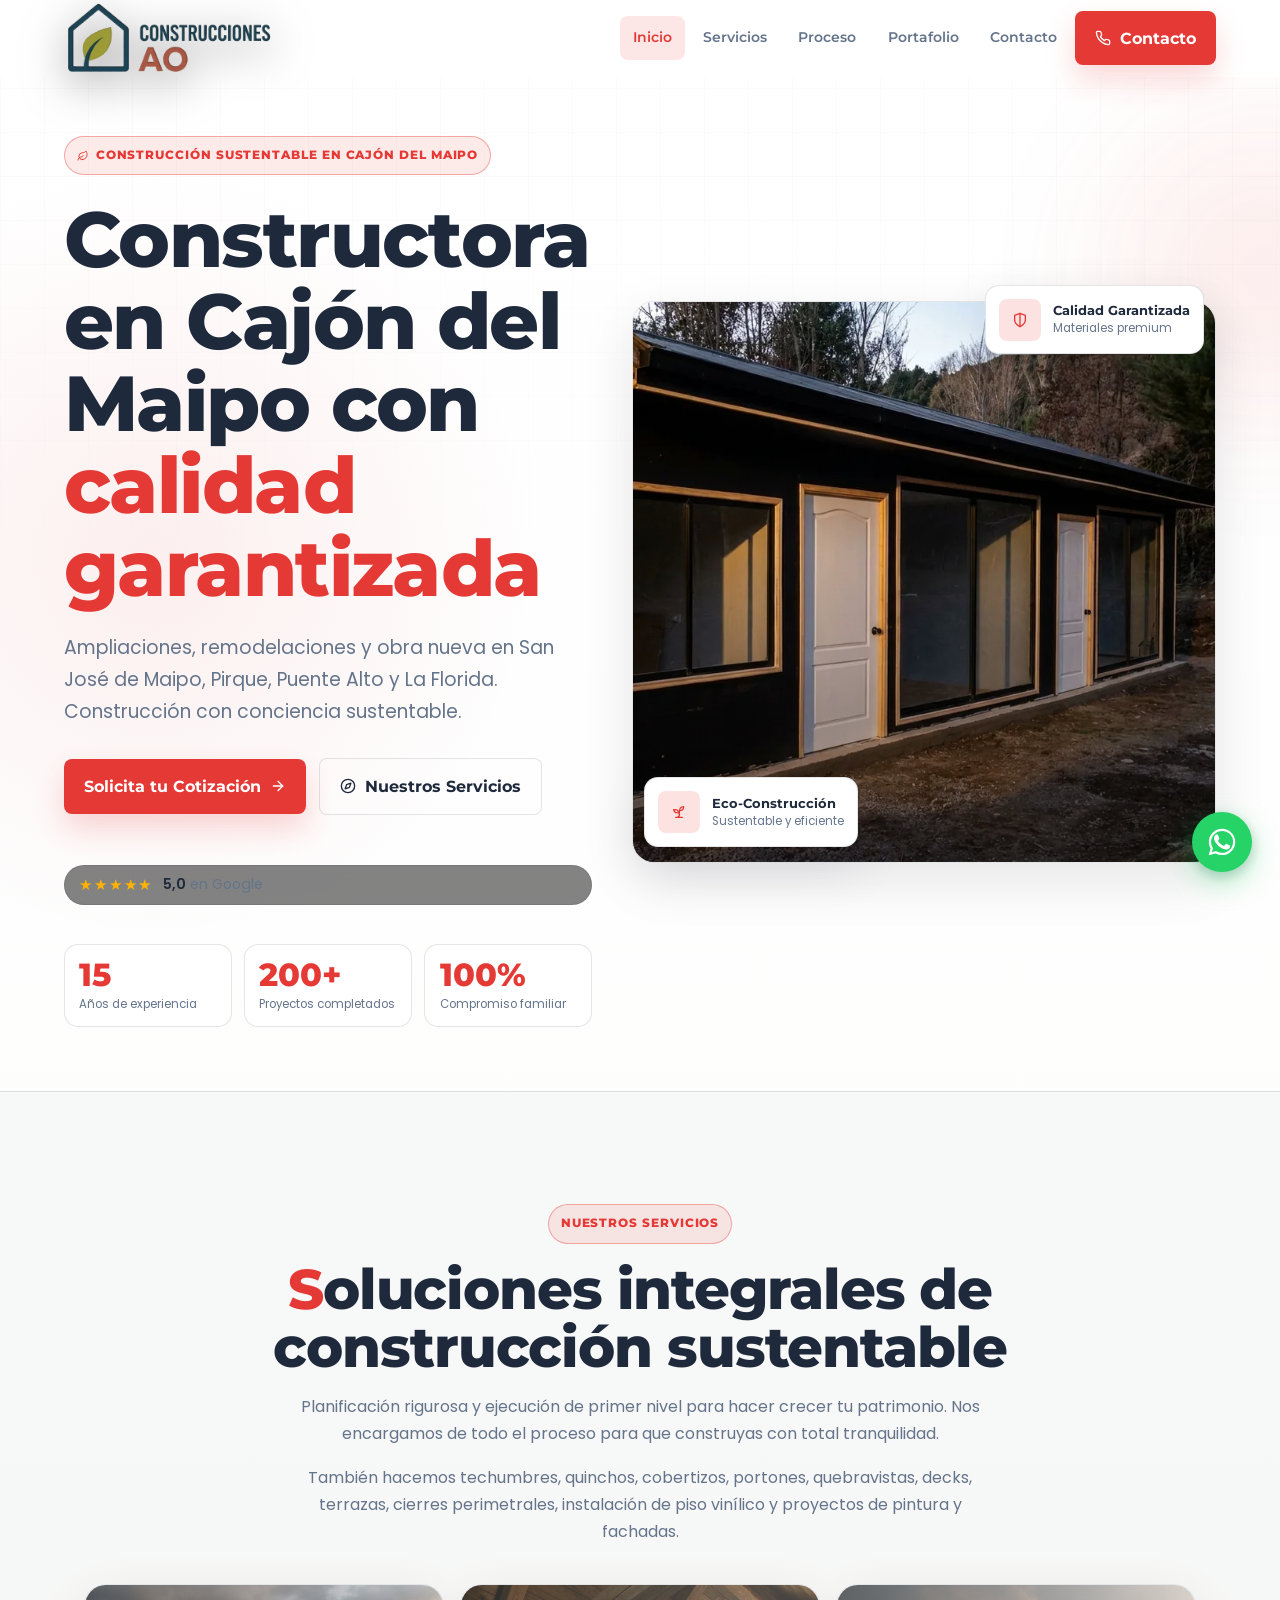
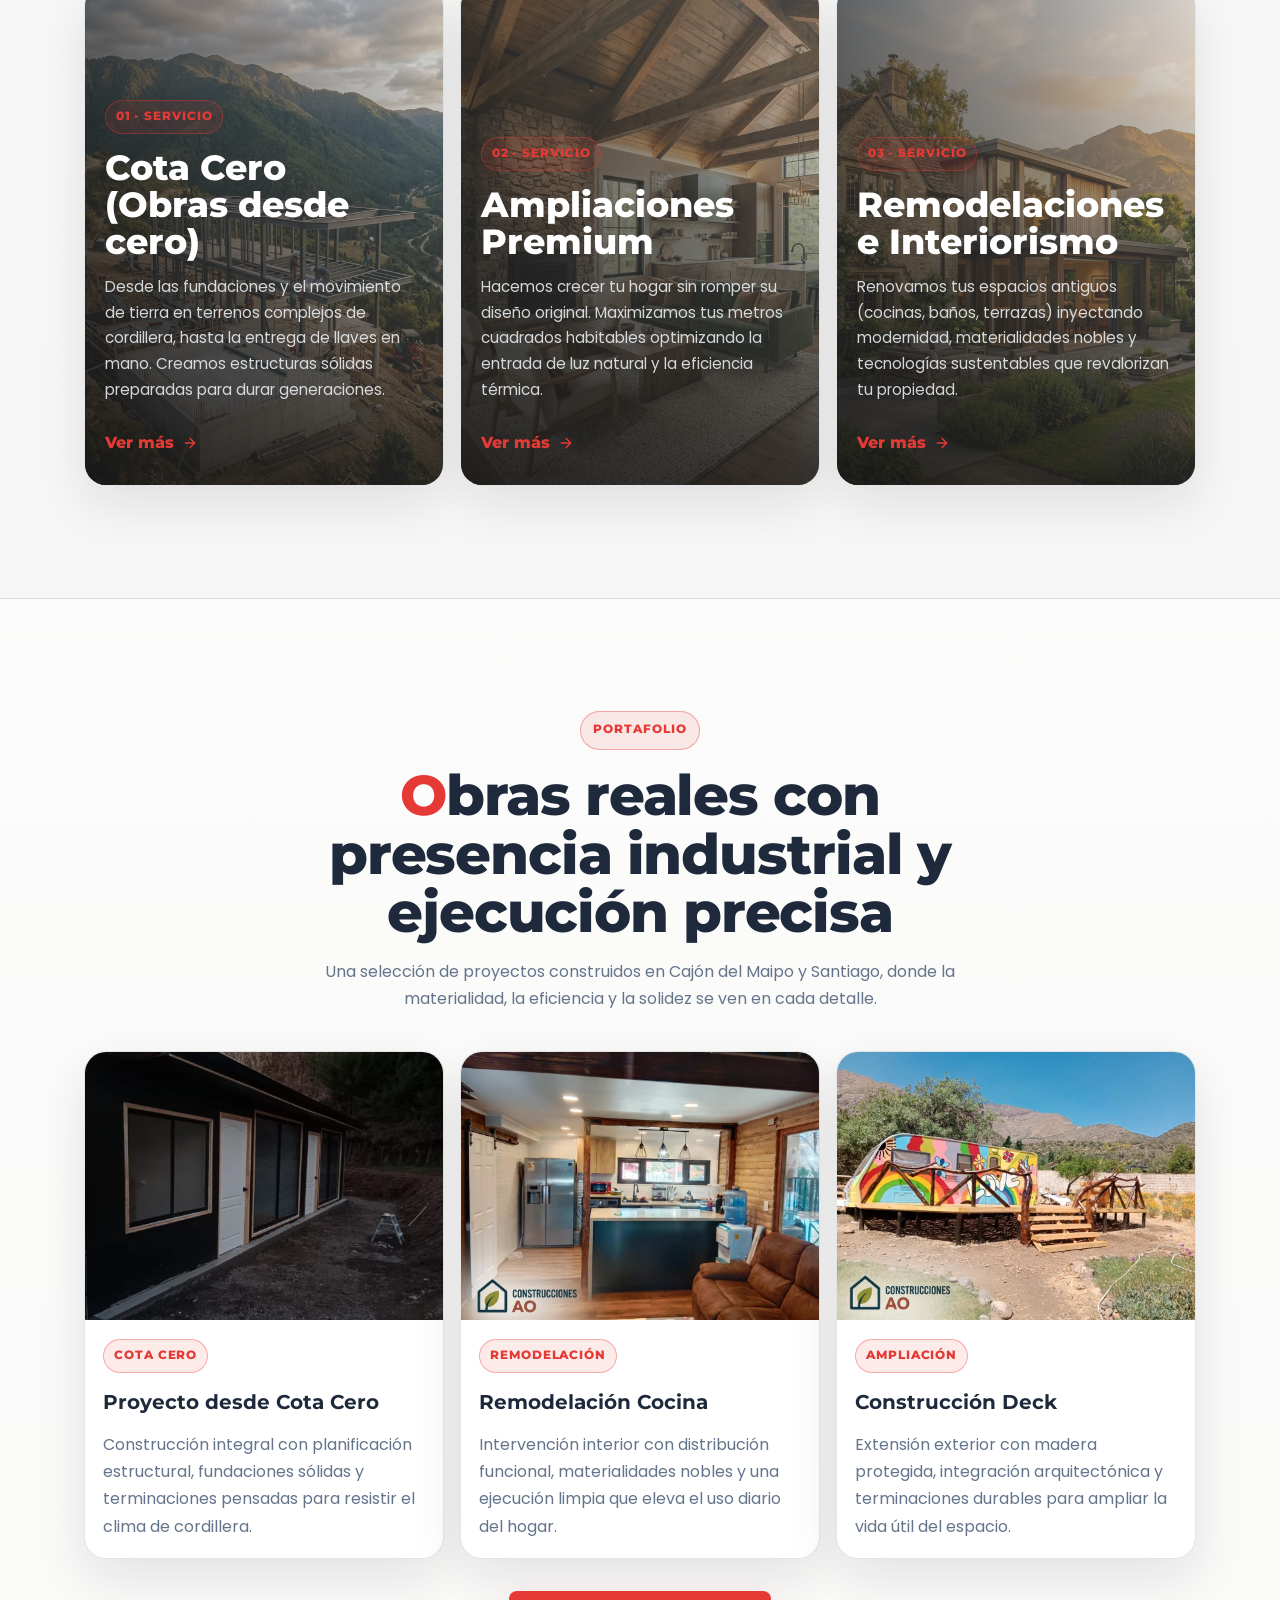
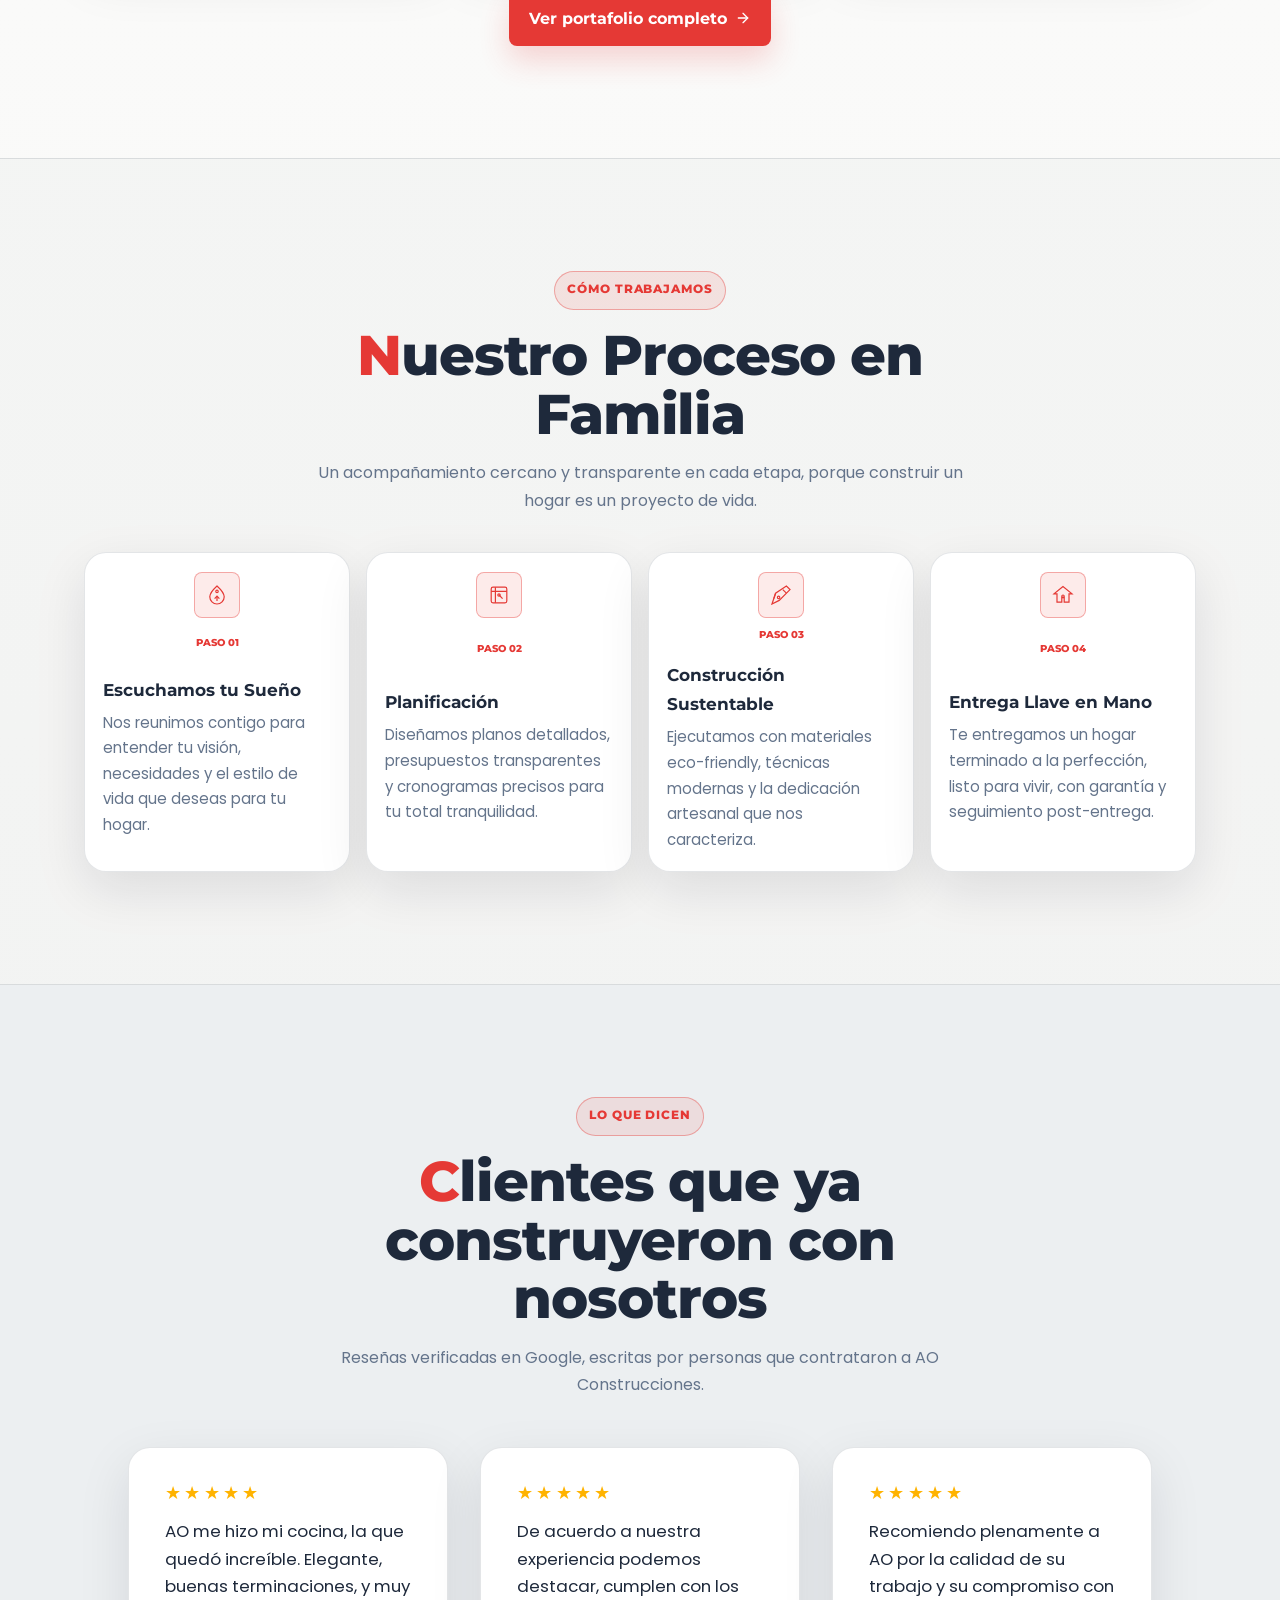
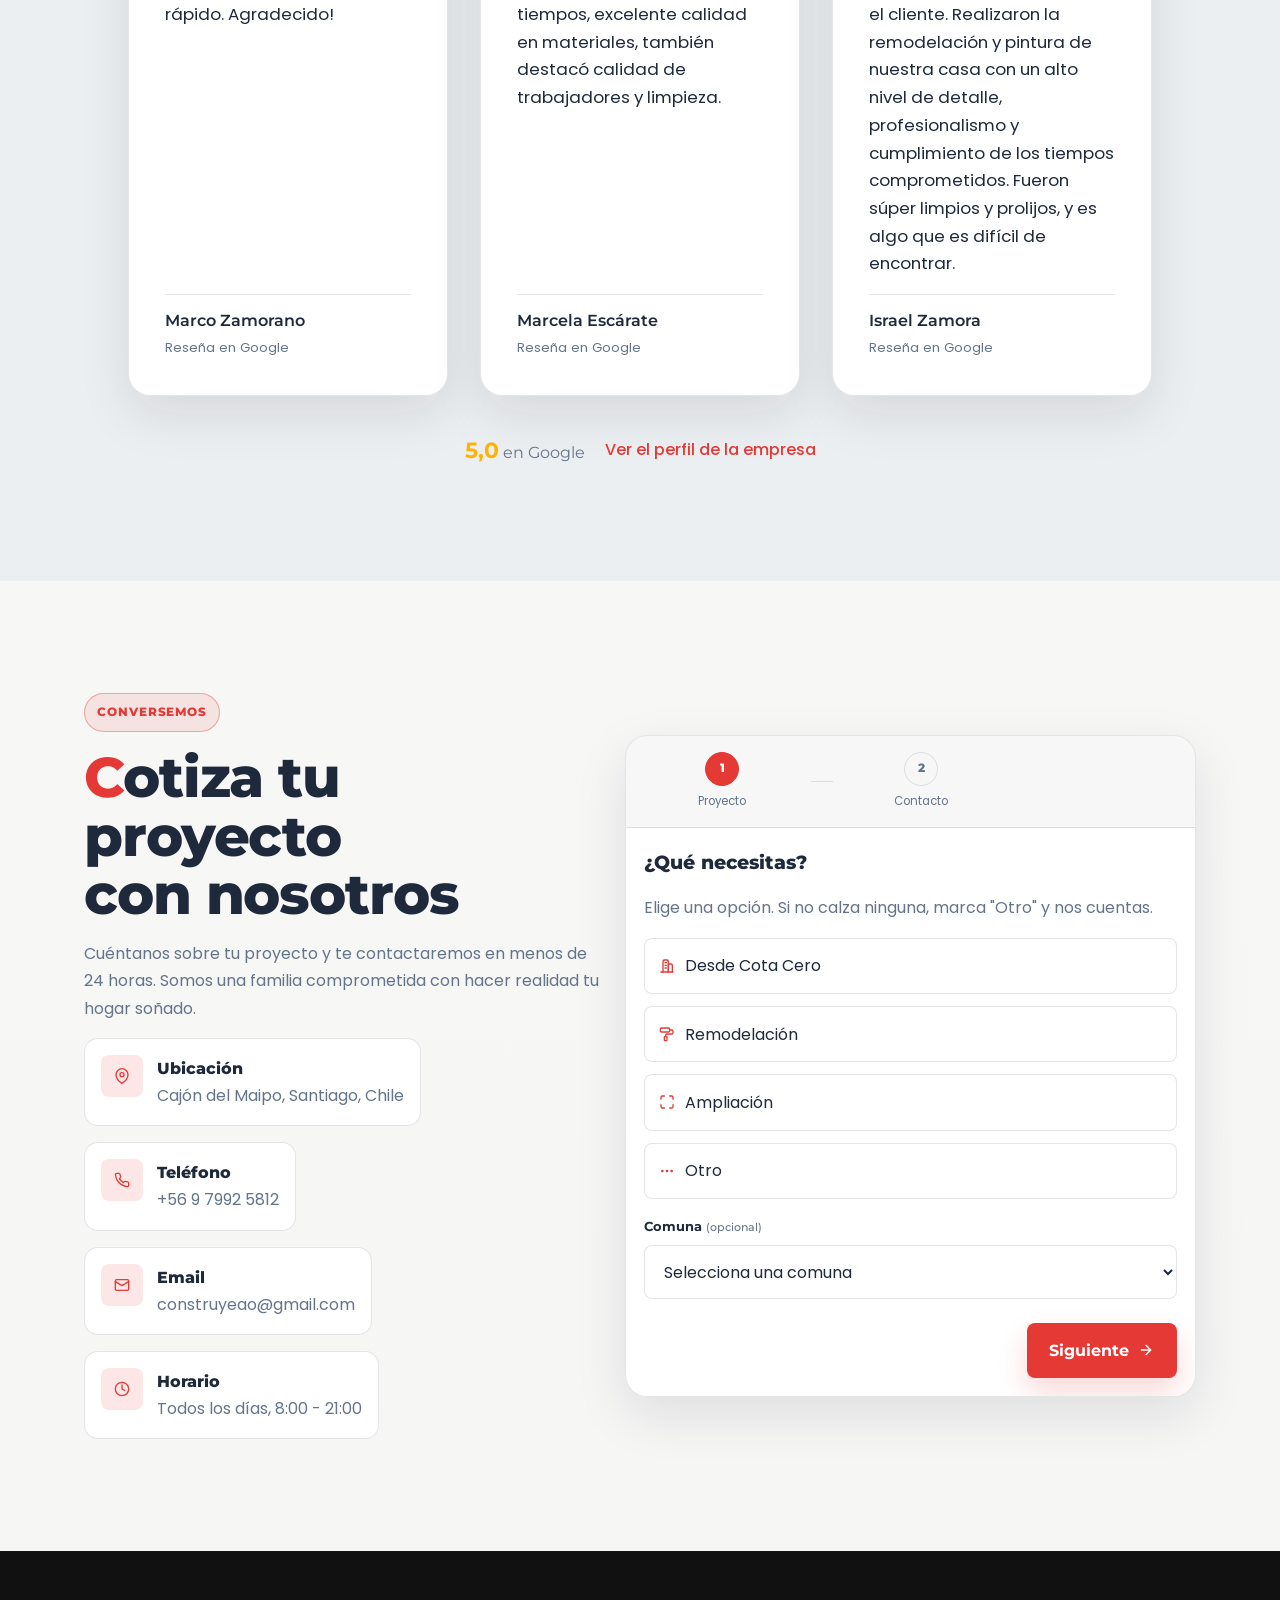
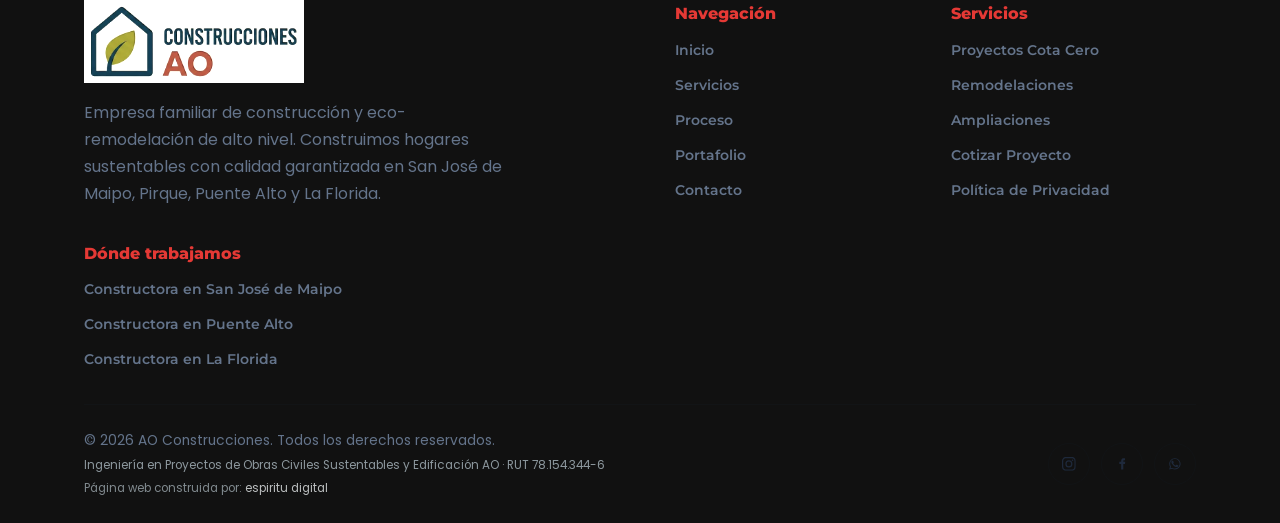
==== index.html @ add05a93 "Prioritise the hero image and keep rating clicks on the site Clarity recorded 33 sessions and the pa" ====
<!DOCTYPE html>
<html lang="es">
<head>
  <meta charset="UTF-8">
  <meta name="viewport" content="width=device-width, initial-scale=1.0">
  <meta name="description" content="Constructora en Cajón del Maipo, San José de Maipo, Pirque, Puente Alto y La Florida. Ampliaciones, remodelaciones y construcción de casas desde cero. Cotización sin costo.">
  <title>AO Construcciones | Constructora en Cajón del Maipo, Pirque y Puente Alto</title>
  <link rel="canonical" href="https://aoconstrucciones.cl/">
  <link rel="icon" href="favicon.ico" sizes="any">
  <link rel="icon" type="image/png" href="assets/img/favicon.png">

  <!-- Vista previa al compartir por WhatsApp, Facebook e Instagram -->
  <meta property="og:type" content="website">
  <meta property="og:site_name" content="AO Construcciones">
  <meta property="og:title" content="AO Construcciones | Constructora en Cajón del Maipo, Pirque y Puente Alto">
  <meta property="og:description" content="15 años construyendo en el Cajón del Maipo y el sector sur de Santiago. Ampliaciones, remodelaciones y obra nueva. Cotización sin costo.">
  <meta property="og:url" content="https://aoconstrucciones.cl/">
  <meta property="og:image" content="https://aoconstrucciones.cl/assets/img/og-aoconstrucciones.jpg">
  <meta property="og:image:width" content="1200">
  <meta property="og:image:height" content="630">
  <meta property="og:image:alt" content="Deck de madera construido por AO Construcciones en Melocotón, San José de Maipo, con la cordillera de fondo">
  <meta property="og:locale" content="es_CL">
  <meta name="twitter:card" content="summary_large_image">

  <link rel="preconnect" href="https://fonts.googleapis.com">
  <link rel="preconnect" href="https://fonts.gstatic.com" crossorigin>
  <link href="https://fonts.googleapis.com/css2?family=Montserrat:wght@400;500;600;700&family=Poppins:wght@300;400;500;600&display=swap" rel="stylesheet">
  <!-- La imagen del hero es el elemento LCP. Sin esto se descubre despues del
       CSS y la fuente, y en movil tarda 4 s en aparecer. -->
  <link rel="preload" as="image" href="assets/img/hero-portada-casa.webp" fetchpriority="high">
  <link rel="stylesheet" href="css/styles.css?v=6191ebfe02">

  <!-- Medición: define dataLayer y window.aoTrack antes que cualquier otro script -->
  <script src="js/tracking.js?v=f7e5fd1d9d"></script>

  <script type="application/ld+json">
  {
    "@context": "https://schema.org",
    "@type": "GeneralContractor",
    "name": "AO Construcciones",
    "description": "Constructora especializada en construcción de casas desde cero, ampliaciones y remodelaciones en Cajón del Maipo, Pirque, Puente Alto y La Florida.",
    "telephone": "+56979925812",
    "email": "construyeao@gmail.com",
    "url": "https://aoconstrucciones.cl",
    "image": "https://aoconstrucciones.cl/assets/img/ao-construcciones-logo-portfolio-transparent.webp",
    "logo": "https://aoconstrucciones.cl/assets/img/ao-construcciones-logo-portfolio-transparent.webp",
    "priceRange": "$$",
    "address": {
      "@type": "PostalAddress",
      "addressLocality": "San José de Maipo",
      "addressRegion": "Región Metropolitana",
      "postalCode": "9460000",
      "addressCountry": "CL"
    },
    "geo": {
      "@type": "GeoCoordinates",
      "latitude": -33.6404,
      "longitude": -70.3528
    },
    "areaServed": [
      {
        "@type": "City",
        "name": "San José de Maipo",
        "addressRegion": "Región Metropolitana",
        "addressCountry": "CL"
      },
      {
        "@type": "City",
        "name": "Pirque",
        "addressRegion": "Región Metropolitana",
        "addressCountry": "CL"
      },
      {
        "@type": "City",
        "name": "Puente Alto",
        "addressRegion": "Región Metropolitana",
        "addressCountry": "CL"
      },
      {
        "@type": "City",
        "name": "La Florida",
        "addressRegion": "Región Metropolitana",
        "addressCountry": "CL"
      }
    ],
    "openingHoursSpecification": [
      {
        "@type": "OpeningHoursSpecification",
        "dayOfWeek": [
          "Monday",
          "Tuesday",
          "Wednesday",
          "Thursday",
          "Friday",
          "Saturday",
          "Sunday"
        ],
        "opens": "08:00",
        "closes": "21:00"
      }
    ],
    "hasOfferCatalog": {
      "@type": "OfferCatalog",
      "name": "Servicios de construcción",
      "itemListElement": [
        {
          "@type": "Offer",
          "itemOffered": {
            "@type": "Service",
            "name": "Construcción de casas desde cero",
            "description": "Construcción de obra nueva desde fundaciones y movimiento de tierra hasta la entrega llave en mano."
          }
        },
        {
          "@type": "Offer",
          "itemOffered": {
            "@type": "Service",
            "name": "Ampliaciones Premium",
            "description": "Ampliación de viviendas respetando el diseño original, optimizando luz natural y eficiencia térmica."
          }
        },
        {
          "@type": "Offer",
          "itemOffered": {
            "@type": "Service",
            "name": "Remodelaciones e Interiorismo",
            "description": "Renovación de cocinas, baños, terrazas e interiores con materialidades nobles y soluciones sustentables."
          }
        },
        {
          "@type": "Offer",
          "itemOffered": {
            "@type": "Service",
            "name": "Techumbres",
            "description": "Fabricación y reparación de techumbre residencial, cambio de planchas y solución de filtraciones."
          }
        },
        {
          "@type": "Offer",
          "itemOffered": {
            "@type": "Service",
            "name": "Quinchos, cobertizos y decks",
            "description": "Fabricación de quinchos y decks, montaje de cobertizos, terrazas y cierres perimetrales."
          }
        },
        {
          "@type": "Offer",
          "itemOffered": {
            "@type": "Service",
            "name": "Portones y quebravistas",
            "description": "Fabricación de portones e instalación de quebravistas."
          }
        },
        {
          "@type": "Offer",
          "itemOffered": {
            "@type": "Service",
            "name": "Pisos y pintura",
            "description": "Instalación de piso vinílico y proyectos de pintura interior y de fachadas."
          }
        }
      ]
    }
  }
  </script>
</head>
<body>
  <!-- Sprite de iconos SVG (reemplaza Font Awesome: -286 KB) -->
  <svg class="icon-sprite" aria-hidden="true" focusable="false"><defs>
    <symbol id="i-arrow-right" viewBox="0 0 24 24" fill="none" stroke="currentColor" stroke-width="2" stroke-linecap="round" stroke-linejoin="round"><path d="M5 12h14"/><path d="M12 5l7 7-7 7"/></symbol>
    <symbol id="i-arrow-left" viewBox="0 0 24 24" fill="none" stroke="currentColor" stroke-width="2" stroke-linecap="round" stroke-linejoin="round"><path d="M19 12H5"/><path d="M12 19l-7-7 7-7"/></symbol>
    <symbol id="i-phone" viewBox="0 0 24 24" fill="none" stroke="currentColor" stroke-width="2" stroke-linecap="round" stroke-linejoin="round"><path d="M22 16.92v3a2 2 0 0 1-2.18 2 19.79 19.79 0 0 1-8.63-3.07 19.5 19.5 0 0 1-6-6A19.79 19.79 0 0 1 2.12 4.2 2 2 0 0 1 4.11 2h3a2 2 0 0 1 2 1.72c.13.96.35 1.9.66 2.81a2 2 0 0 1-.45 2.11L8.09 9.91a16 16 0 0 0 6 6l1.27-1.23a2 2 0 0 1 2.11-.45c.91.31 1.85.53 2.81.66A2 2 0 0 1 22 16.92z"/></symbol>
    <symbol id="i-envelope" viewBox="0 0 24 24" fill="none" stroke="currentColor" stroke-width="2" stroke-linecap="round" stroke-linejoin="round"><rect x="2" y="4" width="20" height="16" rx="2"/><path d="M22 7l-10 6L2 7"/></symbol>
    <symbol id="i-location-dot" viewBox="0 0 24 24" fill="none" stroke="currentColor" stroke-width="2" stroke-linecap="round" stroke-linejoin="round"><path d="M21 10c0 7-9 13-9 13s-9-6-9-13a9 9 0 0 1 18 0z"/><circle cx="12" cy="10" r="3"/></symbol>
    <symbol id="i-clock" viewBox="0 0 24 24" fill="none" stroke="currentColor" stroke-width="2" stroke-linecap="round" stroke-linejoin="round"><circle cx="12" cy="12" r="10"/><path d="M12 6v6l4 2"/></symbol>
    <symbol id="i-circle-check" viewBox="0 0 24 24" fill="none" stroke="currentColor" stroke-width="2" stroke-linecap="round" stroke-linejoin="round"><path d="M22 11.08V12a10 10 0 1 1-5.93-9.14"/><path d="M22 4L12 14.01l-3-3"/></symbol>
    <symbol id="i-compass" viewBox="0 0 24 24" fill="none" stroke="currentColor" stroke-width="2" stroke-linecap="round" stroke-linejoin="round"><circle cx="12" cy="12" r="10"/><path d="M16.24 7.76l-2.12 6.36-6.36 2.12 2.12-6.36 6.36-2.12z"/></symbol>
    <symbol id="i-shield-halved" viewBox="0 0 24 24" fill="none" stroke="currentColor" stroke-width="2" stroke-linecap="round" stroke-linejoin="round"><path d="M12 22s8-4 8-10V5l-8-3-8 3v7c0 6 8 10 8 10z"/><path d="M12 2v20"/></symbol>
    <symbol id="i-leaf" viewBox="0 0 24 24" fill="none" stroke="currentColor" stroke-width="2" stroke-linecap="round" stroke-linejoin="round"><path d="M11 20A7 7 0 0 1 9.8 6.1C15.5 5 17 4.48 19 2c1 2 2 4.18 2 8 0 5.5-4.78 10-10 10z"/><path d="M2 21c0-3 1.85-5.36 5.08-6C9.5 14.52 12 13 13 12"/></symbol>
    <symbol id="i-seedling" viewBox="0 0 24 24" fill="none" stroke="currentColor" stroke-width="2" stroke-linecap="round" stroke-linejoin="round"><path d="M7 20h10"/><path d="M10 20c5.5-2.5.8-6.4 3-10"/><path d="M9.5 9.4c1.1.8 1.8 2.2 2.3 3.7-2 .4-3.5.4-4.8-.3-1.2-.6-2.3-1.9-3-4.2 2.8-.5 4.4 0 5.5.8z"/><path d="M14.1 6a7 7 0 0 0-1.1 4c1.9-.1 3.3-.6 4.3-1.4 1-1 1.6-2.3 1.7-4.6-2.7.1-4 1-4.9 2z"/></symbol>
    <symbol id="i-paper-plane" viewBox="0 0 24 24" fill="none" stroke="currentColor" stroke-width="2" stroke-linecap="round" stroke-linejoin="round"><path d="M22 2L11 13"/><path d="M22 2l-7 20-4-9-9-4 20-7z"/></symbol>
    <symbol id="i-paint-roller" viewBox="0 0 24 24" fill="none" stroke="currentColor" stroke-width="2" stroke-linecap="round" stroke-linejoin="round"><rect x="2" y="3" width="14" height="6" rx="2"/><path d="M16 6h3a2 2 0 0 1 2 2v2a2 2 0 0 1-2 2h-7a2 2 0 0 0-2 2v1"/><rect x="8" y="16" width="4" height="6" rx="1"/></symbol>
    <symbol id="i-expand" viewBox="0 0 24 24" fill="none" stroke="currentColor" stroke-width="2" stroke-linecap="round" stroke-linejoin="round"><path d="M8 3H5a2 2 0 0 0-2 2v3"/><path d="M21 8V5a2 2 0 0 0-2-2h-3"/><path d="M3 16v3a2 2 0 0 0 2 2h3"/><path d="M16 21h3a2 2 0 0 0 2-2v-3"/></symbol>
    <symbol id="i-ellipsis" viewBox="0 0 24 24" fill="none" stroke="currentColor" stroke-width="2" stroke-linecap="round" stroke-linejoin="round"><circle cx="5" cy="12" r="1"/><circle cx="12" cy="12" r="1"/><circle cx="19" cy="12" r="1"/></symbol>
    <symbol id="i-building" viewBox="0 0 24 24" fill="none" stroke="currentColor" stroke-width="2" stroke-linecap="round" stroke-linejoin="round"><path d="M3 21h18"/><path d="M6 21V5a2 2 0 0 1 2-2h4a2 2 0 0 1 2 2v16"/><path d="M14 21V9h4a2 2 0 0 1 2 2v10"/><path d="M9 7h2"/><path d="M9 11h2"/><path d="M9 15h2"/></symbol>
    <symbol id="i-whatsapp" viewBox="0 0 24 24" fill="currentColor"><path d="M17.47 14.38c-.3-.15-1.76-.87-2.03-.97-.27-.1-.47-.15-.67.15-.2.3-.77.96-.94 1.16-.17.2-.35.22-.65.07-.3-.15-1.25-.46-2.39-1.47-.88-.79-1.48-1.76-1.65-2.06-.17-.3-.02-.46.13-.61.13-.13.3-.35.45-.52.15-.17.2-.3.3-.5.1-.2.05-.37-.02-.52-.08-.15-.67-1.61-.92-2.21-.24-.58-.49-.5-.67-.51h-.57c-.2 0-.52.07-.79.37-.27.3-1.04 1.02-1.04 2.48s1.06 2.88 1.21 3.08c.15.2 2.1 3.2 5.08 4.49.71.3 1.26.49 1.69.63.71.22 1.36.19 1.87.12.57-.09 1.76-.72 2.01-1.41.25-.7.25-1.29.17-1.42-.07-.13-.27-.2-.57-.35z"/><path d="M12.04 2C6.58 2 2.13 6.45 2.13 11.91c0 1.75.46 3.45 1.32 4.95L2 22l5.25-1.38a9.86 9.86 0 0 0 4.79 1.22h.01c5.46 0 9.91-4.45 9.91-9.91S17.5 2 12.04 2zm0 18.15h-.01a8.2 8.2 0 0 1-4.18-1.15l-.3-.18-3.11.82.83-3.04-.2-.31a8.19 8.19 0 0 1-1.26-4.38c0-4.54 3.7-8.23 8.24-8.23 2.2 0 4.27.86 5.82 2.41a8.18 8.18 0 0 1 2.41 5.83c0 4.54-3.69 8.23-8.24 8.23z"/></symbol>
    <symbol id="i-instagram" viewBox="0 0 24 24" fill="currentColor"><path d="M12 2.16c3.2 0 3.58.01 4.85.07 1.17.05 1.8.25 2.23.41.56.22.96.48 1.38.9.42.42.68.82.9 1.38.16.42.36 1.06.41 2.23.06 1.27.07 1.65.07 4.85s-.01 3.58-.07 4.85c-.05 1.17-.25 1.8-.41 2.23-.22.56-.48.96-.9 1.38-.42.42-.82.68-1.38.9-.42.16-1.06.36-2.23.41-1.27.06-1.65.07-4.85.07s-3.58-.01-4.85-.07c-1.17-.05-1.8-.25-2.23-.41-.56-.22-.96-.48-1.38-.9-.42-.42-.68-.82-.9-1.38-.16-.42-.36-1.06-.41-2.23-.06-1.27-.07-1.65-.07-4.85s.01-3.58.07-4.85c.05-1.17.25-1.8.41-2.23.22-.56.48-.96.9-1.38.42-.42.82-.68 1.38-.9.42-.16 1.06-.36 2.23-.41 1.27-.06 1.65-.07 4.85-.07M12 0C8.74 0 8.33.01 7.05.07 5.78.13 4.9.33 4.14.63a5.9 5.9 0 0 0-2.13 1.38A5.9 5.9 0 0 0 .63 4.14c-.3.76-.5 1.64-.56 2.91C.01 8.33 0 8.74 0 12s.01 3.67.07 4.95c.06 1.27.26 2.15.56 2.91a5.9 5.9 0 0 0 1.38 2.13 5.9 5.9 0 0 0 2.13 1.38c.76.3 1.64.5 2.91.56C8.33 23.99 8.74 24 12 24s3.67-.01 4.95-.07c1.27-.06 2.15-.26 2.91-.56a5.9 5.9 0 0 0 2.13-1.38 5.9 5.9 0 0 0 1.38-2.13c.3-.76.5-1.64.56-2.91.06-1.28.07-1.69.07-4.95s-.01-3.67-.07-4.95c-.06-1.27-.26-2.15-.56-2.91a5.9 5.9 0 0 0-1.38-2.13A5.9 5.9 0 0 0 19.86.63c-.76-.3-1.64-.5-2.91-.56C15.67.01 15.26 0 12 0z"/><path d="M12 5.84A6.16 6.16 0 1 0 18.16 12 6.16 6.16 0 0 0 12 5.84zM12 16a4 4 0 1 1 4-4 4 4 0 0 1-4 4z"/><circle cx="18.41" cy="5.59" r="1.44"/></symbol>
    <symbol id="i-facebook-f" viewBox="0 0 24 24" fill="currentColor"><path d="M14.5 8.5V6.75c0-.83.17-1.25 1.45-1.25H17.5V2.14C17.05 2.08 16.15 2 15.09 2c-2.65 0-4.34 1.6-4.34 4.4V8.5H7.5V12h3.25v10h3.75V12h2.9l.45-3.5z"/></symbol>
  </defs></svg>
  <div class="mobile-overlay" id="mobile-overlay"></div>

  <nav class="navbar" id="navbar" role="navigation" aria-label="Navegación principal">
    <div class="navbar__inner">
      <a href="#" class="navbar__logo" id="logo">
        <img src="assets/img/ao-construcciones-logo-portfolio-transparent.webp" alt="AO Construcciones" class="navbar__logo-gif" width="512" height="186">
      </a>

      <div class="navbar__links" id="nav-links">
        <a href="#inicio" class="navbar__link active" id="nav-inicio">Inicio</a>
        <a href="#servicios" class="navbar__link" id="nav-servicios">Servicios</a>
        <a href="#proceso" class="navbar__link" id="nav-proceso">Proceso</a>
        <a href="portafolio.html" class="navbar__link" id="nav-portafolio">Portafolio</a>
        <a href="#contacto" class="navbar__link" id="nav-contacto">Contacto</a>
        <a href="#contacto" class="navbar__cta" id="nav-cta-contacto">
          <svg class="icon" aria-hidden="true" focusable="false"><use href="#i-phone"></use></svg>
          Contacto
        </a>
      </div>

      <button class="navbar__toggle" id="menu-toggle" aria-label="Menú" aria-expanded="false">
        <span></span>
        <span></span>
        <span></span>
      </button>
    </div>
  </nav>

  <section class="hero" id="inicio">
    <div class="hero__decor hero__decor--1"></div>
    <div class="hero__decor hero__decor--2"></div>

    <div class="hero__inner">
      <div class="hero__content">
        <div class="hero__badge">
          <svg class="icon" aria-hidden="true" focusable="false"><use href="#i-leaf"></use></svg>
          Construcción Sustentable en Cajón del Maipo
        </div>

        <h1 class="hero__title">
          Constructora en Cajón del Maipo con <span class="highlight">calidad garantizada</span>
        </h1>

        <p class="hero__subtitle">
          Ampliaciones, remodelaciones y obra nueva en San José de Maipo, Pirque, Puente Alto y La Florida. Construcción con conciencia sustentable.
        </p>

        <div class="hero__actions">
          <a href="#contacto" class="btn-primary" id="cta-hero">
            Solicita tu Cotización
            <svg class="icon" aria-hidden="true" focusable="false"><use href="#i-arrow-right"></use></svg>
          </a>
          <a href="#servicios" class="btn-secondary" id="cta-services">
            <svg class="icon" aria-hidden="true" focusable="false"><use href="#i-compass"></use></svg>
            Nuestros Servicios
          </a>
        </div>

        <a class="hero__rating" href="#resenas">
          <span class="hero__rating-stars" role="img" aria-label="Calificación 5 de 5 estrellas">&#9733;&#9733;&#9733;&#9733;&#9733;</span>
          <span class="hero__rating-text"><strong>5,0</strong> en Google</span>
        </a>

        <div class="hero__stats">
          <div class="hero__stat">
            <div class="hero__stat-number" data-target="15">15</div>
            <div class="hero__stat-label">Años de experiencia</div>
          </div>
          <div class="hero__stat">
            <div class="hero__stat-number" data-target="200" data-suffix="+">200+</div>
            <div class="hero__stat-label">Proyectos completados</div>
          </div>
          <div class="hero__stat">
            <div class="hero__stat-number">100<span>%</span></div>
            <div class="hero__stat-label">Compromiso familiar</div>
          </div>
        </div>
      </div>

      <div class="hero__visual">
        <div class="hero__image-wrapper clip-reveal">
          <img src="assets/img/hero-portada-casa.webp" alt="Proyecto arquitectónico sustentable de AO Construcciones en Cajón del Maipo" loading="eager" fetchpriority="high" decoding="async" width="1280" height="714">
        </div>

        <div class="hero__float-card hero__float-card--top">
          <div class="hero__float-icon hero__float-icon--green">
            <svg class="icon" aria-hidden="true" focusable="false"><use href="#i-shield-halved"></use></svg>
          </div>
          <div class="hero__float-text">
            Calidad Garantizada
            <small>Materiales premium</small>
          </div>
        </div>

        <div class="hero__float-card hero__float-card--bottom">
          <div class="hero__float-icon hero__float-icon--brown">
            <svg class="icon" aria-hidden="true" focusable="false"><use href="#i-seedling"></use></svg>
          </div>
          <div class="hero__float-text">
            Eco-Construcción
            <small>Sustentable y eficiente</small>
          </div>
        </div>
      </div>
    </div>
  </section>

  <section class="services" id="servicios">
    <div class="container">
      <div class="section-header reveal">
        <div class="section-tag">Nuestros Servicios</div>
        <h2 class="section-title">Soluciones integrales de<br>construcción sustentable</h2>
        <p class="section-subtitle">Planificación rigurosa y ejecución de primer nivel para hacer crecer tu patrimonio. Nos encargamos de todo el proceso para que construyas con total tranquilidad.</p>
        <p class="section-subtitle">También hacemos techumbres, quinchos, cobertizos, portones, quebravistas, decks, terrazas, cierres perimetrales, instalación de piso vinílico y proyectos de pintura y fachadas.</p>
      </div>

      <div class="services__grid">
        <article class="service-card reveal delay-1" id="service-cota-cero">
          <img class="service-card__image" src="assets/img/service-cota-cero.webp" alt="Proyecto desde cota cero - Construcción de vivienda nueva" loading="lazy" width="840" height="840">
          <div class="service-card__overlay"></div>
          <div class="service-card__content">
            <span class="service-card__number">01 - Servicio</span>
            <h3 class="service-card__title">Cota Cero<br>(Obras desde cero)</h3>
            <p class="service-card__desc">Desde las fundaciones y el movimiento de tierra en terrenos complejos de cordillera, hasta la entrega de llaves en mano. Creamos estructuras sólidas preparadas para durar generaciones.</p>
            <a class="service-card__arrow" href="portafolio.html">Ver más <svg class="icon" aria-hidden="true" focusable="false"><use href="#i-arrow-right"></use></svg></a>
          </div>
        </article>

        <article class="service-card reveal delay-2" id="service-remodelaciones">
          <img class="service-card__image" src="assets/img/service-remodelaciones.webp" alt="Remodelación interior y exterior de vivienda de lujo" loading="lazy" width="840" height="840">
          <div class="service-card__overlay"></div>
          <div class="service-card__content">
            <span class="service-card__number">02 - Servicio</span>
            <h3 class="service-card__title">Ampliaciones<br>Premium</h3>
            <p class="service-card__desc">Hacemos crecer tu hogar sin romper su diseño original. Maximizamos tus metros cuadrados habitables optimizando la entrada de luz natural y la eficiencia térmica.</p>
            <a class="service-card__arrow" href="portafolio.html">Ver más <svg class="icon" aria-hidden="true" focusable="false"><use href="#i-arrow-right"></use></svg></a>
          </div>
        </article>

        <article class="service-card reveal delay-3" id="service-ampliaciones">
          <img class="service-card__image" src="assets/img/service-ampliaciones.webp" alt="Ampliación de vivienda con diseño moderno integrado" loading="lazy" width="840" height="840">
          <div class="service-card__overlay"></div>
          <div class="service-card__content">
            <span class="service-card__number">03 - Servicio</span>
            <h3 class="service-card__title">Remodelaciones<br>e Interiorismo</h3>
            <p class="service-card__desc">Renovamos tus espacios antiguos (cocinas, baños, terrazas) inyectando modernidad, materialidades nobles y tecnologías sustentables que revalorizan tu propiedad.</p>
            <a class="service-card__arrow" href="portafolio.html">Ver más <svg class="icon" aria-hidden="true" focusable="false"><use href="#i-arrow-right"></use></svg></a>
          </div>
        </article>
      </div>
    </div>
  </section>

  <section class="projects" id="proyectos">
    <div class="container">
      <div class="section-header reveal">
        <div class="section-tag">Portafolio</div>
        <h2 class="section-title">Obras reales con presencia industrial y ejecución precisa</h2>
        <p class="section-subtitle">Una selección de proyectos construidos en Cajón del Maipo y Santiago, donde la materialidad, la eficiencia y la solidez se ven en cada detalle.</p>
      </div>

      <div class="projects__grid">
        <article class="project-preview reveal delay-1">
          <a href="portafolio.html" class="project-preview__media" aria-label="Ver proyecto desde cota cero">
            <img src="Portafolio%20AOconstrucciones/Proyecto%20desde%20Cota%20Cero%20Resultado%20final.webp" alt="Proyecto desde cota cero construido por AO Construcciones" loading="lazy" width="1080" height="1440">
          </a>
          <div class="project-preview__content">
            <span class="project-preview__type">Cota Cero</span>
            <h3>Proyecto desde Cota Cero</h3>
            <p>Construcción integral con planificación estructural, fundaciones sólidas y terminaciones pensadas para resistir el clima de cordillera.</p>
          </div>
        </article>

        <article class="project-preview reveal delay-2">
          <a href="portafolio.html" class="project-preview__media" aria-label="Ver remodelación de cocina">
            <img src="Portafolio%20AOconstrucciones/Remodelaci%C3%B3n%20Cocina%20Resultado%20final.webp" alt="Remodelación de cocina premium por AO Construcciones" loading="lazy" width="1080" height="806">
          </a>
          <div class="project-preview__content">
            <span class="project-preview__type">Remodelación</span>
            <h3>Remodelación Cocina</h3>
            <p>Intervención interior con distribución funcional, materialidades nobles y una ejecución limpia que eleva el uso diario del hogar.</p>
          </div>
        </article>

        <article class="project-preview reveal delay-3">
          <a href="portafolio.html" class="project-preview__media" aria-label="Ver construcción de deck">
            <img src="Portafolio%20AOconstrucciones/Construccion%20Deck%20Resultado%20final.webp" alt="Construcción de deck exterior por AO Construcciones" loading="lazy" width="1080" height="806">
          </a>
          <div class="project-preview__content">
            <span class="project-preview__type">Ampliación</span>
            <h3>Construcción Deck</h3>
            <p>Extensión exterior con madera protegida, integración arquitectónica y terminaciones durables para ampliar la vida útil del espacio.</p>
          </div>
        </article>
      </div>

      <div class="projects__actions reveal">
        <a href="portafolio.html" class="btn-primary">
          Ver portafolio completo
          <svg class="icon" aria-hidden="true" focusable="false"><use href="#i-arrow-right"></use></svg>
        </a>
      </div>
    </div>
  </section>

  <section class="process" id="proceso">
    <div class="container">
      <div class="section-header reveal">
        <div class="section-tag">Cómo Trabajamos</div>
        <h2 class="section-title">Nuestro Proceso en Familia</h2>
        <p class="section-subtitle">Un acompañamiento cercano y transparente en cada etapa, porque construir un hogar es un proyecto de vida.</p>
      </div>

      <div class="process__timeline">
        <div class="process__step">
          <div class="process__step-number">
            <svg class="process__step-icon" viewBox="0 0 36 36" aria-hidden="true">
              <path d="M18 3C18 3 6 14 6 21a12 12 0 0 0 24 0C30 14 18 3 18 3z"/>
              <path d="M18 28v-8"/>
              <path d="M14 24l4-4 4 4"/>
              <circle cx="18" cy="12" r="2"/>
            </svg>
            <span class="process__step-num">Paso 01</span>
          </div>
          <div>
            <h3 class="process__step-title">Escuchamos tu Sueño</h3>
            <p class="process__step-desc">Nos reunimos contigo para entender tu visión, necesidades y el estilo de vida que deseas para tu hogar.</p>
          </div>
        </div>

        <div class="process__step">
          <div class="process__step-number">
            <svg class="process__step-icon" viewBox="0 0 36 36" aria-hidden="true">
              <rect x="5" y="5" width="26" height="26" rx="3"/>
              <line x1="5" y1="12" x2="31" y2="12"/>
              <line x1="12" y1="5" x2="12" y2="31"/>
              <path d="M18 18l6 6"/>
              <circle cx="18" cy="18" r="2"/>
            </svg>
            <span class="process__step-num">Paso 02</span>
          </div>
          <div>
            <h3 class="process__step-title">Planificación</h3>
            <p class="process__step-desc">Diseñamos planos detallados, presupuestos transparentes y cronogramas precisos para tu total tranquilidad.</p>
          </div>
        </div>

        <div class="process__step">
          <div class="process__step-number">
            <svg class="process__step-icon" viewBox="0 0 36 36" aria-hidden="true">
              <path d="M3 33l6-18L27 3l6 6L15 27z"/>
              <path d="M21 9l6 6"/>
              <circle cx="14" cy="22" r="2"/>
              <path d="M9 15l-3 9"/>
            </svg>
            <span class="process__step-num">Paso 03</span>
          </div>
          <div>
            <h3 class="process__step-title">Construcción Sustentable</h3>
            <p class="process__step-desc">Ejecutamos con materiales eco-friendly, técnicas modernas y la dedicación artesanal que nos caracteriza.</p>
          </div>
        </div>

        <div class="process__step">
          <div class="process__step-number">
            <svg class="process__step-icon" viewBox="0 0 36 36" aria-hidden="true">
              <path d="M18 4L3 16h5v14h8v-8h4v8h8V16h5z"/>
              <circle cx="18" cy="20" r="2"/>
              <path d="M18 22v2"/>
            </svg>
            <span class="process__step-num">Paso 04</span>
          </div>
          <div>
            <h3 class="process__step-title">Entrega Llave en Mano</h3>
            <p class="process__step-desc">Te entregamos un hogar terminado a la perfección, listo para vivir, con garantía y seguimiento post-entrega.</p>
          </div>
        </div>
      </div>
    </div>
  </section>

  <section class="reviews" id="resenas">
    <div class="container">
      <div class="section-header reveal">
        <div class="section-tag">Lo que dicen</div>
        <h2 class="section-title">Clientes que ya<br>construyeron con nosotros</h2>
        <p class="section-subtitle">Reseñas verificadas en Google, escritas por personas que contrataron a AO Construcciones.</p>
      </div>

      <div class="reviews__grid">
        <article class="review-card reveal delay-1">
          <div class="review-card__stars" role="img" aria-label="5 de 5 estrellas">&#9733;&#9733;&#9733;&#9733;&#9733;</div>
          <blockquote class="review-card__text">AO me hizo mi cocina, la que quedó increíble. Elegante, buenas terminaciones, y muy rápido. Agradecido!</blockquote>
          <div class="review-card__author">
            <span class="review-card__name">Marco Zamorano</span>
            <span class="review-card__source">Reseña en Google</span>
          </div>
        </article>

        <article class="review-card reveal delay-2">
          <div class="review-card__stars" role="img" aria-label="5 de 5 estrellas">&#9733;&#9733;&#9733;&#9733;&#9733;</div>
          <blockquote class="review-card__text">De acuerdo a nuestra experiencia podemos destacar, cumplen con los tiempos, excelente calidad en materiales, también destacó calidad de trabajadores y limpieza.</blockquote>
          <div class="review-card__author">
            <span class="review-card__name">Marcela Escárate</span>
            <span class="review-card__source">Reseña en Google</span>
          </div>
        </article>

        <article class="review-card reveal delay-3">
          <div class="review-card__stars" role="img" aria-label="5 de 5 estrellas">&#9733;&#9733;&#9733;&#9733;&#9733;</div>
          <blockquote class="review-card__text">Recomiendo plenamente a AO por la calidad de su trabajo y su compromiso con el cliente. Realizaron la remodelación y pintura de nuestra casa con un alto nivel de detalle, profesionalismo y cumplimiento de los tiempos comprometidos. Fueron súper limpios y prolijos, y es algo que es difícil de encontrar.</blockquote>
          <div class="review-card__author">
            <span class="review-card__name">Israel Zamora</span>
            <span class="review-card__source">Reseña en Google</span>
          </div>
        </article>
      </div>

      <div class="reviews__footer reveal delay-3">
        <span class="reviews__score"><strong>5,0</strong> en Google</span>
        <a class="reviews__link" href="https://share.google/K1ZzYydFXDxCS9WZD" target="_blank" rel="noopener noreferrer">Ver el perfil de la empresa</a>
      </div>
    </div>
  </section>

  <section class="contact" id="contacto">
    <div class="container">
      <div class="contact__wrapper">
        <div class="contact__info reveal-left">
          <div class="section-tag">Conversemos</div>
          <h2 class="section-title">Cotiza tu proyecto<br>con nosotros</h2>
          <p class="contact__info-text">
            Cuéntanos sobre tu proyecto y te contactaremos en menos de 24 horas. Somos una familia comprometida con hacer realidad tu hogar soñado.
          </p>

          <div class="contact__detail">
            <div class="contact__detail-icon"><svg class="icon" aria-hidden="true" focusable="false"><use href="#i-location-dot"></use></svg></div>
            <div class="contact__detail-content">
              <h4>Ubicación</h4>
              <p>Cajón del Maipo, Santiago, Chile</p>
            </div>
          </div>

          <div class="contact__detail">
            <div class="contact__detail-icon"><svg class="icon" aria-hidden="true" focusable="false"><use href="#i-phone"></use></svg></div>
            <div class="contact__detail-content">
              <h4>Teléfono</h4>
              <p><a href="tel:+56979925812" id="contact-phone">+56 9 7992 5812</a></p>
            </div>
          </div>

          <div class="contact__detail">
            <div class="contact__detail-icon"><svg class="icon" aria-hidden="true" focusable="false"><use href="#i-envelope"></use></svg></div>
            <div class="contact__detail-content">
              <h4>Email</h4>
              <p><a href="mailto:construyeao@gmail.com" id="contact-email">construyeao@gmail.com</a></p>
            </div>
          </div>

          <div class="contact__detail">
            <div class="contact__detail-icon"><svg class="icon" aria-hidden="true" focusable="false"><use href="#i-clock"></use></svg></div>
            <div class="contact__detail-content">
              <h4>Horario</h4>
              <p>Todos los días, 8:00 - 21:00</p>
            </div>
          </div>
        </div>

        <div class="contact__form-card reveal-right">
          <div class="form-stepper">
            <div class="form-stepper__step active" id="stepper-1">
              <div class="form-stepper__dot">1</div>
              <span class="form-stepper__label">Proyecto</span>
            </div>
            <div class="form-stepper__line"></div>
            <div class="form-stepper__step" id="stepper-2">
              <div class="form-stepper__dot">2</div>
              <span class="form-stepper__label">Contacto</span>
            </div>
          </div>

          <form id="lead-form" novalidate>
            <div class="form-step active" id="form-step-1">
              <h3 class="form-step__title">¿Qué necesitas?</h3>
              <p class="form-step__subtitle">Elige una opción. Si no calza ninguna, marca "Otro" y nos cuentas.</p>

              <div class="form-options">
                <div class="form-option">
                  <input type="radio" id="opt-cota" name="service" value="cota-cero">
                  <label for="opt-cota"><svg class="icon" aria-hidden="true" focusable="false"><use href="#i-building"></use></svg> Desde Cota Cero</label>
                </div>
                <div class="form-option">
                  <input type="radio" id="opt-remodel" name="service" value="remodelacion">
                  <label for="opt-remodel"><svg class="icon" aria-hidden="true" focusable="false"><use href="#i-paint-roller"></use></svg> Remodelación</label>
                </div>
                <div class="form-option">
                  <input type="radio" id="opt-ampliacion" name="service" value="ampliacion">
                  <label for="opt-ampliacion"><svg class="icon" aria-hidden="true" focusable="false"><use href="#i-expand"></use></svg> Ampliación</label>
                </div>
                <div class="form-option">
                  <input type="radio" id="opt-otro" name="service" value="otro">
                  <label for="opt-otro"><svg class="icon" aria-hidden="true" focusable="false"><use href="#i-ellipsis"></use></svg> Otro</label>
                </div>
              </div>

              <div class="form-group">
                <label for="input-location">Comuna <span class="form-optional">(opcional)</span></label>
                <select id="input-location" name="location">
                  <option value="" disabled selected>Selecciona una comuna</option>
                  <option value="san-jose-de-maipo">San José de Maipo</option>
                  <option value="cajon-del-maipo">Cajón del Maipo</option>
                  <option value="pirque">Pirque</option>
                  <option value="puente-alto">Puente Alto</option>
                  <option value="la-florida">La Florida</option>
                  <option value="las-condes">Las Condes</option>
                  <option value="providencia">Providencia</option>
                  <option value="santiago-centro">Santiago Centro</option>
                  <option value="otra">Otra comuna</option>
                </select>
              </div>

              <p class="form-feedback" id="feedback-1" role="alert" aria-live="polite"></p>

              <div class="form-nav">
                <div></div>
                <button type="button" class="form-nav__btn form-nav__btn--next" id="btn-next-1">
                  Siguiente
                  <svg class="icon" aria-hidden="true" focusable="false"><use href="#i-arrow-right"></use></svg>
                </button>
              </div>
            </div>

            <div class="form-step" id="form-step-2">
              <h3 class="form-step__title">¿Cómo te contactamos?</h3>
              <p class="form-step__subtitle">Con tu nombre y teléfono basta para empezar.</p>

              <div class="form-group">
                <label for="input-name">Nombre</label>
                <input type="text" id="input-name" name="name" placeholder="Ej: María González" autocomplete="name" required>
              </div>

              <div class="form-group">
                <label for="input-phone">Teléfono</label>
                <input type="tel" id="input-phone" name="phone" placeholder="+56 9 1234 5678" autocomplete="tel" inputmode="tel" required>
              </div>

              <details class="form-more">
                <summary>Agregar más detalles <span class="form-optional">(opcional)</span></summary>

                <div class="form-group">
                  <label for="input-email">Correo electrónico</label>
                  <input type="email" id="input-email" name="email" placeholder="tu@email.com" autocomplete="email">
                </div>

                <div class="form-group">
                  <label for="input-budget">Presupuesto estimado</label>
                  <select id="input-budget" name="budget">
                    <option value="" disabled selected>Rango de presupuesto</option>
                    <option value="5-15">5 - 15 millones CLP</option>
                    <option value="15-30">15 - 30 millones CLP</option>
                    <option value="30-60">30 - 60 millones CLP</option>
                    <option value="60-plus">Más de 60 millones CLP</option>
                  </select>
                </div>

                <div class="form-group">
                  <label for="input-message">Descripción del proyecto</label>
                  <textarea id="input-message" name="message" rows="3" placeholder="Cuéntanos qué quieres construir, remodelar o ampliar..."></textarea>
                </div>
              </details>

              <p class="form-feedback" id="feedback-2" role="alert" aria-live="polite"></p>

              <div class="form-nav">
                <button type="button" class="form-nav__btn form-nav__btn--back" id="btn-back-2">
                  <svg class="icon" aria-hidden="true" focusable="false"><use href="#i-arrow-left"></use></svg>
                  Atrás
                </button>
                <button type="submit" class="form-nav__btn form-nav__btn--submit" id="btn-submit">
                  Enviar Solicitud
                  <svg class="icon" aria-hidden="true" focusable="false"><use href="#i-paper-plane"></use></svg>
                </button>
              </div>

              <p class="form-privacy">
                Al enviar aceptas nuestra <a href="privacidad.html">política de privacidad</a>.
                Usamos tus datos solo para responder tu cotización.
              </p>
            </div>
          </form>

          <div class="form-success">
            <div class="form-success__icon">
              <svg class="icon" aria-hidden="true" focusable="false"><use href="#i-circle-check"></use></svg>
            </div>
            <h3 class="form-success__title">¡Solicitud enviada!</h3>
            <p class="form-success__text">Gracias por confiar en AO Construcciones.<br>Te contactaremos en menos de 24 horas.</p>
            <a href="https://wa.me/56979925812" id="success-whatsapp" class="form-success__whatsapp" target="_blank" rel="noopener noreferrer">
              <svg class="icon" aria-hidden="true" focusable="false"><use href="#i-whatsapp"></use></svg>
              ¿Prefieres hablar ahora? Escríbenos por WhatsApp
            </a>
          </div>
        </div>
      </div>
    </div>
  </section>

  <footer class="footer" id="footer" role="contentinfo">
    <div class="container">
      <div class="footer__inner">
        <div class="footer__brand">
          <div class="footer__brand-name">
            <img src="assets/img/ao-construcciones-logo.webp" alt="AO Construcciones" class="footer__logo-img" width="640" height="240">
          </div>
          <p class="footer__brand-text">
            Empresa familiar de construcción y eco-remodelación de alto nivel. Construimos hogares sustentables con calidad garantizada en San José de Maipo, Pirque, Puente Alto y La Florida.
          </p>
        </div>

        <div class="footer__col">
          <h4 class="footer__col-title">Navegación</h4>
          <a href="#inicio" class="footer__link">Inicio</a>
          <a href="#servicios" class="footer__link">Servicios</a>
          <a href="#proceso" class="footer__link">Proceso</a>
          <a href="portafolio.html" class="footer__link">Portafolio</a>
          <a href="#contacto" class="footer__link">Contacto</a>
        </div>

        <div class="footer__col">
          <h4 class="footer__col-title">Servicios</h4>
          <a href="#servicios" class="footer__link">Proyectos Cota Cero</a>
          <a href="#servicios" class="footer__link">Remodelaciones</a>
          <a href="#servicios" class="footer__link">Ampliaciones</a>
          <a href="#contacto" class="footer__link">Cotizar Proyecto</a>
          <a href="privacidad.html" class="footer__link">Política de Privacidad</a>
        </div>

        <div class="footer__col">
          <h4 class="footer__col-title">Dónde trabajamos</h4>
          <a href="constructora-san-jose-de-maipo.html" class="footer__link">Constructora en San José de Maipo</a>
          <a href="constructora-puente-alto.html" class="footer__link">Constructora en Puente Alto</a>
          <a href="constructora-la-florida.html" class="footer__link">Constructora en La Florida</a>
        </div>
      </div>

      <div class="footer__bottom">
        <div>
          <p>&copy; 2026 AO Construcciones. Todos los derechos reservados.</p>
          <p class="footer__legal">Ingeniería en Proyectos de Obras Civiles Sustentables y Edificación AO &middot; RUT 78.154.344-6</p>
          <p class="footer__credit">Página web construida por: <a href="https://espiritudigital.cl" target="_blank" rel="noopener noreferrer">espiritu digital</a></p>
        </div>
        <div class="footer__social">
          <a href="#" aria-label="Instagram" id="social-instagram"><svg class="icon" aria-hidden="true" focusable="false"><use href="#i-instagram"></use></svg></a>
          <a href="#" aria-label="Facebook" id="social-facebook"><svg class="icon" aria-hidden="true" focusable="false"><use href="#i-facebook-f"></use></svg></a>
          <a href="https://wa.me/56979925812?text=Hola%2C%20vi%20su%20sitio%20web%20y%20quiero%20cotizar%20un%20proyecto" target="_blank" rel="noopener noreferrer" aria-label="WhatsApp" id="social-whatsapp"><svg class="icon" aria-hidden="true" focusable="false"><use href="#i-whatsapp"></use></svg></a>
        </div>
      </div>
    </div>
  </footer>

  <a
    id="whatsapp-float"
    class="whatsapp-btn"
    href="https://wa.me/56979925812?text=Hola%2C%20vi%20su%20sitio%20web%20y%20quiero%20cotizar%20un%20proyecto"
    target="_blank"
    rel="noopener noreferrer"
    aria-label="Escríbenos por WhatsApp para cotizar tu proyecto">
    <svg viewBox="0 0 24 24" aria-hidden="true" focusable="false">
      <path d="M17.47 14.38c-.3-.15-1.76-.87-2.03-.97-.27-.1-.47-.15-.67.15-.2.3-.77.96-.94 1.16-.17.2-.35.22-.65.07-.3-.15-1.25-.46-2.39-1.47-.88-.79-1.48-1.76-1.65-2.06-.17-.3-.02-.46.13-.61.13-.13.3-.35.45-.52.15-.17.2-.3.3-.5.1-.2.05-.37-.02-.52-.08-.15-.67-1.61-.92-2.21-.24-.58-.49-.5-.67-.51h-.57c-.2 0-.52.07-.79.37-.27.3-1.04 1.02-1.04 2.48s1.06 2.88 1.21 3.08c.15.2 2.1 3.2 5.08 4.49.71.3 1.26.49 1.69.63.71.22 1.36.19 1.87.12.57-.09 1.76-.72 2.01-1.41.25-.7.25-1.29.17-1.42-.07-.13-.27-.2-.57-.35z"/>
      <path d="M12.04 2C6.58 2 2.13 6.45 2.13 11.91c0 1.75.46 3.45 1.32 4.95L2 22l5.25-1.38a9.86 9.86 0 0 0 4.79 1.22h.01c5.46 0 9.91-4.45 9.91-9.91S17.5 2 12.04 2zm0 18.15h-.01a8.2 8.2 0 0 1-4.18-1.15l-.3-.18-3.11.82.83-3.04-.2-.31a8.19 8.19 0 0 1-1.26-4.38c0-4.54 3.7-8.23 8.24-8.23 2.2 0 4.27.86 5.82 2.41a8.18 8.18 0 0 1 2.41 5.83c0 4.54-3.69 8.23-8.24 8.23z"/>
    </svg>
  </a>

  <script src="js/main.js?v=2c75241ee8"></script>
</body>
</html>
---- css/styles.css ----
/* ============================================
   AO CONSTRUCCIONES — Industrial Premium UI
   Mobile-first, dark palette, red accents only
   ============================================ */

:root {
  --bg-primary: #121212;
  --bg-surface: #1e1e1e;
  --accent-color: #e53935;
  --text-primary: #eceff1;
  --text-secondary: #b0bec5;

  --bg-elevated: #252525;
  --bg-deep: #0d0d0d;
  --border-subtle: rgba(236, 239, 241, 0.1);
  --border-accent: rgba(229, 57, 53, 0.38);
  --white: #ffffff;
  --black: #000000;
  --shadow-soft: 0 18px 60px rgba(0, 0, 0, 0.34);
  --shadow-red: 0 18px 48px rgba(229, 57, 53, 0.12);
  --font-heading: "Montserrat", sans-serif;
  --font-body: "Poppins", sans-serif;
  --radius-sm: 8px;
  --radius-md: 14px;
  --radius-lg: 22px;
  --section-px: clamp(1rem, 5vw, 5rem);
  --section-py: clamp(4rem, 9vw, 7rem);
  --ease-out: cubic-bezier(0.16, 1, 0.3, 1);
  --transition: 0.35s var(--ease-out);
}

*,
*::before,
*::after {
  box-sizing: border-box;
  margin: 0;
  padding: 0;
}

html {
  scroll-behavior: smooth;
  -webkit-text-size-adjust: 100%;
}

body {
  min-width: 320px;
  overflow-x: hidden;
  background:
    radial-gradient(circle at 12% 8%, rgba(229, 57, 53, 0.09), transparent 24rem),
    linear-gradient(180deg, #151515 0%, var(--bg-primary) 38%, #101010 100%);
  color: var(--text-primary);
  font-family: var(--font-body);
  font-size: 16px;
  line-height: 1.7;
  -webkit-font-smoothing: antialiased;
  text-rendering: optimizeLegibility;
}

body::before {
  content: "";
  position: fixed;
  inset: 0;
  z-index: -1;
  pointer-events: none;
  background-image:
    linear-gradient(rgba(255, 255, 255, 0.025) 1px, transparent 1px),
    linear-gradient(90deg, rgba(255, 255, 255, 0.025) 1px, transparent 1px);
  background-size: 44px 44px;
  mask-image: linear-gradient(180deg, rgba(0, 0, 0, 0.9), transparent 72%);
}

img {
  display: block;
  max-width: 100%;
  height: auto;
}

a {
  color: inherit;
  text-decoration: none;
}

button,
input,
textarea,
select {
  border: 0;
  background: none;
  color: inherit;
  font: inherit;
}

button,
a,
label {
  -webkit-tap-highlight-color: transparent;
}

.container {
  width: min(100%, 1240px);
  margin: 0 auto;
  padding: 0 var(--section-px);
}

.sr-only {
  position: absolute;
  width: 1px;
  height: 1px;
  padding: 0;
  margin: -1px;
  overflow: hidden;
  clip: rect(0, 0, 0, 0);
  white-space: nowrap;
  border: 0;
}

/* Motion */
@keyframes fadeInUp {
  from {
    opacity: 0;
    transform: translateY(28px);
  }
  to {
    opacity: 1;
    transform: translateY(0);
  }
}

@keyframes float {
  0%, 100% { transform: translateY(0); }
  50% { transform: translateY(-8px); }
}

.reveal,
.reveal-left,
.reveal-right,
.reveal-scale,
.clip-reveal {
  opacity: 0;
  transform: translateY(28px);
  transition: opacity 0.7s var(--ease-out), transform 0.7s var(--ease-out);
}

.reveal.is-visible,
.reveal-left.is-visible,
.reveal-right.is-visible,
.reveal-scale.is-visible,
.clip-reveal.is-visible {
  opacity: 1;
  transform: translateY(0);
}

.delay-1 { transition-delay: 0.08s; }
.delay-2 { transition-delay: 0.16s; }
.delay-3 { transition-delay: 0.24s; }

/* Navigation */
.mobile-overlay {
  position: fixed;
  inset: 0;
  z-index: 90;
  background: rgba(0, 0, 0, 0.68);
  opacity: 0;
  visibility: hidden;
  transition: opacity var(--transition), visibility var(--transition);
  backdrop-filter: blur(8px);
}

.mobile-overlay.active {
  opacity: 1;
  visibility: visible;
}

.navbar {
  position: fixed;
  inset: 0 0 auto;
  z-index: 100;
  border-bottom: 1px solid rgba(255, 255, 255, 0.08);
  background: rgba(18, 18, 18, 0.84);
  backdrop-filter: blur(18px);
  transition: background var(--transition), box-shadow var(--transition);
}

.navbar.scrolled {
  background: rgba(12, 12, 12, 0.94);
  box-shadow: 0 14px 42px rgba(0, 0, 0, 0.36);
}

.navbar__inner {
  display: flex;
  align-items: center;
  justify-content: space-between;
  min-height: 76px;
  width: min(100%, 1320px);
  margin: 0 auto;
  padding: 0 var(--section-px);
}

.navbar__logo {
  display: inline-flex;
  align-items: center;
  width: min(48vw, 210px);
}

.navbar__logo-gif {
  width: 100%;
  height: auto;
  filter: drop-shadow(0 10px 22px rgba(0, 0, 0, 0.5));
}

.navbar__links {
  position: fixed;
  top: 76px;
  right: 1rem;
  left: 1rem;
  display: grid;
  gap: 0.4rem;
  padding: 1rem;
  border: 1px solid var(--border-subtle);
  border-radius: var(--radius-lg);
  background: rgba(30, 30, 30, 0.98);
  box-shadow: var(--shadow-soft);
  opacity: 0;
  visibility: hidden;
  transform: translateY(-10px);
  transition: opacity var(--transition), transform var(--transition), visibility var(--transition);
}

.navbar__links.open {
  opacity: 1;
  visibility: visible;
  transform: translateY(0);
}

.navbar__link,
.footer__link {
  color: var(--text-secondary);
  font-family: var(--font-heading);
  font-size: 0.88rem;
  font-weight: 600;
  transition: color var(--transition), background var(--transition);
}

.navbar__link {
  padding: 0.9rem 1rem;
  border-radius: var(--radius-sm);
}

.navbar__link:hover,
.navbar__link.active,
.footer__link:hover {
  color: var(--text-primary);
}

.navbar__link.active {
  background: rgba(229, 57, 53, 0.12);
  color: var(--accent-color);
}

.navbar__cta,
.btn-primary,
.form-nav__btn--next,
.form-nav__btn--submit {
  display: inline-flex;
  align-items: center;
  justify-content: center;
  gap: 0.55rem;
  min-height: 48px;
  padding: 0.85rem 1.25rem;
  border-radius: var(--radius-sm);
  background: var(--accent-color);
  color: var(--white);
  cursor: pointer;
  font-family: var(--font-heading);
  font-weight: 700;
  box-shadow: 0 14px 30px rgba(229, 57, 53, 0.2);
  transition: transform var(--transition), box-shadow var(--transition), background var(--transition);
}

.navbar__cta:hover,
.btn-primary:hover,
.form-nav__btn--next:hover,
.form-nav__btn--submit:hover {
  background: #f04440;
  box-shadow: 0 18px 40px rgba(229, 57, 53, 0.28);
  transform: translateY(-2px);
}

.navbar__toggle {
  display: inline-grid;
  place-items: center;
  width: 48px;
  height: 48px;
  border: 1px solid var(--border-subtle);
  border-radius: var(--radius-sm);
  cursor: pointer;
}

.navbar__toggle span {
  display: block;
  width: 22px;
  height: 2px;
  margin: 3px 0;
  background: var(--text-primary);
  transition: transform var(--transition), opacity var(--transition);
}

.navbar__toggle.active span:nth-child(1) {
  transform: translateY(8px) rotate(45deg);
}

.navbar__toggle.active span:nth-child(2) {
  opacity: 0;
}

.navbar__toggle.active span:nth-child(3) {
  transform: translateY(-8px) rotate(-45deg);
}

/* Hero */
.hero {
  position: relative;
  min-height: 100svh;
  padding: 7.5rem var(--section-px) 4rem;
  overflow: hidden;
}

.hero__decor {
  position: absolute;
  border-radius: 50%;
  filter: blur(80px);
  opacity: 0.6;
  pointer-events: none;
}

.hero__decor--1 {
  width: 18rem;
  height: 18rem;
  top: 8rem;
  right: -8rem;
  background: rgba(229, 57, 53, 0.16);
}

.hero__decor--2 {
  width: 15rem;
  height: 15rem;
  bottom: 8rem;
  left: -7rem;
  background: rgba(255, 255, 255, 0.05);
}

.hero__inner {
  position: relative;
  z-index: 1;
  display: grid;
  gap: 2.5rem;
  width: min(100%, 1240px);
  margin: 0 auto;
}

.hero__content {
  display: grid;
  align-content: center;
  gap: 1.4rem;
}

.hero__badge,
.section-tag,
.project-preview__type,
.service-card__number {
  display: inline-flex;
  align-items: center;
  gap: 0.45rem;
  width: fit-content;
  border: 1px solid var(--border-accent);
  border-radius: 999px;
  background: rgba(229, 57, 53, 0.1);
  color: var(--accent-color);
  font-family: var(--font-heading);
  font-size: 0.72rem;
  font-weight: 800;
  letter-spacing: 0.08em;
  text-transform: uppercase;
}

.hero__badge,
.section-tag {
  padding: 0.55rem 0.75rem;
}

.hero__title,
.section-title {
  color: var(--text-primary);
  font-family: var(--font-heading);
  font-weight: 800;
  letter-spacing: -0.02em;
  line-height: 1.05;
}

.hero__title {
  max-width: 760px;
  font-size: clamp(2.45rem, 13vw, 4.9rem);
}

.hero__title .highlight,
.section-title::first-letter {
  color: var(--accent-color);
}

.hero__subtitle,
.section-subtitle,
.contact__info-text,
.footer__brand-text,
.process__step-desc,
.project-preview p,
.service-card__desc {
  color: var(--text-secondary);
}

.hero__subtitle {
  max-width: 620px;
  font-size: clamp(1rem, 3.8vw, 1.18rem);
}

.hero__actions {
  display: grid;
  gap: 0.85rem;
  margin-top: 0.5rem;
}

.btn-secondary,
.form-nav__btn--back {
  display: inline-flex;
  align-items: center;
  justify-content: center;
  gap: 0.55rem;
  min-height: 48px;
  padding: 0.85rem 1.25rem;
  border: 1px solid var(--border-subtle);
  border-radius: var(--radius-sm);
  background: rgba(255, 255, 255, 0.04);
  color: var(--text-primary);
  cursor: pointer;
  font-family: var(--font-heading);
  font-weight: 700;
  transition: border-color var(--transition), transform var(--transition), background var(--transition);
}

.btn-secondary:hover,
.form-nav__btn--back:hover {
  border-color: var(--border-accent);
  background: rgba(229, 57, 53, 0.08);
  transform: translateY(-2px);
}

.hero__stats {
  display: grid;
  grid-template-columns: repeat(3, 1fr);
  gap: 0.75rem;
  margin-top: 1rem;
}

.hero__stat {
  min-width: 0;
  padding: 0.9rem;
  border: 1px solid var(--border-subtle);
  border-radius: var(--radius-md);
  background: rgba(255, 255, 255, 0.035);
}

.hero__stat-number {
  color: var(--accent-color);
  font-family: var(--font-heading);
  font-size: clamp(1.35rem, 6vw, 2rem);
  font-weight: 800;
  line-height: 1;
}

.hero__stat-label {
  margin-top: 0.35rem;
  color: var(--text-secondary);
  font-size: 0.72rem;
  line-height: 1.35;
}

.hero__visual {
  position: relative;
}

.hero__image-wrapper {
  position: relative;
  overflow: hidden;
  border: 1px solid var(--border-subtle);
  border-radius: var(--radius-lg);
  background: var(--bg-surface);
  box-shadow: var(--shadow-soft);
}

.hero__image-wrapper::after {
  content: "";
  position: absolute;
  inset: 0;
  pointer-events: none;
  background: linear-gradient(180deg, transparent 45%, rgba(0, 0, 0, 0.36));
}

.hero__image-wrapper img {
  width: 100%;
  height: clamp(340px, 70vw, 560px);
  object-fit: cover;
  transition: transform 0.8s var(--ease-out);
}

.hero__image-wrapper:hover img {
  transform: scale(1.04);
}

.hero__float-card {
  position: absolute;
  display: flex;
  align-items: center;
  gap: 0.75rem;
  max-width: 220px;
  padding: 0.8rem;
  border: 1px solid var(--border-subtle);
  border-radius: var(--radius-md);
  background: rgba(30, 30, 30, 0.9);
  box-shadow: var(--shadow-soft);
  backdrop-filter: blur(14px);
  animation: float 4s ease-in-out infinite;
}

.hero__float-card--top {
  top: -1rem;
  right: 0.75rem;
}

.hero__float-card--bottom {
  bottom: 1rem;
  left: 0.75rem;
}

.hero__float-icon {
  display: grid;
  flex: 0 0 42px;
  place-items: center;
  width: 42px;
  height: 42px;
  border-radius: var(--radius-sm);
  background: rgba(229, 57, 53, 0.14);
  color: var(--accent-color);
}

.hero__float-text {
  color: var(--text-primary);
  font-family: var(--font-heading);
  font-size: 0.82rem;
  font-weight: 700;
  line-height: 1.2;
}

.hero__float-text small {
  display: block;
  margin-top: 0.2rem;
  color: var(--text-secondary);
  font-family: var(--font-body);
  font-size: 0.72rem;
  font-weight: 400;
}

/* Sections */
.services,
.projects,
.process,
.contact {
  padding: var(--section-py) 0;
}

.services,
.process {
  background: rgba(255, 255, 255, 0.02);
  border-block: 1px solid rgba(255, 255, 255, 0.06);
}

.section-header {
  display: grid;
  justify-items: start;
  gap: 1rem;
  max-width: 760px;
  margin-bottom: 2.4rem;
}

.section-title {
  font-size: clamp(2rem, 9vw, 3.5rem);
}

.section-subtitle {
  max-width: 680px;
  font-size: 1rem;
}

/* Services */
.services__grid,
.projects__grid {
  display: grid;
  grid-template-columns: 1fr;
  gap: 1rem;
}

.service-card {
  position: relative;
  min-height: 430px;
  overflow: hidden;
  border: 1px solid var(--border-subtle);
  border-radius: var(--radius-lg);
  background: var(--bg-surface);
  box-shadow: var(--shadow-soft);
  transition: transform var(--transition), border-color var(--transition), box-shadow var(--transition);
}

.service-card:hover {
  border-color: var(--border-accent);
  box-shadow: var(--shadow-soft), var(--shadow-red);
  transform: translateY(-6px);
}

.service-card__image {
  position: absolute;
  inset: 0;
  width: 100%;
  height: 100%;
  object-fit: cover;
  opacity: 0.72;
  transition: transform 0.8s var(--ease-out), opacity var(--transition);
}

.service-card:hover .service-card__image {
  opacity: 0.9;
  transform: scale(1.05);
}

.service-card__overlay {
  position: absolute;
  inset: 0;
  background:
    linear-gradient(180deg, rgba(18, 18, 18, 0.12), rgba(18, 18, 18, 0.9)),
    linear-gradient(90deg, rgba(18, 18, 18, 0.72), transparent);
}

.service-card__content {
  position: relative;
  z-index: 1;
  display: flex;
  flex-direction: column;
  justify-content: flex-end;
  min-height: inherit;
  padding: 1.25rem;
}

.service-card__number,
.project-preview__type {
  padding: 0.4rem 0.6rem;
}

.service-card__title {
  margin-top: 1rem;
  color: var(--text-primary);
  font-family: var(--font-heading);
  font-size: clamp(1.5rem, 7vw, 2.2rem);
  font-weight: 800;
  line-height: 1.05;
}

.service-card__desc {
  margin-top: 0.8rem;
  font-size: 0.95rem;
}

.service-card__arrow {
  display: inline-flex;
  align-items: center;
  gap: 0.5rem;
  width: fit-content;
  min-height: 44px;
  margin-top: 1.1rem;
  color: var(--accent-color);
  font-family: var(--font-heading);
  font-weight: 800;
  transition: gap var(--transition), color var(--transition);
}

.service-card__arrow:hover {
  gap: 0.8rem;
  color: #ff5a56;
}

/* Project preview grid */
.project-preview {
  overflow: hidden;
  border: 1px solid var(--border-subtle);
  border-radius: var(--radius-lg);
  background: var(--bg-surface);
  box-shadow: var(--shadow-soft);
  transition: transform var(--transition), border-color var(--transition), box-shadow var(--transition);
}

.project-preview:hover {
  border-color: var(--border-accent);
  box-shadow: var(--shadow-soft), 0 0 0 1px rgba(229, 57, 53, 0.08), var(--shadow-red);
  transform: translateY(-6px);
}

.project-preview__media {
  display: block;
  aspect-ratio: 4 / 3;
  overflow: hidden;
  background: var(--bg-elevated);
}

.project-preview__media img {
  width: 100%;
  height: 100%;
  object-fit: cover;
  transition: transform 0.8s var(--ease-out);
}

.project-preview:hover .project-preview__media img {
  transform: scale(1.05);
}

.project-preview__content {
  display: grid;
  gap: 0.75rem;
  padding: 1.15rem;
}

.project-preview h3 {
  color: var(--text-primary);
  font-family: var(--font-heading);
  font-size: 1.25rem;
}

.projects__actions {
  display: flex;
  justify-content: center;
  margin-top: 2rem;
}

/* Process */
.process__timeline {
  display: grid;
  gap: 1rem;
}

.process__step {
  display: grid;
  grid-template-columns: auto 1fr;
  gap: 1rem;
  padding: 1.15rem;
  border: 1px solid var(--border-subtle);
  border-radius: var(--radius-lg);
  background: var(--bg-surface);
  box-shadow: var(--shadow-soft);
}

.process__step-number {
  display: grid;
  justify-items: center;
  gap: 0.55rem;
}

.process__step-icon {
  width: 46px;
  height: 46px;
  padding: 0.7rem;
  border: 1px solid var(--border-accent);
  border-radius: var(--radius-sm);
  color: var(--accent-color);
  fill: none;
  stroke: currentColor;
  stroke-width: 2;
  background: rgba(229, 57, 53, 0.1);
}

.process__step-num {
  color: var(--accent-color);
  font-family: var(--font-heading);
  font-size: 0.65rem;
  font-weight: 800;
  writing-mode: vertical-rl;
  text-transform: uppercase;
}

.process__step-title {
  color: var(--text-primary);
  font-family: var(--font-heading);
  font-size: 1.08rem;
}

.process__step-desc {
  margin-top: 0.35rem;
  font-size: 0.94rem;
}

/* Contact */
.contact__wrapper {
  display: grid;
  gap: 1.5rem;
}

.contact__info {
  display: grid;
  align-content: start;
  gap: 1rem;
}

.contact__detail {
  display: grid;
  grid-template-columns: auto 1fr;
  gap: 0.85rem;
  padding: 1rem;
  border: 1px solid var(--border-subtle);
  border-radius: var(--radius-md);
  background: rgba(255, 255, 255, 0.035);
}

.contact__detail-icon {
  display: grid;
  place-items: center;
  width: 42px;
  height: 42px;
  border-radius: var(--radius-sm);
  background: rgba(229, 57, 53, 0.12);
  color: var(--accent-color);
}

.contact__detail-content h4,
.form-step__title,
.footer__col-title {
  color: var(--text-primary);
  font-family: var(--font-heading);
  font-weight: 800;
}

.contact__detail-content p,
.form-step__subtitle {
  color: var(--text-secondary);
}

/* Teléfono y correo son enlaces tocables; no deben verse como link genérico. */
.contact__detail-content a {
  color: inherit;
  text-decoration: none;
  border-bottom: 1px solid transparent;
  transition: color var(--transition), border-color var(--transition);
}

.contact__detail-content a:hover,
.contact__detail-content a:focus-visible {
  color: var(--accent-color);
  border-bottom-color: var(--accent-color);
}

.contact__form-card {
  overflow: hidden;
  border: 1px solid var(--border-subtle);
  border-radius: var(--radius-lg);
  background: var(--bg-surface);
  box-shadow: var(--shadow-soft);
}

.form-stepper {
  display: grid;
  grid-template-columns: 1fr auto 1fr auto 1fr;
  align-items: center;
  gap: 0.5rem;
  padding: 1rem;
  border-bottom: 1px solid var(--border-subtle);
  background: rgba(0, 0, 0, 0.16);
}

.form-stepper__step {
  display: grid;
  justify-items: center;
  gap: 0.35rem;
  color: var(--text-secondary);
  font-size: 0.72rem;
}

.form-stepper__dot {
  display: grid;
  place-items: center;
  width: 34px;
  height: 34px;
  border: 1px solid var(--border-subtle);
  border-radius: 50%;
  font-family: var(--font-heading);
  font-weight: 800;
}

.form-stepper__step.active .form-stepper__dot,
.form-stepper__step.completed .form-stepper__dot {
  border-color: var(--accent-color);
  background: var(--accent-color);
  color: var(--white);
}

.form-stepper__line {
  width: 22px;
  height: 1px;
  background: var(--border-subtle);
}

.form-step {
  display: none;
  padding: 1.15rem;
}

.form-step.active {
  display: grid;
  gap: 1rem;
  animation: fadeInUp 0.45s var(--ease-out);
}

.form-group {
  display: grid;
  gap: 0.45rem;
}

.form-group label {
  color: var(--text-primary);
  font-family: var(--font-heading);
  font-size: 0.84rem;
  font-weight: 700;
}

.form-group input,
.form-group select,
.form-group textarea {
  width: 100%;
  min-height: 50px;
  padding: 0.85rem 0.95rem;
  border: 1px solid var(--border-subtle);
  border-radius: var(--radius-sm);
  background: #171717;
  color: var(--text-primary);
  transition: border-color var(--transition), box-shadow var(--transition);
}

.form-group textarea {
  min-height: 132px;
  resize: vertical;
}

.form-group input:focus,
.form-group select:focus,
.form-group textarea:focus {
  border-color: var(--accent-color);
  box-shadow: 0 0 0 4px rgba(229, 57, 53, 0.12);
}

.form-options {
  display: grid;
  gap: 0.75rem;
}

.form-option input {
  position: absolute;
  opacity: 0;
}

.form-option label {
  display: flex;
  align-items: center;
  gap: 0.65rem;
  min-height: 50px;
  padding: 0.85rem;
  border: 1px solid var(--border-subtle);
  border-radius: var(--radius-sm);
  background: #171717;
  color: var(--text-primary);
  cursor: pointer;
  transition: border-color var(--transition), background var(--transition);
}

.form-option label .icon {
  color: var(--accent-color);
}

.form-option input:checked + label {
  border-color: var(--accent-color);
  background: rgba(229, 57, 53, 0.12);
}

.form-nav {
  display: grid;
  gap: 0.75rem;
  margin-top: 0.5rem;
}

.form-nav__btn {
  min-width: 100%;
}

.form-success {
  display: none;
  padding: 2rem 1.15rem;
  text-align: center;
}

.form-success.active {
  display: block;
}

.form-success__icon {
  display: grid;
  place-items: center;
  width: 58px;
  height: 58px;
  margin: 0 auto 1rem;
  border-radius: 50%;
  background: rgba(229, 57, 53, 0.12);
  color: var(--accent-color);
  font-size: 1.8rem;
}

.form-success__text {
  color: var(--text-secondary);
}

/* Footer */
.footer {
  padding: 3rem 0 1.5rem;
  border-top: 1px solid var(--border-subtle);
  background: #0e0e0e;
}

.footer__inner {
  display: grid;
  gap: 2rem;
}

.footer__logo-img {
  width: 220px;
  max-width: 100%;
  filter: brightness(1.12) contrast(1.05);
}

.footer__brand-text {
  max-width: 430px;
  margin-top: 1rem;
}

.footer__col {
  display: grid;
  gap: 0.7rem;
  align-content: start;
}

.footer__col-title {
  color: var(--accent-color);
}

.footer__bottom {
  display: grid;
  gap: 1rem;
  margin-top: 2rem;
  padding-top: 1.5rem;
  border-top: 1px solid var(--border-subtle);
  color: var(--text-secondary);
  font-size: 0.86rem;
}

.footer__legal {
  margin-top: 0.3rem;
  color: rgba(176, 190, 197, 0.78);
  font-size: 0.74rem;
  line-height: 1.45;
}

.footer__credit {
  margin-top: 0.3rem;
  color: rgba(176, 190, 197, 0.7);
  font-size: 0.72rem;
}

.footer__credit a {
  color: rgba(236, 239, 241, 0.78);
  transition: color var(--transition);
}

.footer__credit a:hover {
  color: var(--accent-color);
}

.footer__social {
  display: flex;
  gap: 0.7rem;
}

.footer__social a {
  display: grid;
  place-items: center;
  width: 42px;
  height: 42px;
  border: 1px solid var(--border-subtle);
  border-radius: 50%;
  color: var(--text-primary);
  transition: border-color var(--transition), color var(--transition), transform var(--transition);
}

.footer__social a:hover {
  border-color: var(--accent-color);
  color: var(--accent-color);
  transform: translateY(-2px);
}

@media (min-width: 640px) {
  .hero__actions,
  .form-nav {
    display: flex;
    flex-wrap: wrap;
  }

  .form-nav {
    justify-content: space-between;
  }

  .form-nav__btn {
    min-width: 150px;
  }

  .services__grid,
  .projects__grid {
    grid-template-columns: repeat(2, minmax(0, 1fr));
  }
}

@media (min-width: 900px) {
  .navbar__toggle {
    display: none;
  }

  .navbar__links {
    position: static;
    display: flex;
    align-items: center;
    gap: 0.35rem;
    padding: 0;
    border: 0;
    background: transparent;
    box-shadow: none;
    opacity: 1;
    visibility: visible;
    transform: none;
  }

  .navbar__link {
    padding: 0.65rem 0.8rem;
  }

  .hero__inner,
  .contact__wrapper {
    grid-template-columns: minmax(0, 0.95fr) minmax(420px, 1.05fr);
    align-items: center;
  }

  .hero__actions {
    align-items: center;
  }

  .section-header {
    justify-items: center;
    margin-inline: auto;
    text-align: center;
  }

  .services__grid,
  .projects__grid {
    grid-template-columns: repeat(3, minmax(0, 1fr));
  }

  .process__timeline {
    grid-template-columns: repeat(4, minmax(0, 1fr));
  }

  .process__step {
    grid-template-columns: 1fr;
  }

  .process__step-num {
    writing-mode: initial;
  }

  .contact__info .section-header,
  .contact__info {
    justify-items: start;
    text-align: left;
  }

  .footer__inner {
    grid-template-columns: 1.6fr 0.7fr 0.7fr;
  }

  .footer__bottom {
    grid-template-columns: 1fr auto;
    align-items: center;
  }
}

@media (min-width: 1180px) {
  .hero {
    padding-top: 8.5rem;
  }

  .service-card {
    min-height: 500px;
  }
}

@media (max-width: 420px) {
  .hero__stats {
    grid-template-columns: 1fr;
  }

  .hero__float-card {
    position: relative;
    inset: auto;
    margin-top: 0.75rem;
    max-width: none;
  }

  .hero__visual {
    display: grid;
  }
}

/* ============================================
   Light background restoration
   Keeps the current layout and red accents
   ============================================ */
:root {
  --bg-primary: #fafaf9;
  --bg-surface: #ffffff;
  --bg-elevated: #f4f4f3;
  --bg-deep: #eceff1;
  --text-primary: #1e293b;
  --text-secondary: #64748b;
  --border-subtle: rgba(30, 41, 59, 0.12);
  --shadow-soft: 0 18px 52px rgba(15, 23, 42, 0.1);
  --shadow-red: 0 18px 42px rgba(229, 57, 53, 0.12);
}

body {
  background:
    radial-gradient(circle at 12% 8%, rgba(229, 57, 53, 0.08), transparent 24rem),
    linear-gradient(180deg, #ffffff 0%, var(--bg-primary) 46%, #f5f5f4 100%);
  color: var(--text-primary);
}

body::before {
  background-image:
    linear-gradient(rgba(30, 41, 59, 0.035) 1px, transparent 1px),
    linear-gradient(90deg, rgba(30, 41, 59, 0.035) 1px, transparent 1px);
  opacity: 0.7;
}

.navbar,
.navbar.scrolled {
  background: rgba(255, 255, 255, 0.9);
}

.navbar__links,
.hero__float-card,
.hero__stat,
.project-preview,
.process__step,
.contact__form-card,
.contact__detail,
.service-card,
.form-group input,
.form-group select,
.form-group textarea,
.form-option label {
  background: var(--bg-surface);
  color: var(--text-primary);
}

.navbar__toggle span {
  background: var(--text-primary);
}

.services,
.process {
  background: rgba(30, 41, 59, 0.025);
  border-block-color: var(--border-subtle);
}

.service-card__overlay {
  background:
    linear-gradient(180deg, rgba(18, 18, 18, 0.02), rgba(18, 18, 18, 0.78)),
    linear-gradient(90deg, rgba(18, 18, 18, 0.58), transparent);
}

.service-card__title {
  color: #ffffff;
}

.service-card__desc {
  color: rgba(236, 239, 241, 0.88);
}

.form-stepper {
  background: rgba(30, 41, 59, 0.035);
}

.footer {
  background: #111111;
}

/* ============================================
   Floating WhatsApp button
   ============================================ */
.whatsapp-btn {
  position: fixed;
  right: clamp(1rem, 4vw, 1.75rem);
  bottom: clamp(1rem, 4vw, 1.75rem);
  /* Below the mobile overlay (90) and navbar (100) so the open menu covers it. */
  z-index: 80;
  display: inline-flex;
  align-items: center;
  justify-content: center;
  width: 60px;
  height: 60px;
  border-radius: 50%;
  background: #25d366;
  color: #ffffff;
  box-shadow:
    0 10px 28px rgba(37, 211, 102, 0.36),
    0 4px 12px rgba(15, 23, 42, 0.18);
  transition:
    transform var(--transition),
    box-shadow var(--transition);
  animation: whatsapp-enter 0.5s var(--ease-out) 0.9s both;
}

.whatsapp-btn svg {
  width: 32px;
  height: 32px;
  fill: currentColor;
}

.whatsapp-btn:hover,
.whatsapp-btn:focus-visible {
  transform: translateY(-3px) scale(1.05);
  box-shadow:
    0 16px 36px rgba(37, 211, 102, 0.44),
    0 6px 16px rgba(15, 23, 42, 0.22);
}

.whatsapp-btn:focus-visible {
  outline: 3px solid var(--accent-color);
  outline-offset: 3px;
}

@keyframes whatsapp-enter {
  from {
    opacity: 0;
    transform: translateY(14px) scale(0.85);
  }
  to {
    opacity: 1;
    transform: translateY(0) scale(1);
  }
}

@media (max-width: 640px) {
  .whatsapp-btn {
    width: 56px;
    height: 56px;
    right: 1rem;
    bottom: 1rem;
  }

  .whatsapp-btn svg {
    width: 30px;
    height: 30px;
  }
}

@media (prefers-reduced-motion: reduce) {
  .whatsapp-btn {
    animation: none;
  }

  .whatsapp-btn:hover,
  .whatsapp-btn:focus-visible {
    transform: none;
  }
}

/* Botón de WhatsApp dentro del panel de éxito del formulario */
.form-success__whatsapp {
  display: inline-flex;
  align-items: center;
  justify-content: center;
  gap: 0.55rem;
  margin-top: 1.4rem;
  padding: 0.85rem 1.4rem;
  border-radius: var(--radius-md);
  background: #25d366;
  color: #ffffff;
  font-weight: 600;
  font-size: 0.92rem;
  text-decoration: none;
  transition: transform var(--transition), box-shadow var(--transition);
}

.form-success__whatsapp:hover,
.form-success__whatsapp:focus-visible {
  transform: translateY(-2px);
  box-shadow: 0 12px 28px rgba(37, 211, 102, 0.32);
}

.form-success__whatsapp .icon {
  font-size: 1.15rem;
}

/* Aviso de privacidad bajo el botón de envío */
.form-privacy {
  margin-top: 0.9rem;
  color: var(--text-secondary);
  font-size: 0.76rem;
  line-height: 1.45;
  text-align: center;
}

.form-privacy a {
  color: var(--accent-color);
  text-decoration: underline;
  text-underline-offset: 2px;
}

@media (prefers-reduced-motion: reduce) {
  .form-success__whatsapp:hover,
  .form-success__whatsapp:focus-visible {
    transform: none;
  }
}

/* ============================================
   Iconos SVG inline (reemplazan Font Awesome)
   Escalan con el font-size heredado, igual que
   los glifos que reemplazan.
   ============================================ */
.icon-sprite {
  position: absolute;
  width: 0;
  height: 0;
  overflow: hidden;
}

.icon {
  width: 1em;
  height: 1em;
  flex: none;
  vertical-align: -0.125em;
}

/* ============================================
   Formulario: campos opcionales y validación
   ============================================ */
.form-optional {
  color: var(--text-secondary);
  font-weight: 500;
  font-size: 0.82em;
}

.form-feedback:empty {
  display: none;
}

.form-feedback {
  margin-top: 0.85rem;
  padding: 0.6rem 0.8rem;
  border-left: 3px solid var(--accent-color);
  border-radius: var(--radius-sm);
  background: rgba(229, 57, 53, 0.08);
  color: var(--accent-color);
  font-size: 0.86rem;
  font-weight: 600;
}

.form-more {
  margin-top: 0.25rem;
  border-top: 1px solid var(--border-subtle);
  padding-top: 0.9rem;
}

.form-more > summary {
  cursor: pointer;
  list-style: none;
  display: flex;
  align-items: center;
  gap: 0.45rem;
  color: var(--text-secondary);
  font-family: var(--font-heading);
  font-size: 0.86rem;
  font-weight: 600;
  transition: color var(--transition);
}

.form-more > summary::-webkit-details-marker {
  display: none;
}

.form-more > summary::before {
  content: "+";
  display: inline-grid;
  place-items: center;
  width: 20px;
  height: 20px;
  border: 1px solid var(--border-subtle);
  border-radius: 50%;
  font-size: 0.95rem;
  line-height: 1;
}

.form-more[open] > summary::before {
  content: "−";
}

.form-more > summary:hover,
.form-more[open] > summary {
  color: var(--text-primary);
}

.form-more > summary:focus-visible {
  outline: 2px solid var(--accent-color);
  outline-offset: 3px;
}

.form-more > .form-group:first-of-type {
  margin-top: 0.9rem;
}

/* ============================================
   Landings por comuna
   Menos texto, mas aire, imagenes protagonistas.
   ============================================ */
.local-hero {
  padding: 7rem var(--section-px) 0;
}

.local-hero__grid {
  display: grid;
  gap: 2.5rem;
  align-items: center;
}

.local-hero h1 {
  margin: 0.75rem 0 0;
  max-width: 16ch;
  font-family: var(--font-heading);
  font-size: clamp(2.1rem, 6.5vw, 3.4rem);
  font-weight: 800;
  line-height: 1.05;
  letter-spacing: -0.025em;
  text-wrap: balance;
}

.local-hero__intro {
  margin-top: 1.1rem;
  max-width: 34ch;
  color: var(--text-secondary);
  font-size: clamp(1.05rem, 2.6vw, 1.25rem);
  line-height: 1.5;
}

.local-hero__actions {
  display: flex;
  flex-wrap: wrap;
  gap: 0.7rem;
  margin-top: 2rem;
}

.local-hero__trust {
  display: flex;
  flex-wrap: wrap;
  gap: 1.75rem 2.5rem;
  margin: 2.5rem 0 0;
  padding: 0;
  list-style: none;
}

.local-hero__trust li {
  display: flex;
  flex-direction: column;
  gap: 0.15rem;
}

.local-hero__trust strong {
  font-family: var(--font-heading);
  font-size: 1.75rem;
  font-weight: 800;
  line-height: 1;
  color: var(--accent-color);
}

.local-hero__trust span {
  color: var(--text-secondary);
  font-size: 0.82rem;
  line-height: 1.3;
  max-width: 14ch;
}

.local-hero__media {
  position: relative;
  margin: 0;
  overflow: hidden;
  border-radius: var(--radius-lg);
  box-shadow: var(--shadow-soft);
}

.local-hero__media img {
  width: 100%;
  height: clamp(300px, 58vw, 520px);
  object-fit: cover;
}

.local-hero__media figcaption {
  position: absolute;
  left: 1rem;
  bottom: 1rem;
  display: inline-flex;
  align-items: center;
  gap: 0.4rem;
  padding: 0.5rem 0.9rem;
  border-radius: 999px;
  background: rgba(255, 255, 255, 0.92);
  backdrop-filter: blur(10px);
  color: var(--text-primary);
  font-size: 0.82rem;
  font-weight: 700;
}

.local-hero__media figcaption .icon {
  color: var(--accent-color);
}

.local-sectors {
  display: flex;
  flex-wrap: wrap;
  gap: 0.5rem;
  margin: 2.5rem 0 0;
  padding: 0;
  list-style: none;
}

.local-sectors li {
  padding: 0.45rem 0.85rem;
  border: 1px solid var(--border-subtle);
  border-radius: 999px;
  background: var(--bg-surface);
  color: var(--text-secondary);
  font-size: 0.8rem;
  font-weight: 600;
}

.local-section {
  padding: var(--section-py) 0;
}

.local-section--alt {
  background: rgba(30, 41, 59, 0.025);
  border-block: 1px solid var(--border-subtle);
}

.local-section__head {
  margin-bottom: 2.5rem;
}

.local-section h2 {
  max-width: 18ch;
  font-family: var(--font-heading);
  font-size: clamp(1.6rem, 4.5vw, 2.3rem);
  font-weight: 800;
  line-height: 1.12;
  letter-spacing: -0.02em;
  text-wrap: balance;
}

.local-section__lead {
  max-width: 46ch;
  margin-top: 0.9rem;
  color: var(--text-secondary);
}

.local-works-wrap {
  padding-inline: var(--section-px);
}

.local-works {
  display: grid;
  grid-template-columns: repeat(auto-fill, minmax(min(100%, 300px), 1fr));
  gap: 1.25rem;
  width: min(100%, 1240px);
  margin-inline: auto;
}

.local-work {
  position: relative;
  overflow: hidden;
  border-radius: var(--radius-md);
  background: var(--bg-surface);
  box-shadow: var(--shadow-soft);
}

.local-work img {
  width: 100%;
  height: 300px;
  object-fit: cover;
  transition: transform 0.6s var(--ease-out);
}

.local-work:hover img {
  transform: scale(1.04);
}

.local-work__caption {
  position: absolute;
  inset: auto 0 0;
  padding: 3.5rem 1.1rem 1.1rem;
  background: linear-gradient(180deg, transparent, rgba(18, 18, 18, 0.82));
  color: #ffffff;
}

.local-work__place {
  display: inline-flex;
  align-items: center;
  gap: 0.3rem;
  font-size: 0.72rem;
  font-weight: 700;
  text-transform: uppercase;
  letter-spacing: 0.07em;
  opacity: 0.9;
}

.local-work__caption h3 {
  margin-top: 0.3rem;
  font-family: var(--font-heading);
  font-size: 1.05rem;
  font-weight: 700;
  line-height: 1.25;
}

@media (max-width: 767px) {
  .local-works-wrap {
    padding-inline: 0;
  }

  .local-works {
    display: flex;
    gap: 0.9rem;
    overflow-x: auto;
    scroll-snap-type: x mandatory;
    scroll-padding-inline: var(--section-px);
    padding: 0.5rem var(--section-px) 1.25rem;
    -webkit-overflow-scrolling: touch;
    scrollbar-width: none;
  }

  .local-works::-webkit-scrollbar {
    display: none;
  }

  .local-work {
    flex: 0 0 min(84%, 340px);
    scroll-snap-align: start;
  }

  .local-work img {
    height: 340px;
  }
}

.local-section__more {
  margin-top: 2rem;
}

.local-services {
  display: grid;
  grid-template-columns: repeat(auto-fit, minmax(min(100%, 260px), 1fr));
  gap: 1.1rem;
  margin-top: 2.5rem;
}

.local-service {
  padding: 1.6rem;
  border: 1px solid var(--border-subtle);
  border-radius: var(--radius-md);
  background: var(--bg-surface);
}

.local-service__icon {
  display: grid;
  place-items: center;
  width: 48px;
  height: 48px;
  border-radius: var(--radius-sm);
  background: rgba(229, 57, 53, 0.1);
  color: var(--accent-color);
  font-size: 1.35rem;
}

.local-service h3 {
  margin: 1rem 0 0.45rem;
  font-family: var(--font-heading);
  font-size: 1.08rem;
  font-weight: 700;
}

.local-service p {
  color: var(--text-secondary);
  font-size: 0.92rem;
}

.local-form {
  display: grid;
  gap: 2.5rem;
  align-items: start;
}

.local-form__intro p {
  max-width: 40ch;
  margin-top: 1rem;
  color: var(--text-secondary);
}

.local-form__points {
  display: grid;
  gap: 0.6rem;
  margin: 1.75rem 0 0;
  padding: 0;
  list-style: none;
  font-size: 0.93rem;
}

.local-form__points li {
  display: flex;
  align-items: center;
  gap: 0.55rem;
}

.local-form__points .icon {
  color: var(--accent-color);
}

.local-form__contact {
  display: flex;
  flex-wrap: wrap;
  gap: 0.5rem 1.5rem;
  margin-top: 1.75rem;
  font-size: 0.93rem;
  font-weight: 600;
}

.local-form__contact a {
  display: inline-flex;
  align-items: center;
  gap: 0.4rem;
  border-bottom: 1px solid transparent;
  transition: color var(--transition), border-color var(--transition);
}

.local-form__contact a:hover {
  color: var(--accent-color);
  border-bottom-color: var(--accent-color);
}

.local-faq {
  max-width: 44rem;
}

.faq-item {
  margin-top: 0.7rem;
  padding: 1.1rem 1.25rem;
  border: 1px solid var(--border-subtle);
  border-radius: var(--radius-sm);
  background: var(--bg-surface);
}

.faq-item > summary {
  cursor: pointer;
  list-style: none;
  padding-right: 1.5rem;
  position: relative;
  font-family: var(--font-heading);
  font-weight: 700;
  font-size: 0.98rem;
}

.faq-item > summary::-webkit-details-marker {
  display: none;
}

.faq-item > summary::after {
  content: "+";
  position: absolute;
  right: 0;
  top: -0.1rem;
  color: var(--accent-color);
  font-size: 1.25rem;
  line-height: 1;
}

.faq-item[open] > summary::after {
  content: "-";
}

.faq-item > p {
  margin-top: 0.8rem;
  color: var(--text-secondary);
  font-size: 0.93rem;
}

@media (min-width: 900px) {
  .local-hero {
    padding-top: 9rem;
  }

  .local-hero__grid {
    grid-template-columns: minmax(0, 1fr) minmax(0, 1.05fr);
    gap: 3.5rem;
  }

  .local-form {
    grid-template-columns: minmax(0, 1fr) minmax(0, 1.05fr);
    gap: 3.5rem;
  }
}

@media (prefers-reduced-motion: reduce) {
  .local-work img,
  .local-work:hover img {
    transition: none;
    transform: none;
  }
}

.local-section__note {
  max-width: 46ch;
  margin-top: 0.6rem;
  color: var(--text-secondary);
  font-size: 0.84rem;
  opacity: 0.85;
}

/* ============================================
   RESEÑAS — prueba social antes del formulario
   ============================================ */

.reviews {
  padding: var(--section-py) var(--section-px);
  background: var(--bg-deep);
}

.reviews__grid {
  display: grid;
  grid-template-columns: repeat(auto-fit, minmax(280px, 1fr));
  gap: clamp(1rem, 3vw, 2rem);
  margin-top: clamp(2rem, 5vw, 3rem);
}

.review-card {
  background: var(--bg-surface);
  border: 1px solid var(--border-subtle);
  border-radius: var(--radius-lg);
  padding: clamp(1.5rem, 4vw, 2.25rem);
  display: flex;
  flex-direction: column;
  gap: 1rem;
  box-shadow: var(--shadow-soft);
  transition: border-color var(--transition), transform var(--transition);
}

.review-card:hover {
  border-color: var(--border-accent);
  transform: translateY(-4px);
}

.review-card__stars {
  color: #ffb300;
  font-size: 1.15rem;
  letter-spacing: 0.18em;
  line-height: 1;
}

.review-card__text {
  font-family: var(--font-body);
  font-size: clamp(0.98rem, 2.4vw, 1.05rem);
  line-height: 1.65;
  color: var(--text-primary);
  margin: 0;
}

.review-card__author {
  display: flex;
  flex-direction: column;
  gap: 0.15rem;
  margin-top: auto;
  padding-top: 0.75rem;
  border-top: 1px solid var(--border-subtle);
}

.review-card__name {
  font-family: var(--font-heading);
  font-weight: 600;
  color: var(--text-primary);
}

.review-card__source {
  font-size: 0.82rem;
  color: var(--text-secondary);
}

.reviews__footer {
  display: flex;
  flex-wrap: wrap;
  align-items: center;
  justify-content: center;
  gap: 0.5rem 1.25rem;
  margin-top: clamp(1.5rem, 4vw, 2.25rem);
  text-align: center;
}

.reviews__score {
  font-family: var(--font-heading);
  color: var(--text-secondary);
}

.reviews__score strong {
  color: #ffb300;
  font-size: 1.35rem;
}

.reviews__link {
  color: var(--accent-color);
  text-decoration: none;
  font-weight: 500;
  border-bottom: 1px solid transparent;
  transition: border-color var(--transition);
}

.reviews__link:hover,
.reviews__link:focus-visible {
  border-bottom-color: var(--accent-color);
}

/* Calificación en el hero: prueba social antes del primer scroll.
   Solo el 10% de los visitantes llega al final de la página. */
.hero__rating {
  display: inline-flex;
  align-items: center;
  gap: 0.6rem;
  margin-top: clamp(1.25rem, 3vw, 1.75rem);
  padding: 0.45rem 0.9rem;
  border: 1px solid var(--border-subtle);
  border-radius: 999px;
  background: rgba(30, 30, 30, 0.55);
  backdrop-filter: blur(6px);
  text-decoration: none;
  transition: border-color var(--transition), background var(--transition);
}

.hero__rating:hover,
.hero__rating:focus-visible {
  border-color: var(--border-accent);
  background: rgba(30, 30, 30, 0.8);
}

.hero__rating-stars {
  color: #ffb300;
  font-size: 0.92rem;
  letter-spacing: 0.12em;
  line-height: 1;
}

.hero__rating-text {
  font-family: var(--font-body);
  font-size: 0.88rem;
  color: var(--text-secondary);
  white-space: nowrap;
}

.hero__rating-text strong {
  color: var(--text-primary);
  font-weight: 600;
}
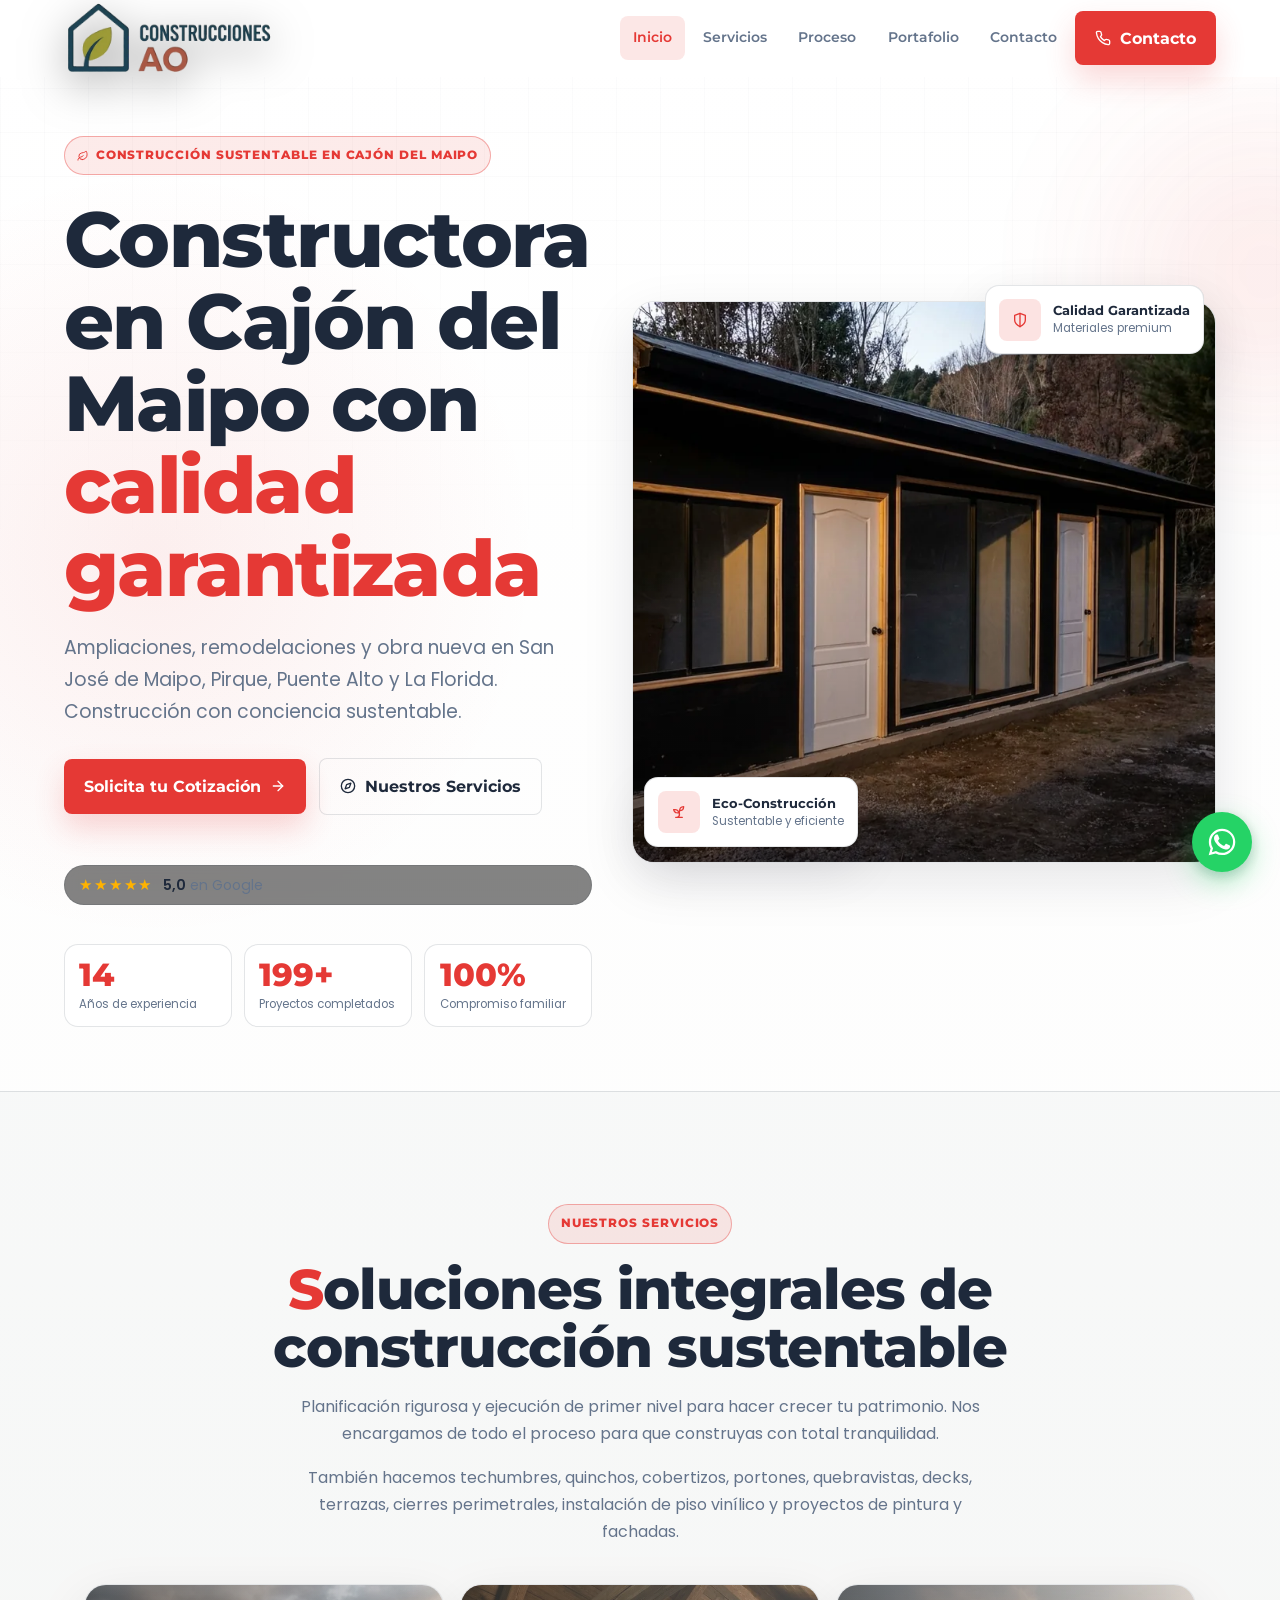
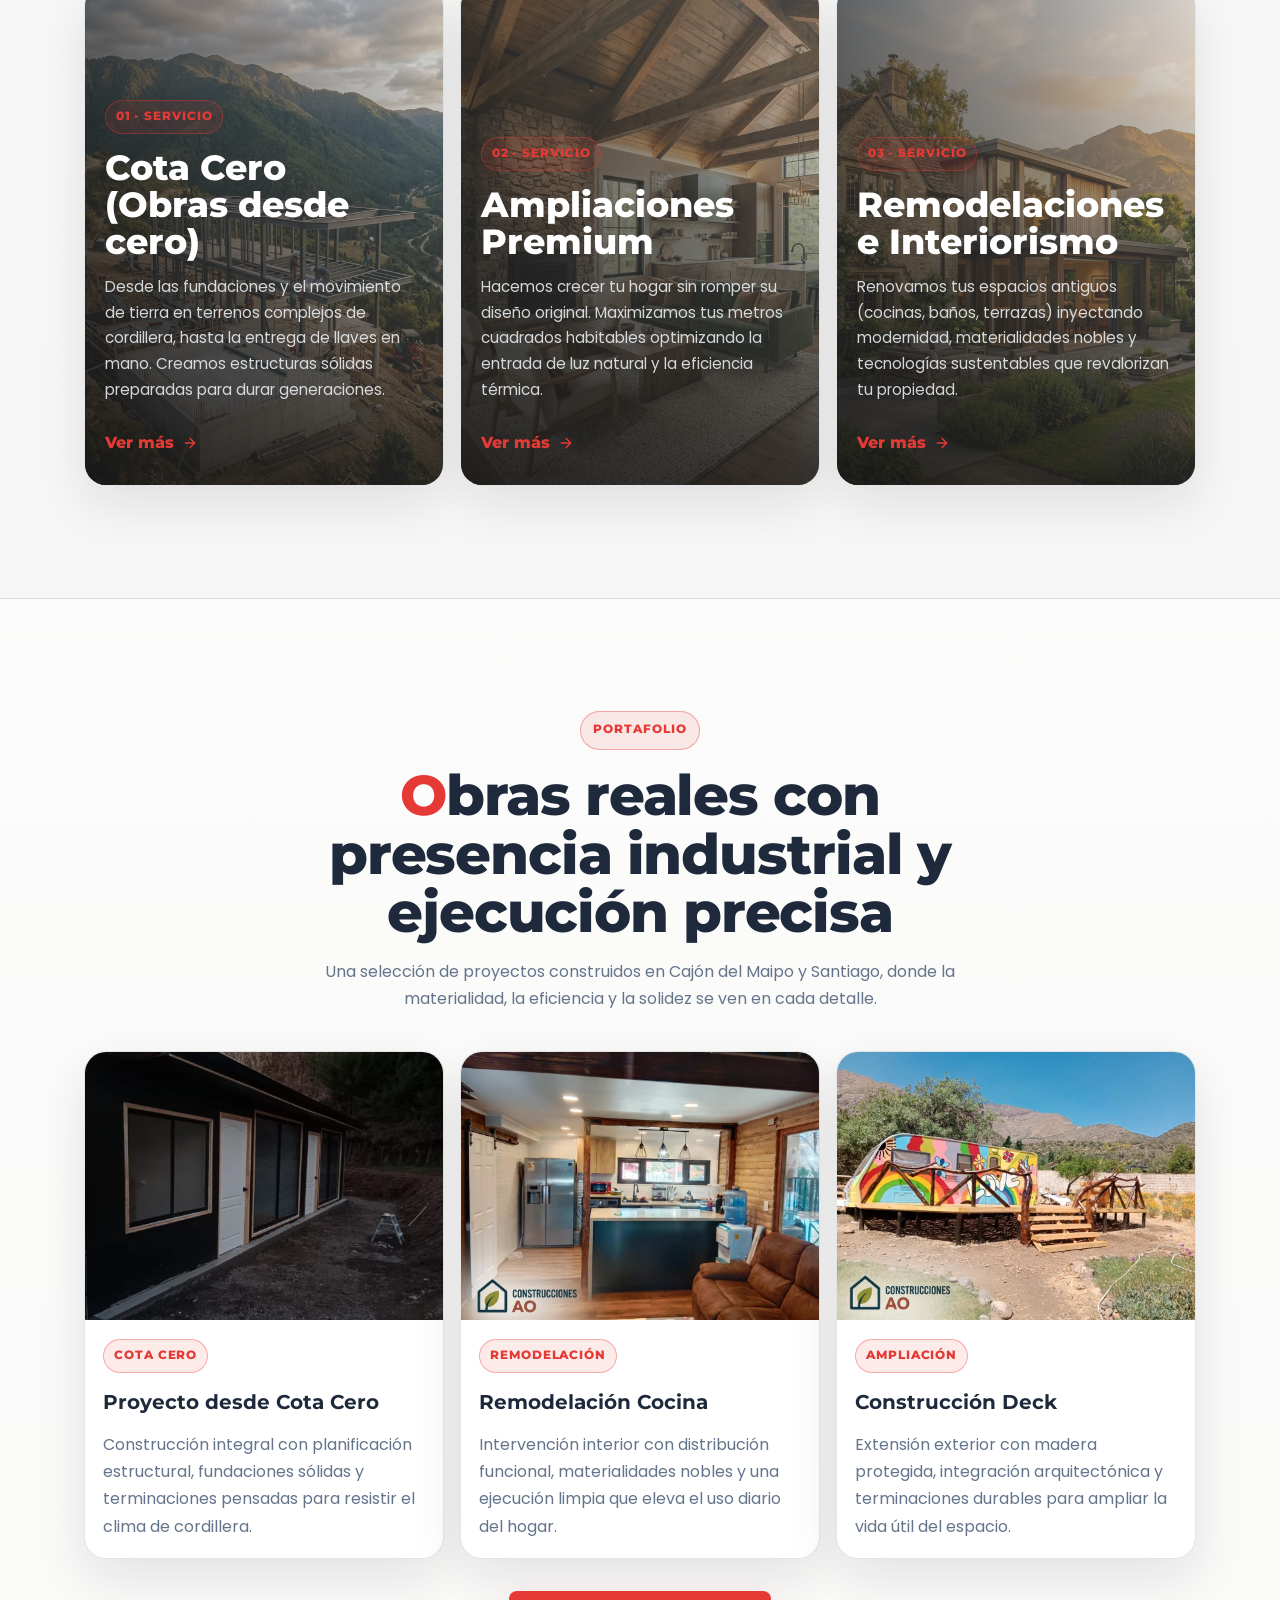
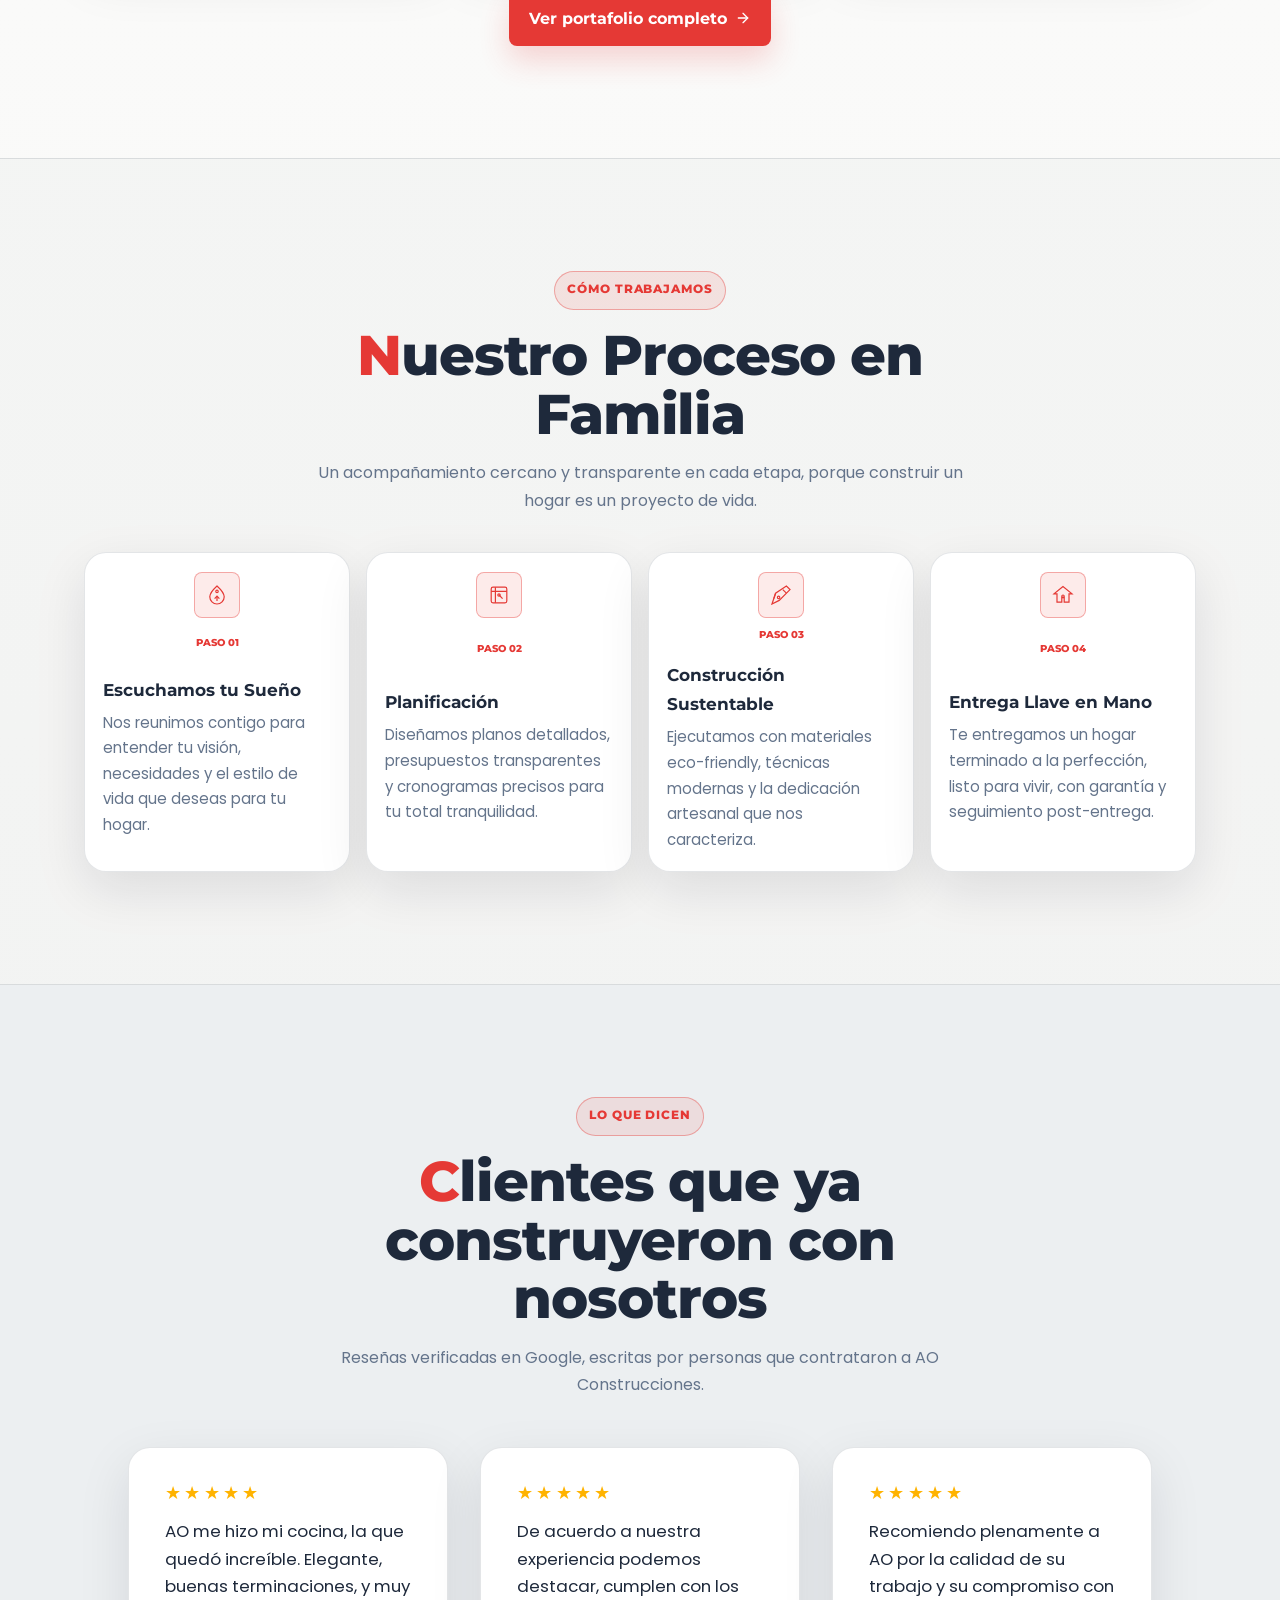
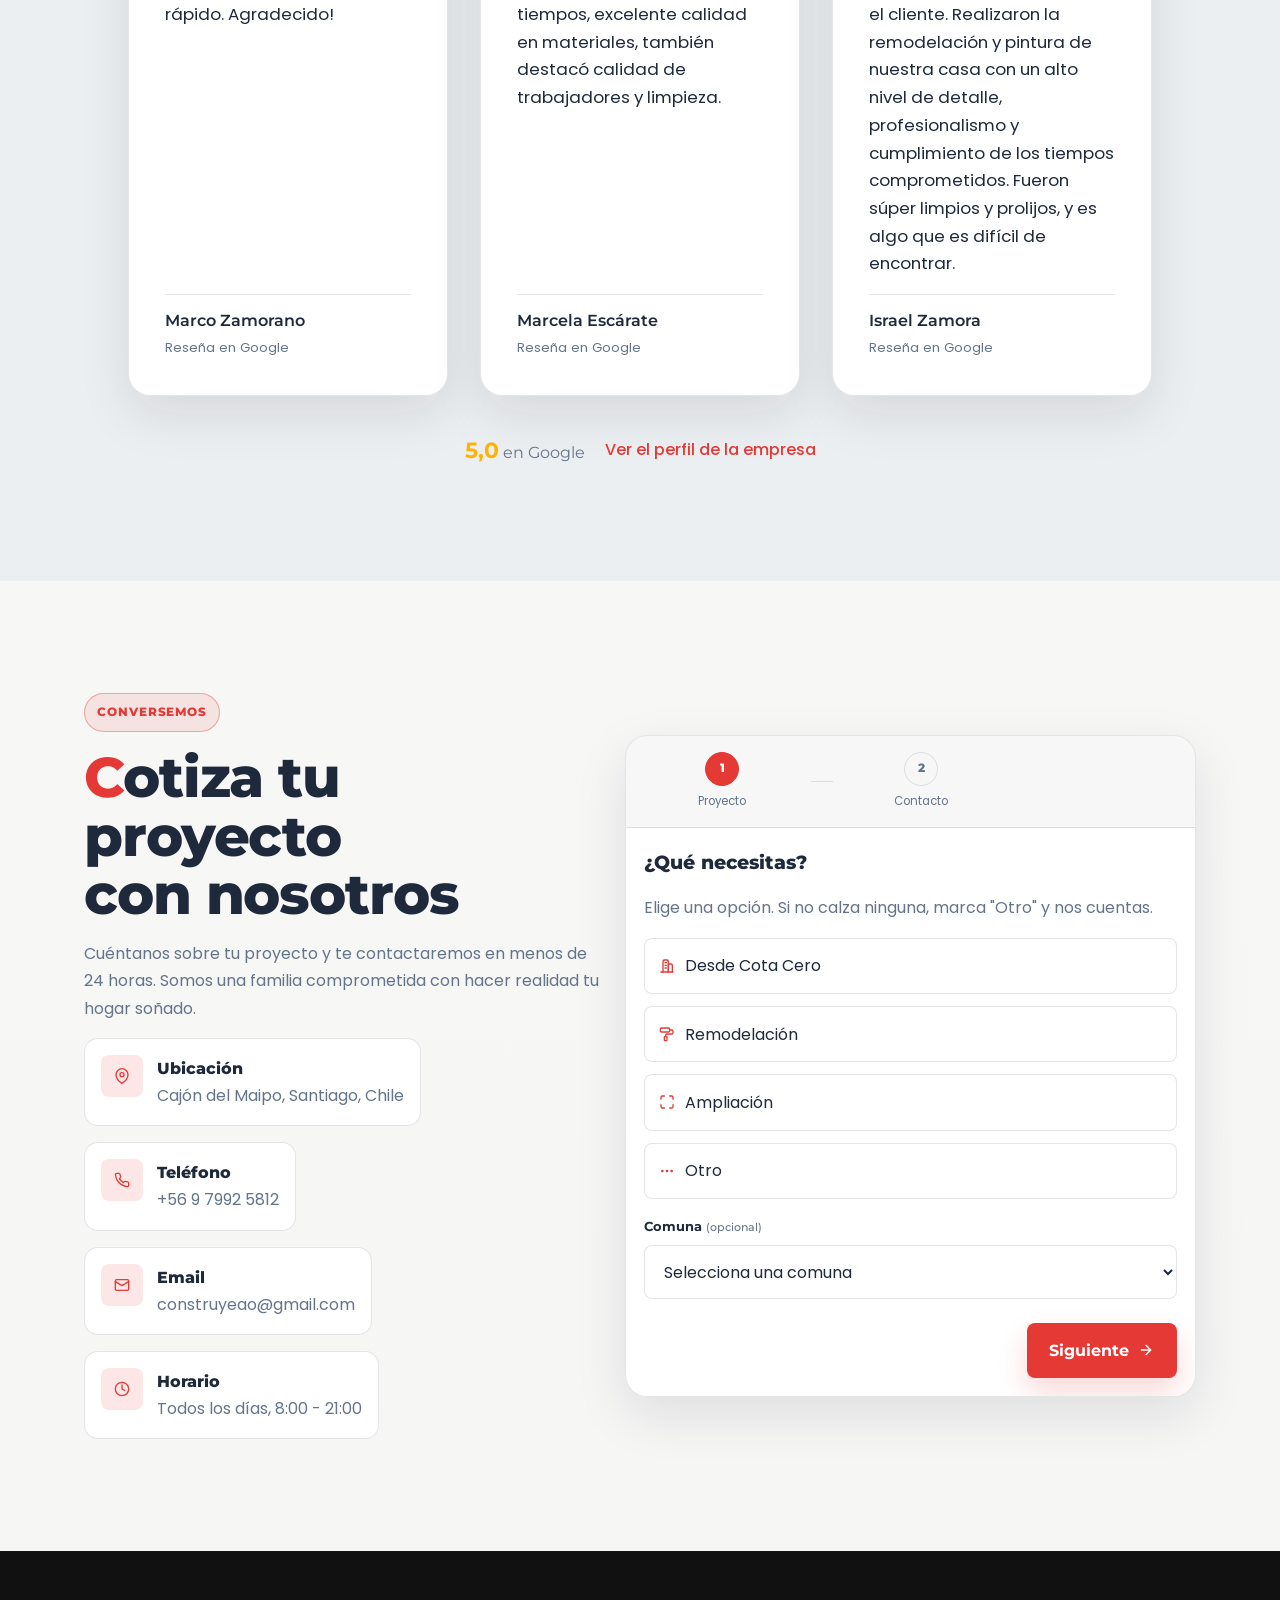
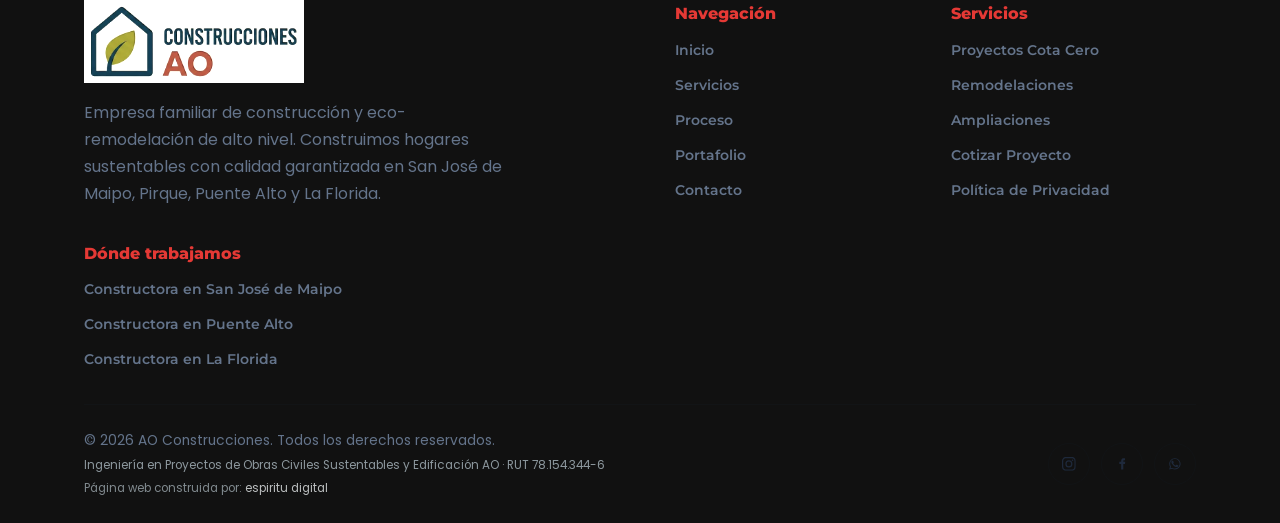
==== commit d917c186: "Put a contact bar on every mobile screen Twenty four home page views produced seven taps in total, w" ====
--- a/index.html
+++ b/index.html
@@ -28,10 +28,10 @@
   <!-- La imagen del hero es el elemento LCP. Sin esto se descubre despues del
        CSS y la fuente, y en movil tarda 4 s en aparecer. -->
   <link rel="preload" as="image" href="assets/img/hero-portada-casa.webp" fetchpriority="high">
-  <link rel="stylesheet" href="css/styles.css?v=6191ebfe02">
+  <link rel="stylesheet" href="css/styles.css?v=a10a1a8c06">
 
   <!-- Medición: define dataLayer y window.aoTrack antes que cualquier otro script -->
-  <script src="js/tracking.js?v=f7e5fd1d9d"></script>
+  <script src="js/tracking.js?v=31e23a3bcc"></script>
 
   <script type="application/ld+json">
   {
@@ -760,6 +760,19 @@
     </svg>
   </a>
 
+  <!-- Barra de contacto fija en movil. El 76% del trafico es celular y el
+       scroll promedio es 43%: sin esto, contactar exige bajar hasta el final. -->
+  <div class="contact-bar" role="region" aria-label="Contacto rápido">
+    <a class="contact-bar__btn contact-bar__btn--call" href="tel:+56979925812">
+      <svg class="icon" aria-hidden="true" focusable="false"><use href="#i-phone"></use></svg>
+      Llamar ahora
+    </a>
+    <a class="contact-bar__btn contact-bar__btn--wa" href="https://wa.me/56979925812?text=Hola%2C%20vi%20su%20sitio%20web%20y%20quiero%20cotizar%20un%20proyecto" target="_blank" rel="noopener noreferrer">
+      <svg class="icon" aria-hidden="true" focusable="false"><use href="#i-whatsapp"></use></svg>
+      WhatsApp
+    </a>
+  </div>
+
   <script src="js/main.js?v=2c75241ee8"></script>
 </body>
 </html>
--- a/css/styles.css
+++ b/css/styles.css
@@ -2097,3 +2097,73 @@
   color: var(--text-primary);
   font-weight: 600;
 }
+
+/* ============================================
+   BARRA DE CONTACTO FIJA — solo móvil
+   El 76% del tráfico llega por celular y el scroll promedio es 43%:
+   sin esto, contactar obliga a bajar hasta el final de la página.
+   ============================================ */
+
+.contact-bar {
+  display: none;
+}
+
+@media (max-width: 768px) {
+  .contact-bar {
+    position: fixed;
+    left: 0;
+    right: 0;
+    bottom: 0;
+    z-index: 900;
+    display: grid;
+    grid-template-columns: 1fr 1fr;
+    gap: 0.5rem;
+    padding: 0.6rem 0.75rem calc(0.6rem + env(safe-area-inset-bottom));
+    background: rgba(13, 13, 13, 0.92);
+    backdrop-filter: blur(10px);
+    border-top: 1px solid var(--border-subtle);
+  }
+
+  .contact-bar__btn {
+    display: inline-flex;
+    align-items: center;
+    justify-content: center;
+    gap: 0.45rem;
+    min-height: 48px;
+    border-radius: var(--radius-sm);
+    font-family: var(--font-heading);
+    font-size: 0.95rem;
+    font-weight: 600;
+    text-decoration: none;
+    transition: transform var(--transition), filter var(--transition);
+  }
+
+  .contact-bar__btn:active {
+    transform: scale(0.97);
+  }
+
+  .contact-bar__btn .icon {
+    width: 20px;
+    height: 20px;
+  }
+
+  .contact-bar__btn--call {
+    background: var(--accent-color);
+    color: var(--white);
+  }
+
+  .contact-bar__btn--wa {
+    background: #25d366;
+    color: #0b1f12;
+  }
+
+  /* Que la barra no tape el final de la página ni el botón del formulario. */
+  body {
+    padding-bottom: 76px;
+  }
+
+  /* El botón flotante sube para no chocar con la barra. */
+  #whatsapp-float {
+    bottom: 92px;
+  }
+}
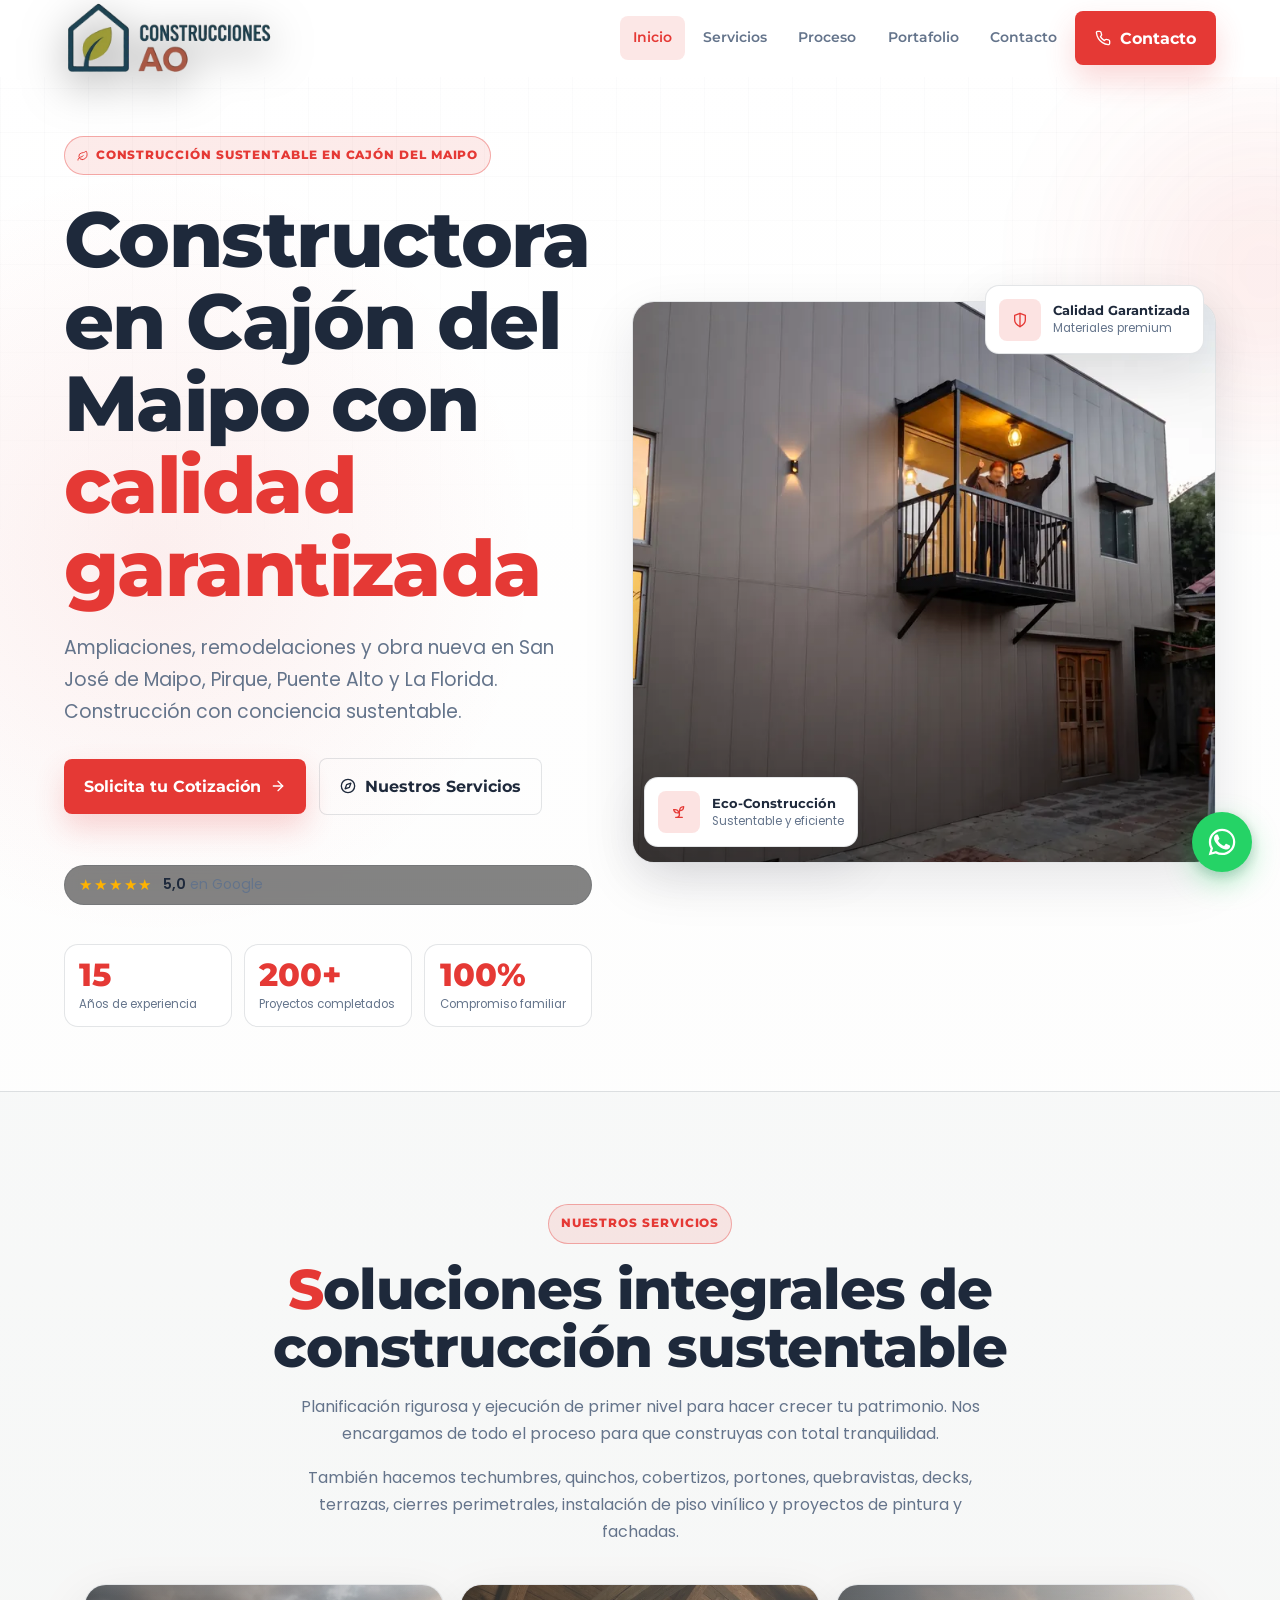
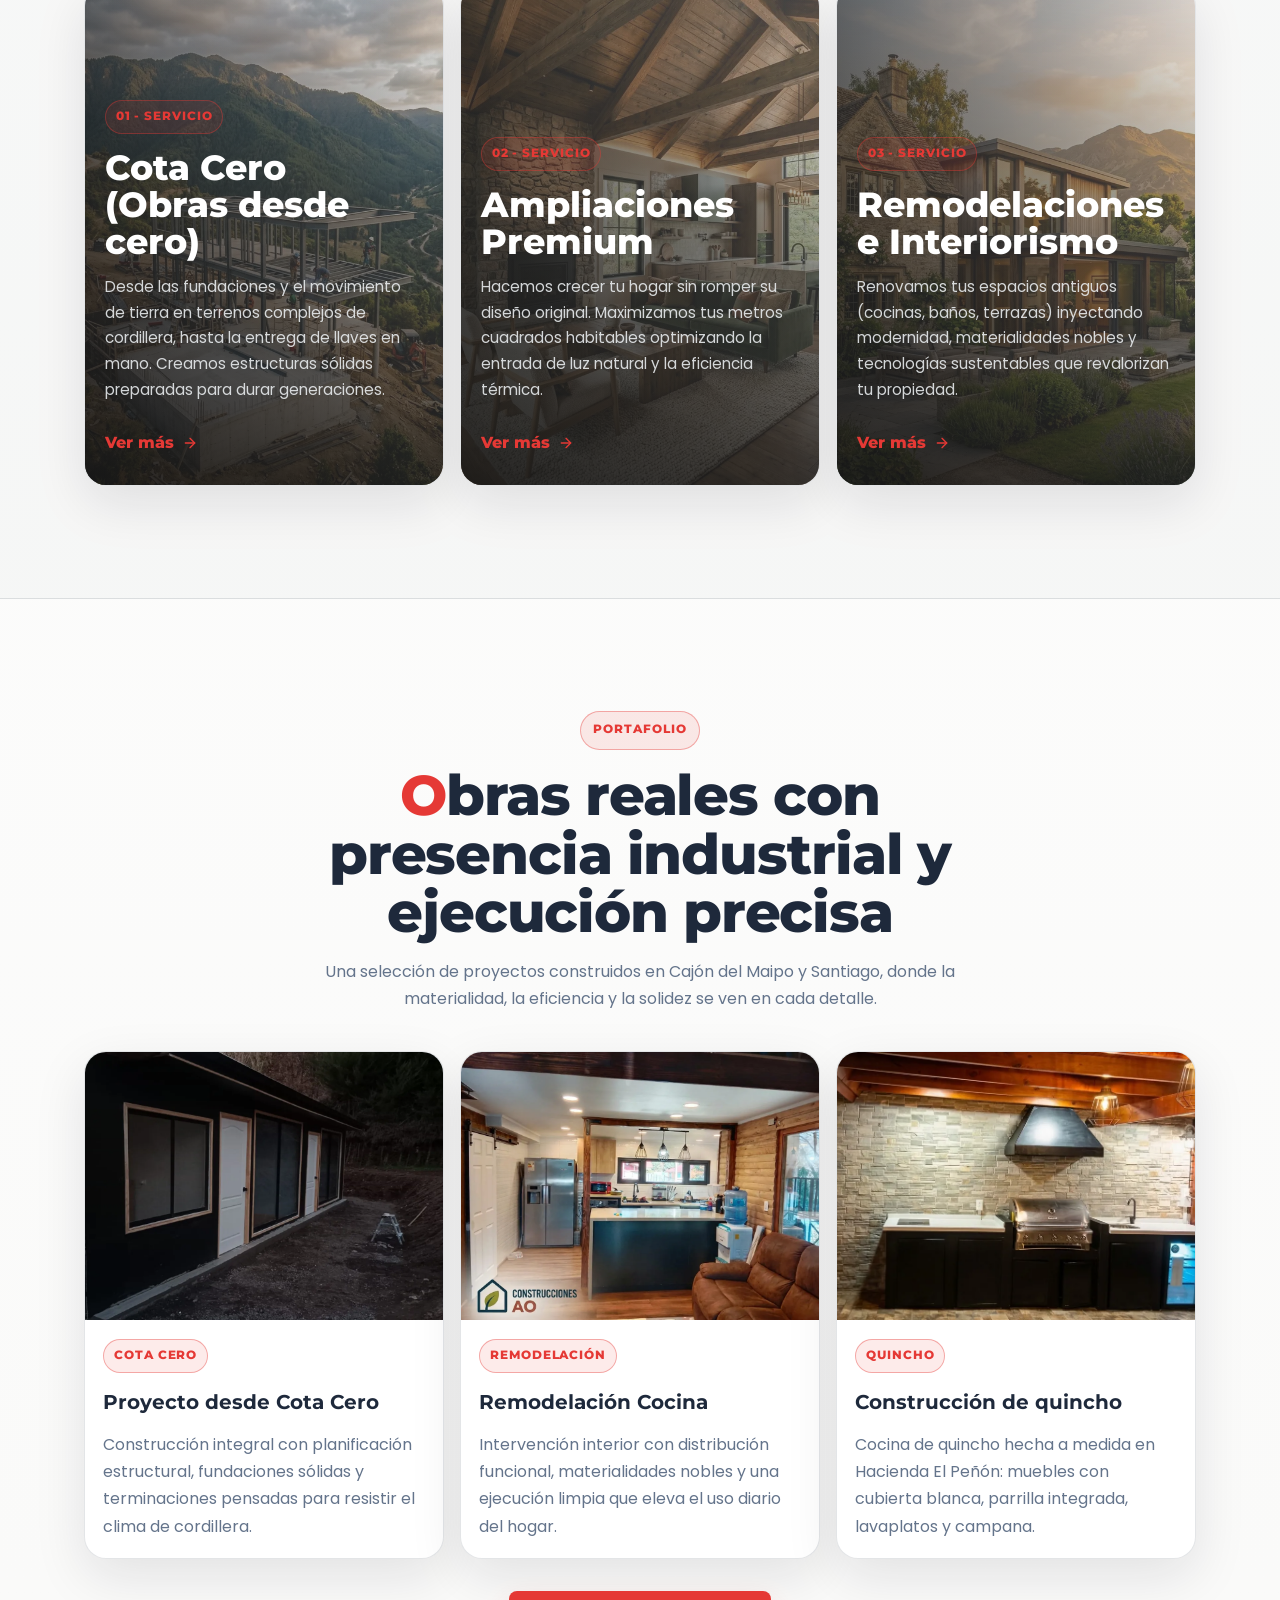
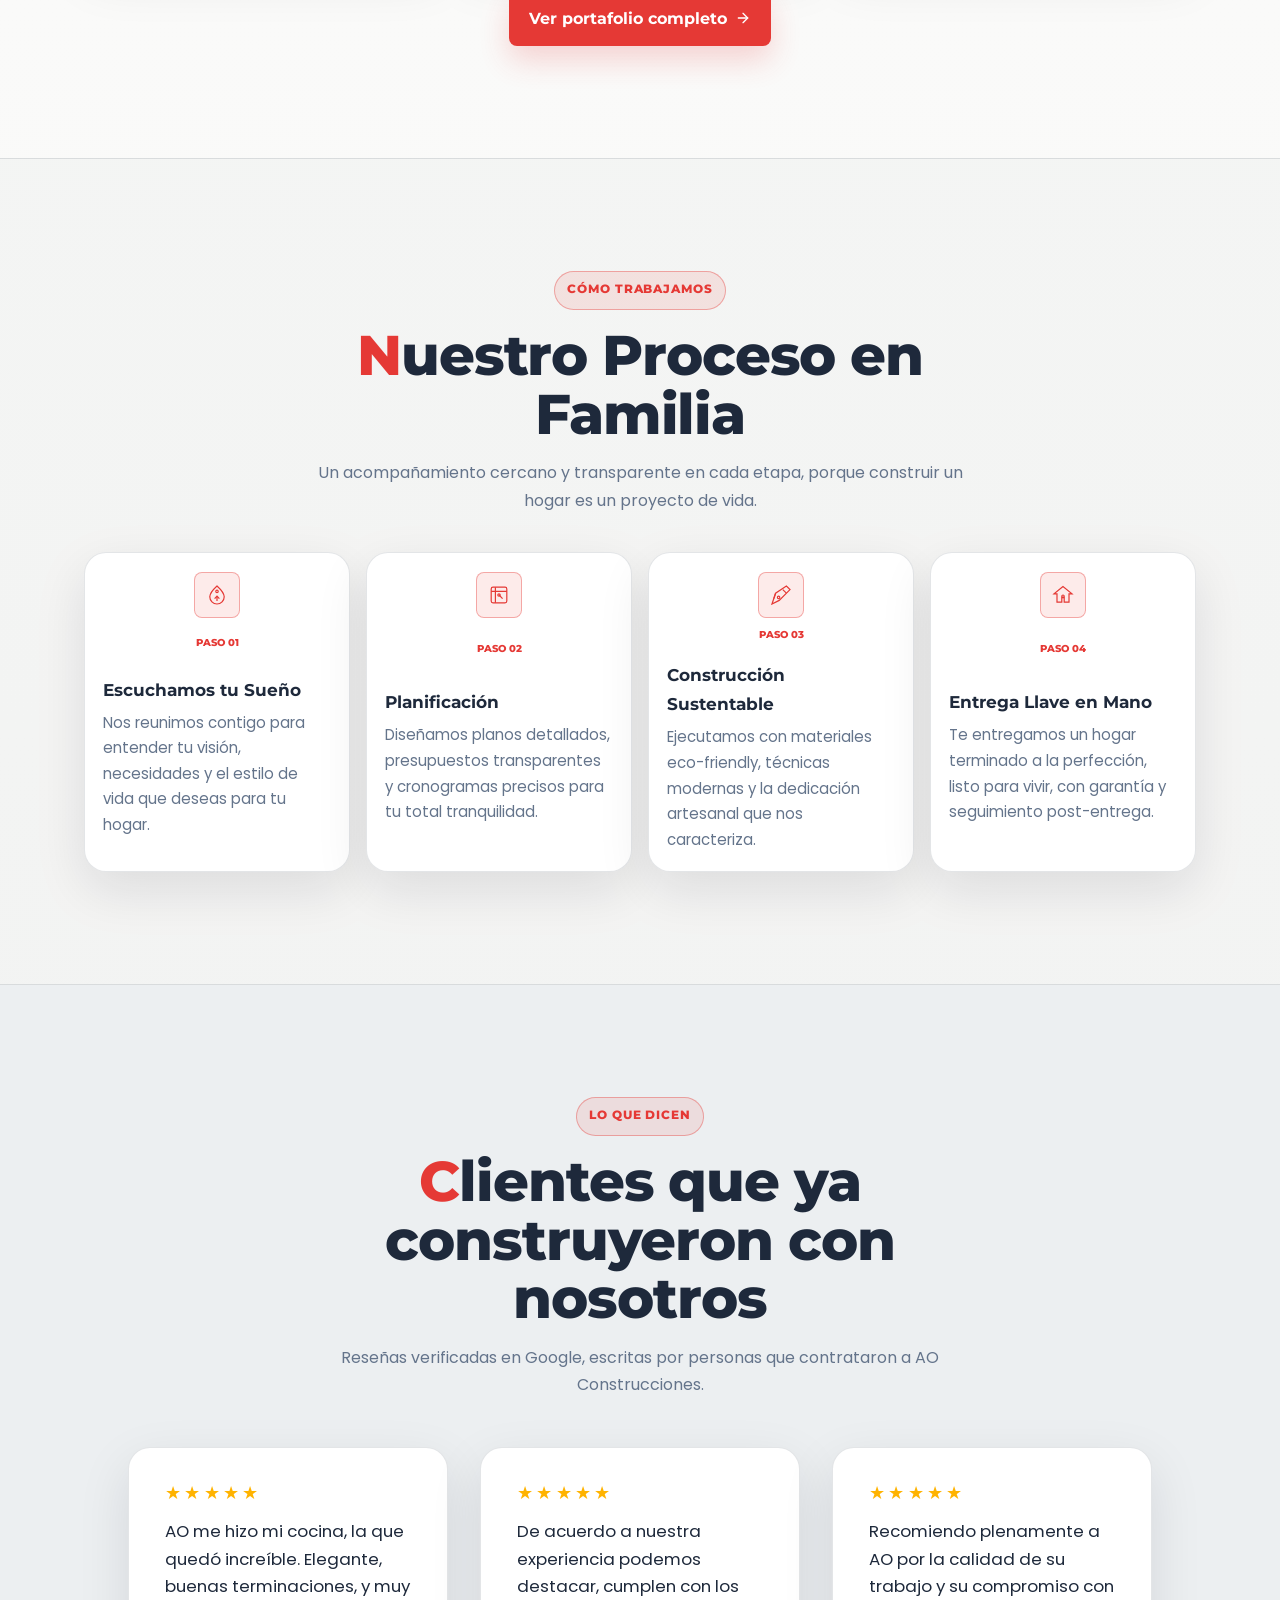
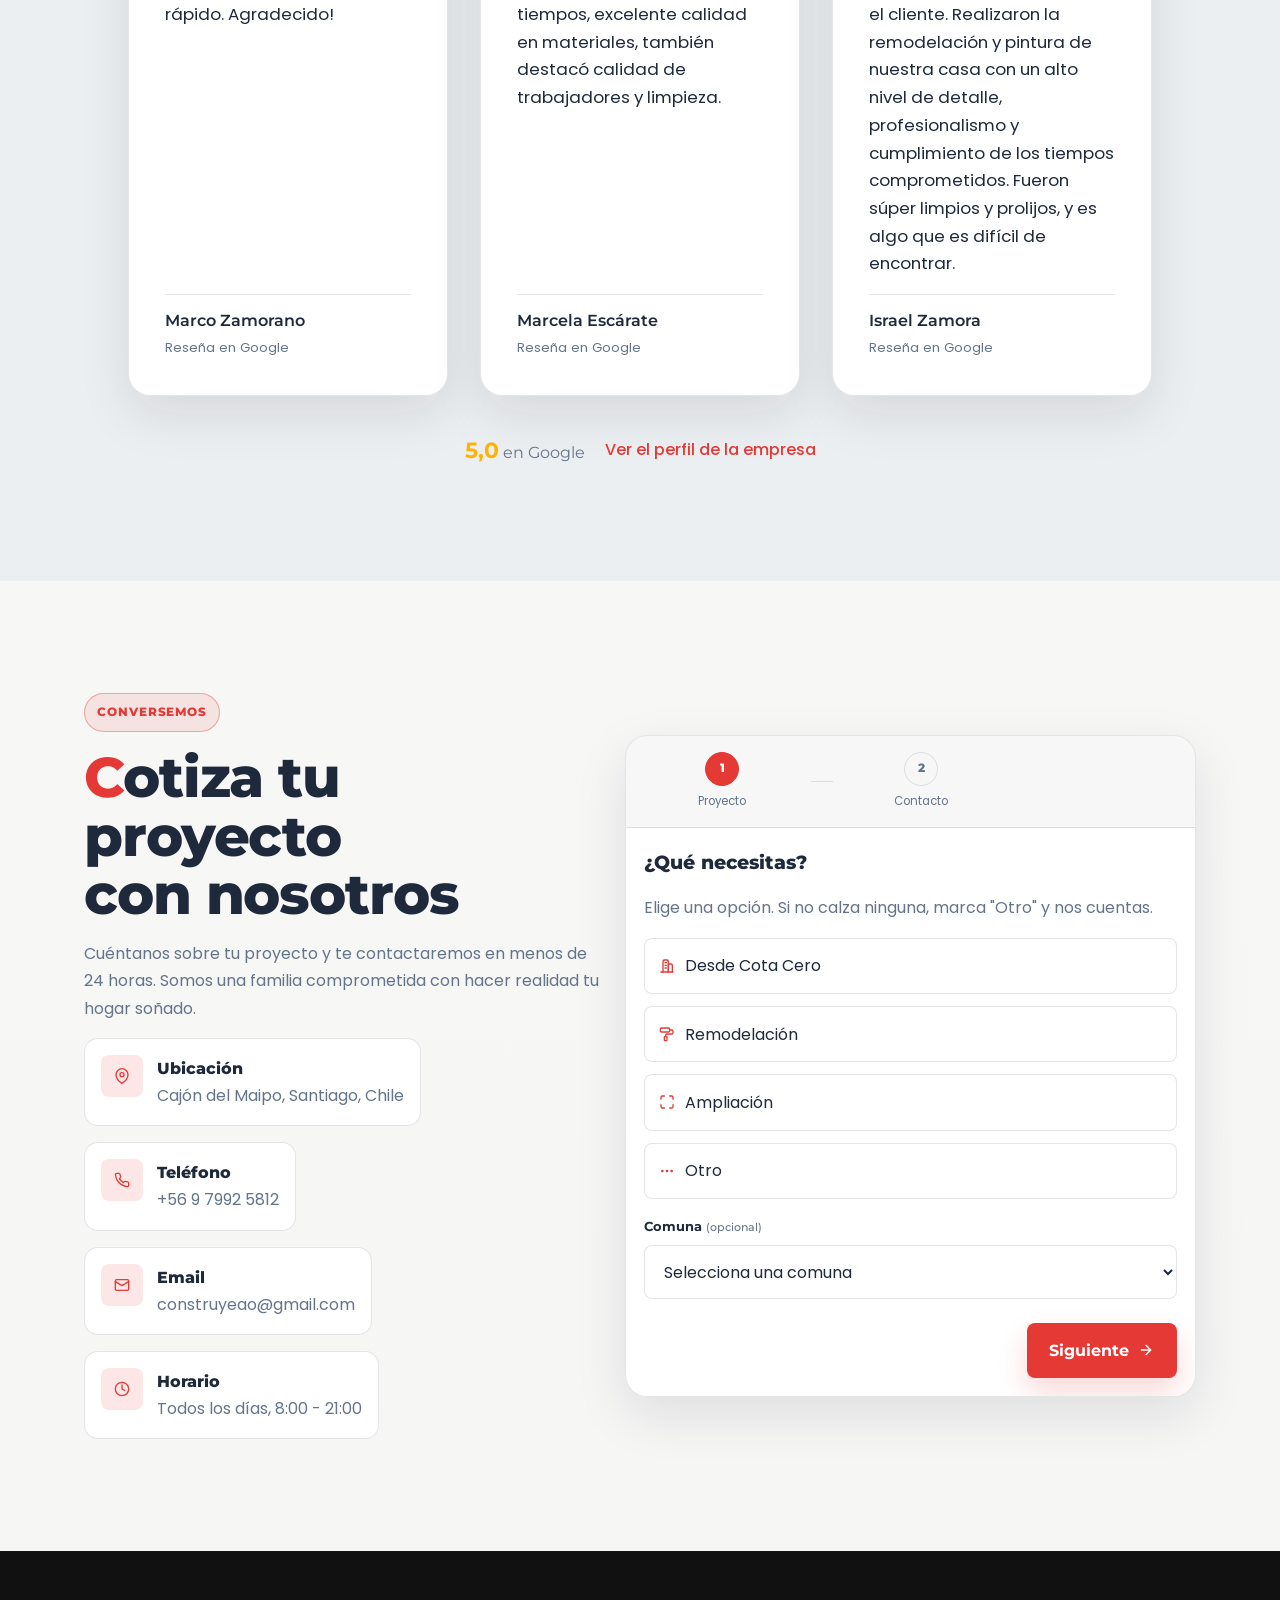
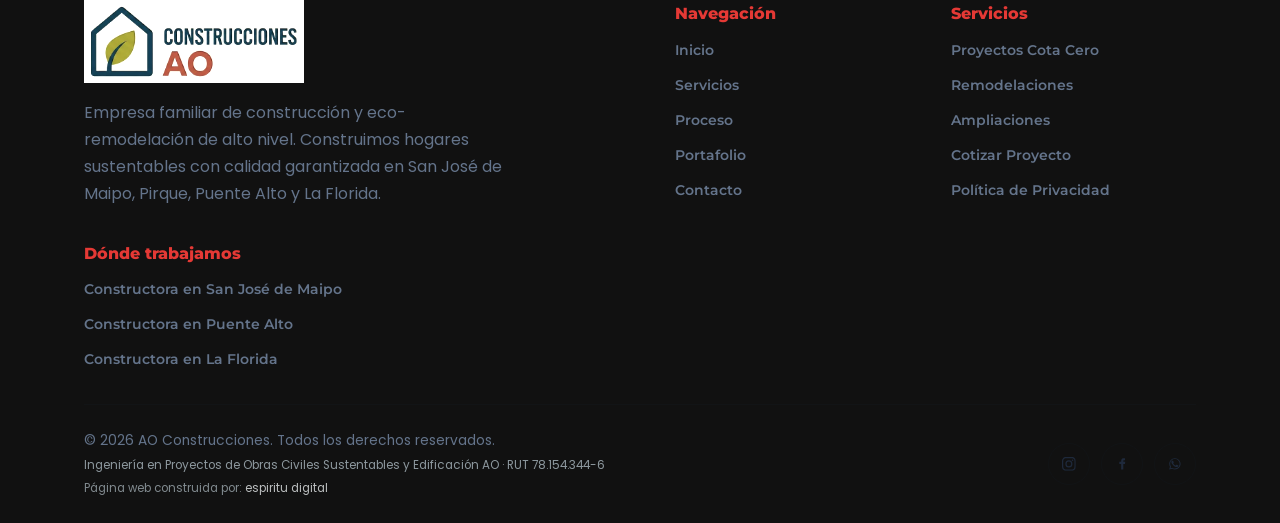
==== commit 512e6de9: "Add three new projects to the portfolio and refresh the hero The portfolio gains the Las Vertientes " ====
--- a/index.html
+++ b/index.html
@@ -27,7 +27,7 @@
   <link href="https://fonts.googleapis.com/css2?family=Montserrat:wght@400;500;600;700&family=Poppins:wght@300;400;500;600&display=swap" rel="stylesheet">
   <!-- La imagen del hero es el elemento LCP. Sin esto se descubre despues del
        CSS y la fuente, y en movil tarda 4 s en aparecer. -->
-  <link rel="preload" as="image" href="assets/img/hero-portada-casa.webp" fetchpriority="high">
+  <link rel="preload" as="image" href="assets/img/hero-fachada-las-vertientes-1120.webp" imagesrcset="assets/img/hero-fachada-las-vertientes-720.webp 720w, assets/img/hero-fachada-las-vertientes-1120.webp 1120w" imagesizes="(min-width: 1024px) 560px, 92vw" fetchpriority="high">
   <link rel="stylesheet" href="css/styles.css?v=a10a1a8c06">
 
   <!-- Medición: define dataLayer y window.aoTrack antes que cualquier otro script -->
@@ -268,7 +268,7 @@
 
       <div class="hero__visual">
         <div class="hero__image-wrapper clip-reveal">
-          <img src="assets/img/hero-portada-casa.webp" alt="Proyecto arquitectónico sustentable de AO Construcciones en Cajón del Maipo" loading="eager" fetchpriority="high" decoding="async" width="1280" height="714">
+          <img src="assets/img/hero-fachada-las-vertientes-1120.webp" srcset="assets/img/hero-fachada-las-vertientes-720.webp 720w, assets/img/hero-fachada-las-vertientes-1120.webp 1120w" sizes="(min-width: 1024px) 560px, 92vw" alt="Remodelación de fachada y balcón de AO Construcciones en Las Vertientes, San José de Maipo" loading="eager" fetchpriority="high" decoding="async" width="1120" height="1400">
         </div>
 
         <div class="hero__float-card hero__float-card--top">
@@ -372,13 +372,13 @@
         </article>
 
         <article class="project-preview reveal delay-3">
-          <a href="portafolio.html" class="project-preview__media" aria-label="Ver construcción de deck">
-            <img src="Portafolio%20AOconstrucciones/Construccion%20Deck%20Resultado%20final.webp" alt="Construcción de deck exterior por AO Construcciones" loading="lazy" width="1080" height="806">
+          <a href="portafolio.html" class="project-preview__media" aria-label="Ver construcción de quincho">
+            <img src="Portafolio%20AOconstrucciones/Construcci%C3%B3n%20de%20quincho%20Resultado%20final.webp" alt="Construcción de quincho de AO Construcciones en Hacienda El Peñón, Puente Alto" loading="lazy" width="1019" height="573">
           </a>
           <div class="project-preview__content">
-            <span class="project-preview__type">Ampliación</span>
-            <h3>Construcción Deck</h3>
-            <p>Extensión exterior con madera protegida, integración arquitectónica y terminaciones durables para ampliar la vida útil del espacio.</p>
+            <span class="project-preview__type">Quincho</span>
+            <h3>Construcción de quincho</h3>
+            <p>Cocina de quincho hecha a medida en Hacienda El Peñón: muebles con cubierta blanca, parrilla integrada, lavaplatos y campana.</p>
           </div>
         </article>
       </div>
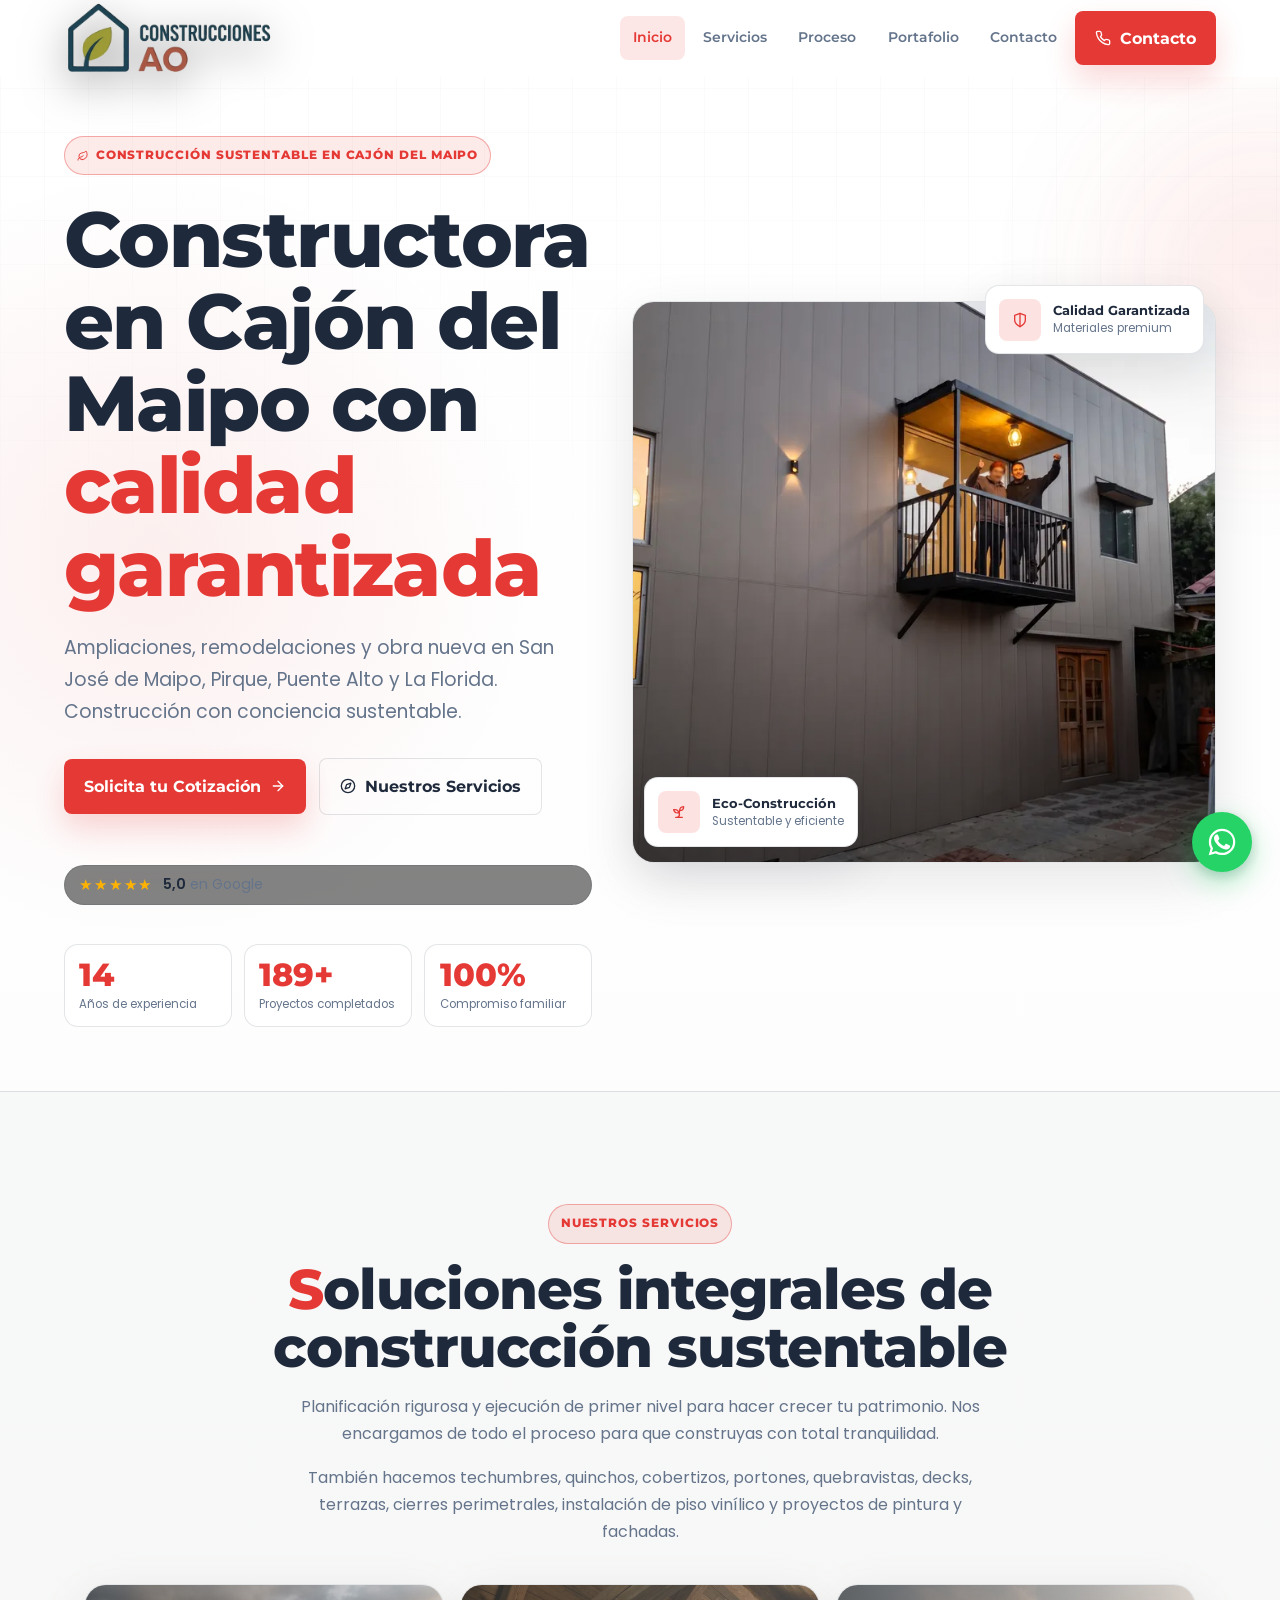
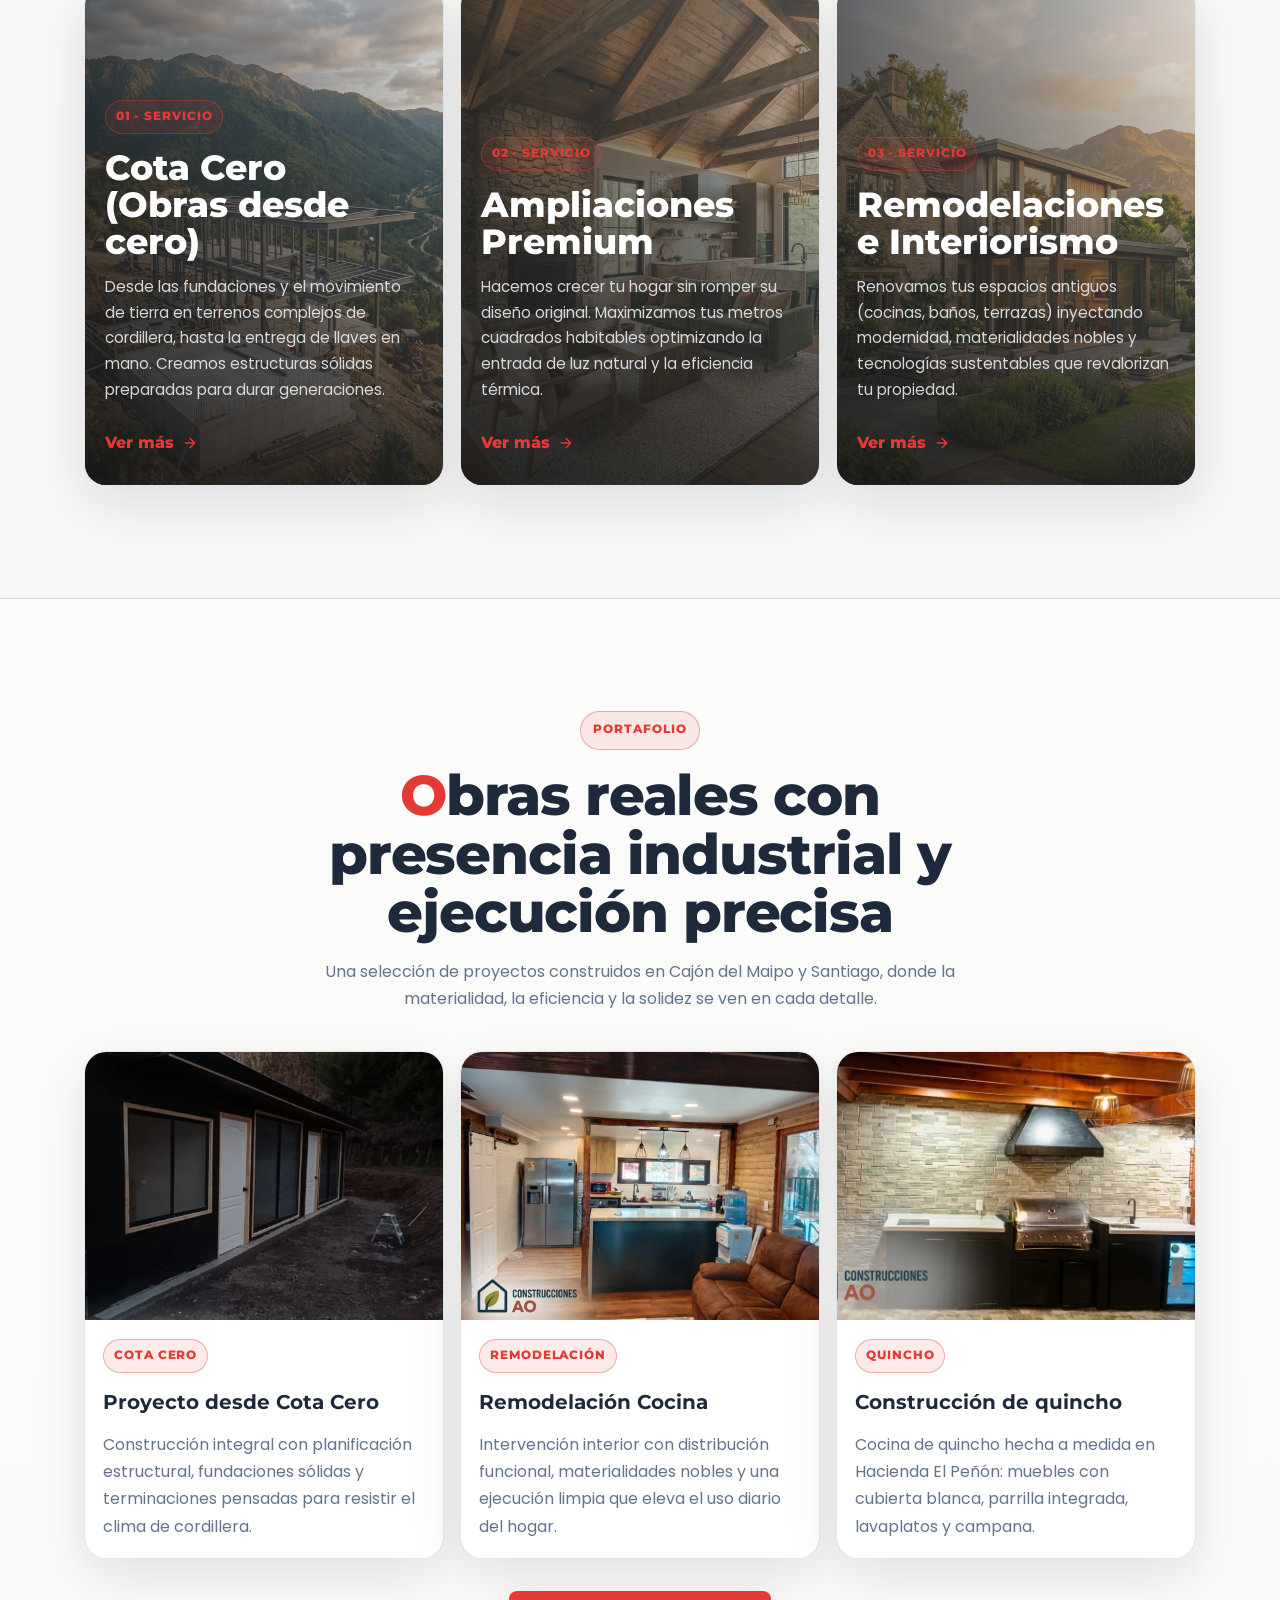
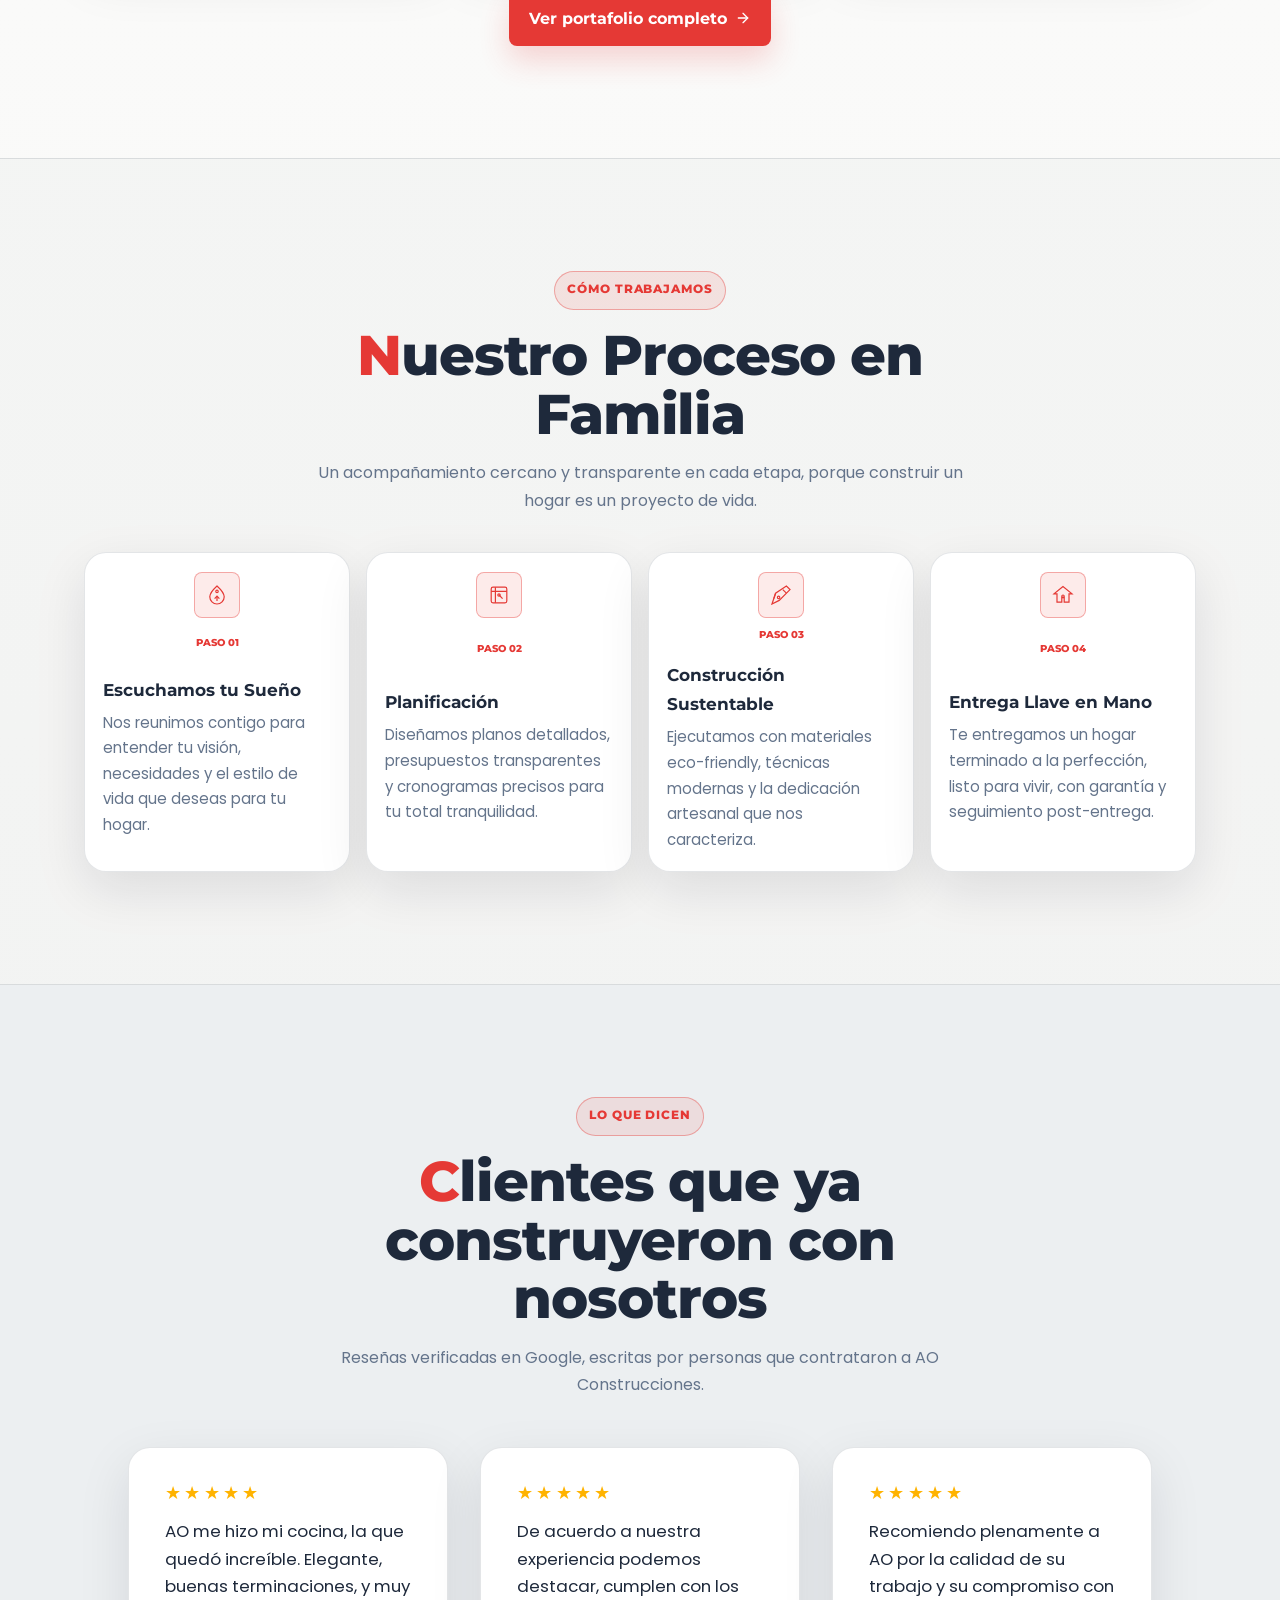
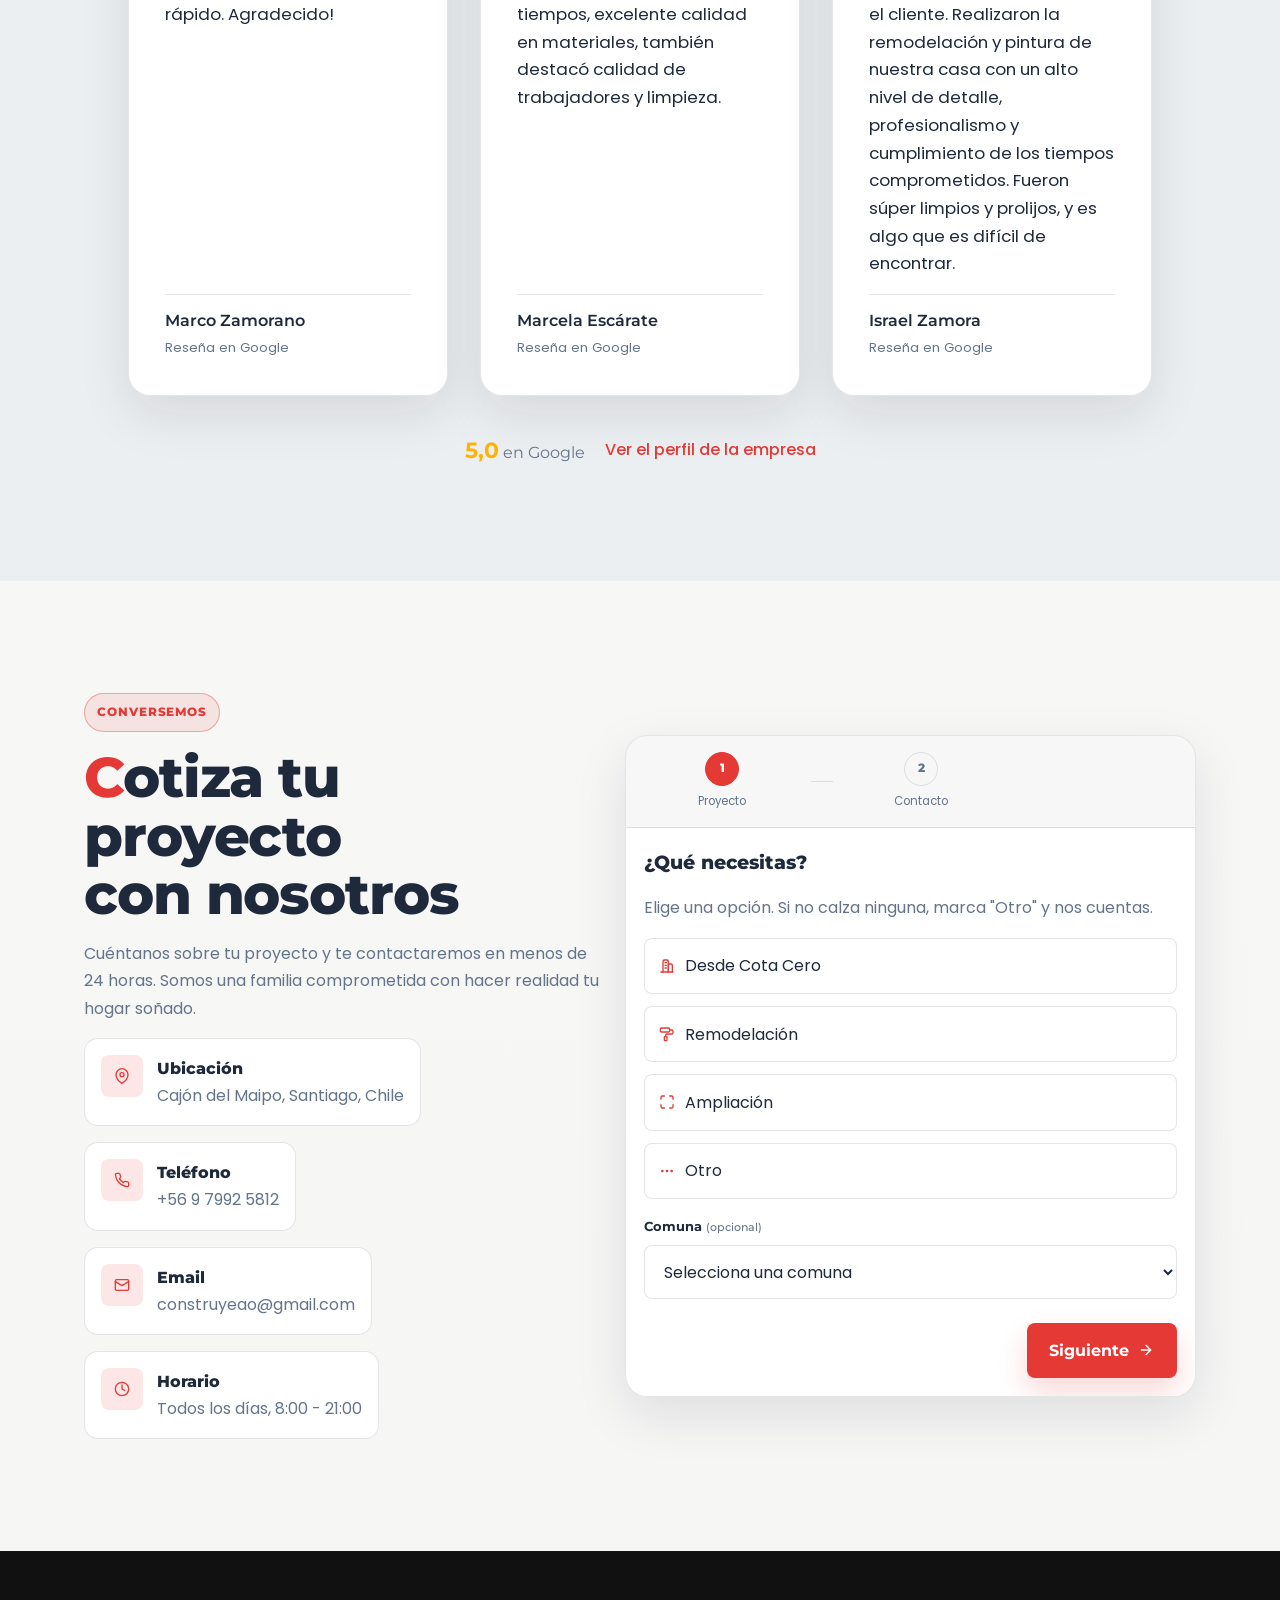
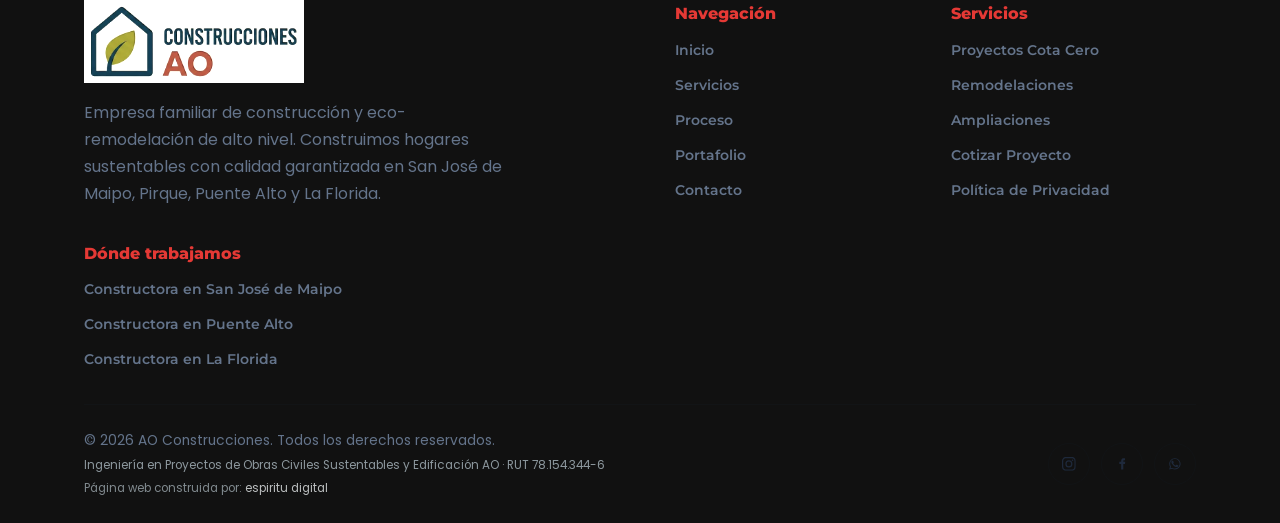
==== commit d7556df8: "Split the portfolio into seven categories and watermark every photo Projects now file under Obra nue" ====
--- a/index.html
+++ b/index.html
@@ -351,7 +351,7 @@
       <div class="projects__grid">
         <article class="project-preview reveal delay-1">
           <a href="portafolio.html" class="project-preview__media" aria-label="Ver proyecto desde cota cero">
-            <img src="Portafolio%20AOconstrucciones/Proyecto%20desde%20Cota%20Cero%20Resultado%20final.webp" alt="Proyecto desde cota cero construido por AO Construcciones" loading="lazy" width="1080" height="1440">
+            <img src="Portafolio%20AOconstrucciones/Proyecto%20desde%20Cota%20Cero%20Resultado%20final.webp?v=2" alt="Proyecto desde cota cero construido por AO Construcciones" loading="lazy" width="1080" height="1440">
           </a>
           <div class="project-preview__content">
             <span class="project-preview__type">Cota Cero</span>
@@ -362,7 +362,7 @@
 
         <article class="project-preview reveal delay-2">
           <a href="portafolio.html" class="project-preview__media" aria-label="Ver remodelación de cocina">
-            <img src="Portafolio%20AOconstrucciones/Remodelaci%C3%B3n%20Cocina%20Resultado%20final.webp" alt="Remodelación de cocina premium por AO Construcciones" loading="lazy" width="1080" height="806">
+            <img src="Portafolio%20AOconstrucciones/Remodelaci%C3%B3n%20Cocina%20Resultado%20final.webp?v=2" alt="Remodelación de cocina premium por AO Construcciones" loading="lazy" width="1080" height="806">
           </a>
           <div class="project-preview__content">
             <span class="project-preview__type">Remodelación</span>
@@ -373,7 +373,7 @@
 
         <article class="project-preview reveal delay-3">
           <a href="portafolio.html" class="project-preview__media" aria-label="Ver construcción de quincho">
-            <img src="Portafolio%20AOconstrucciones/Construcci%C3%B3n%20de%20quincho%20Resultado%20final.webp" alt="Construcción de quincho de AO Construcciones en Hacienda El Peñón, Puente Alto" loading="lazy" width="1019" height="573">
+            <img src="Portafolio%20AOconstrucciones/Construcci%C3%B3n%20de%20quincho%20Resultado%20final.webp?v=2" alt="Construcción de quincho de AO Construcciones en Hacienda El Peñón, Puente Alto" loading="lazy" width="1019" height="573">
           </a>
           <div class="project-preview__content">
             <span class="project-preview__type">Quincho</span>
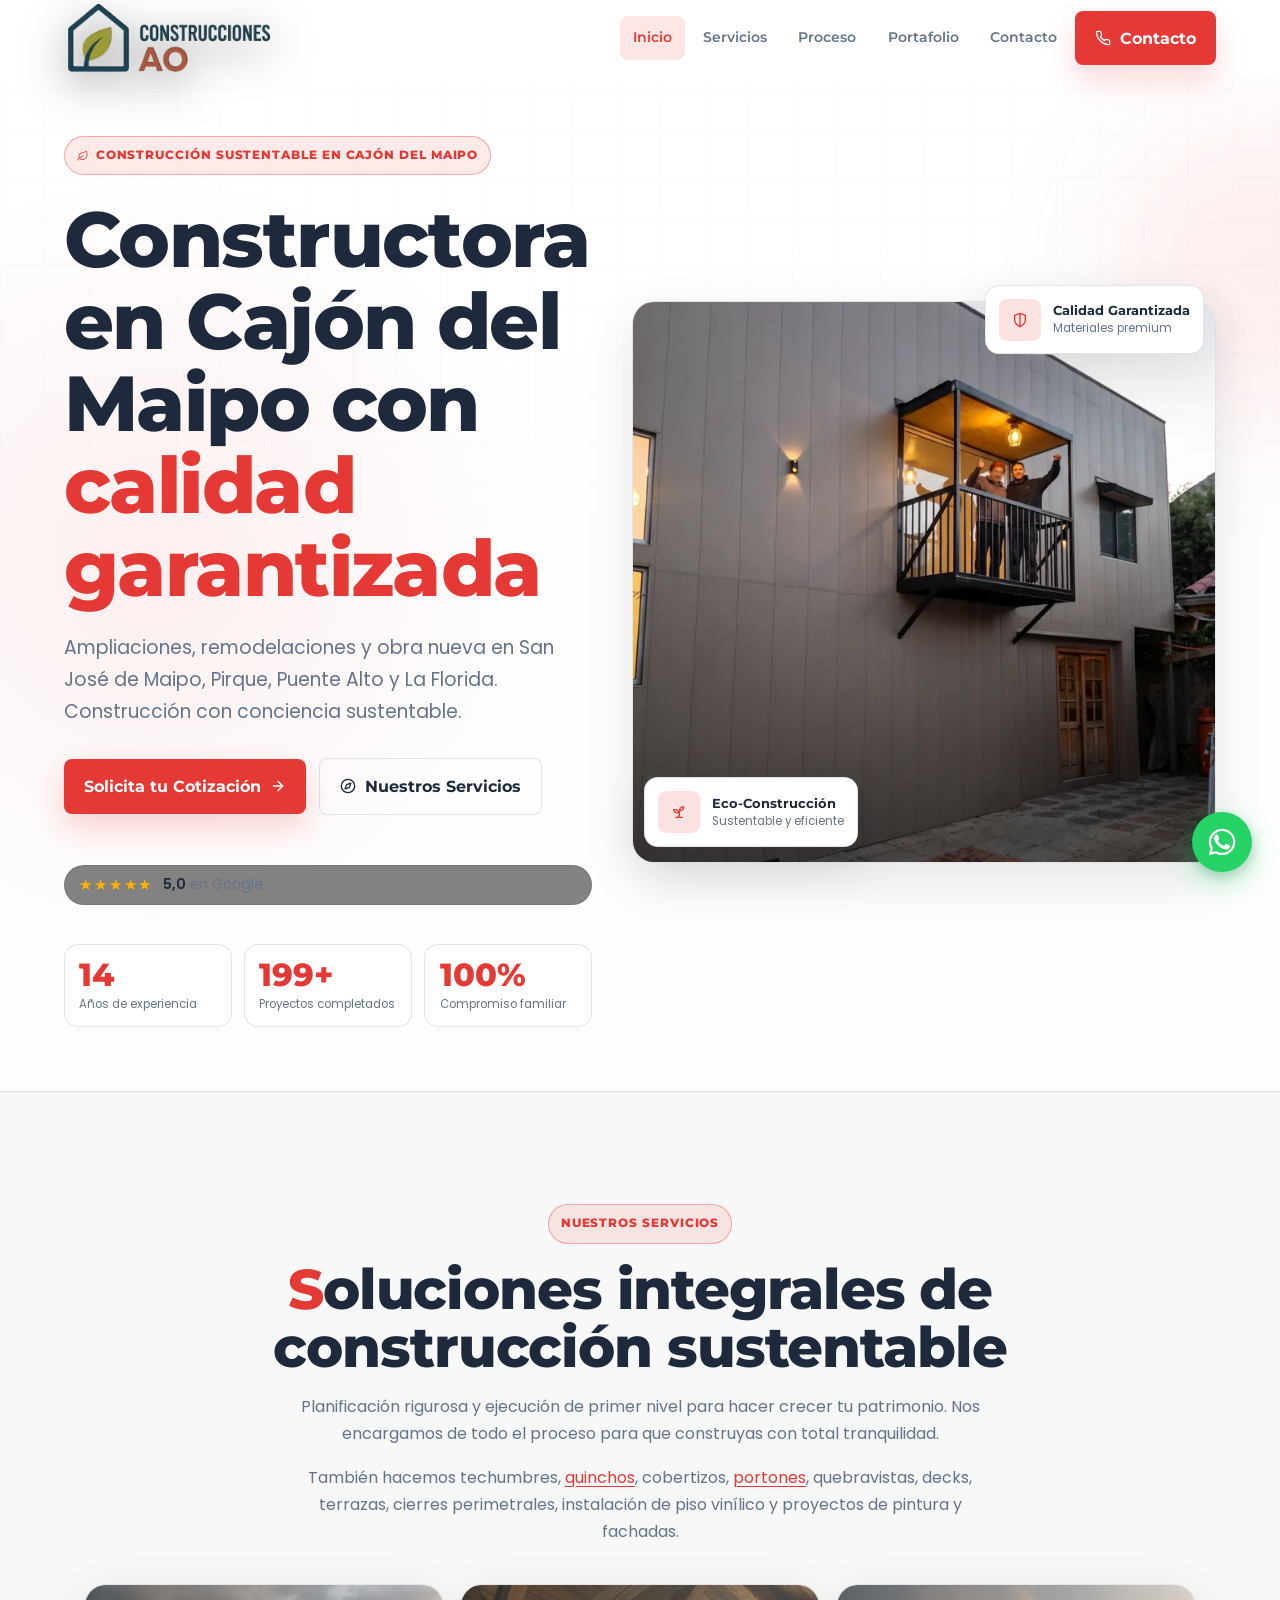
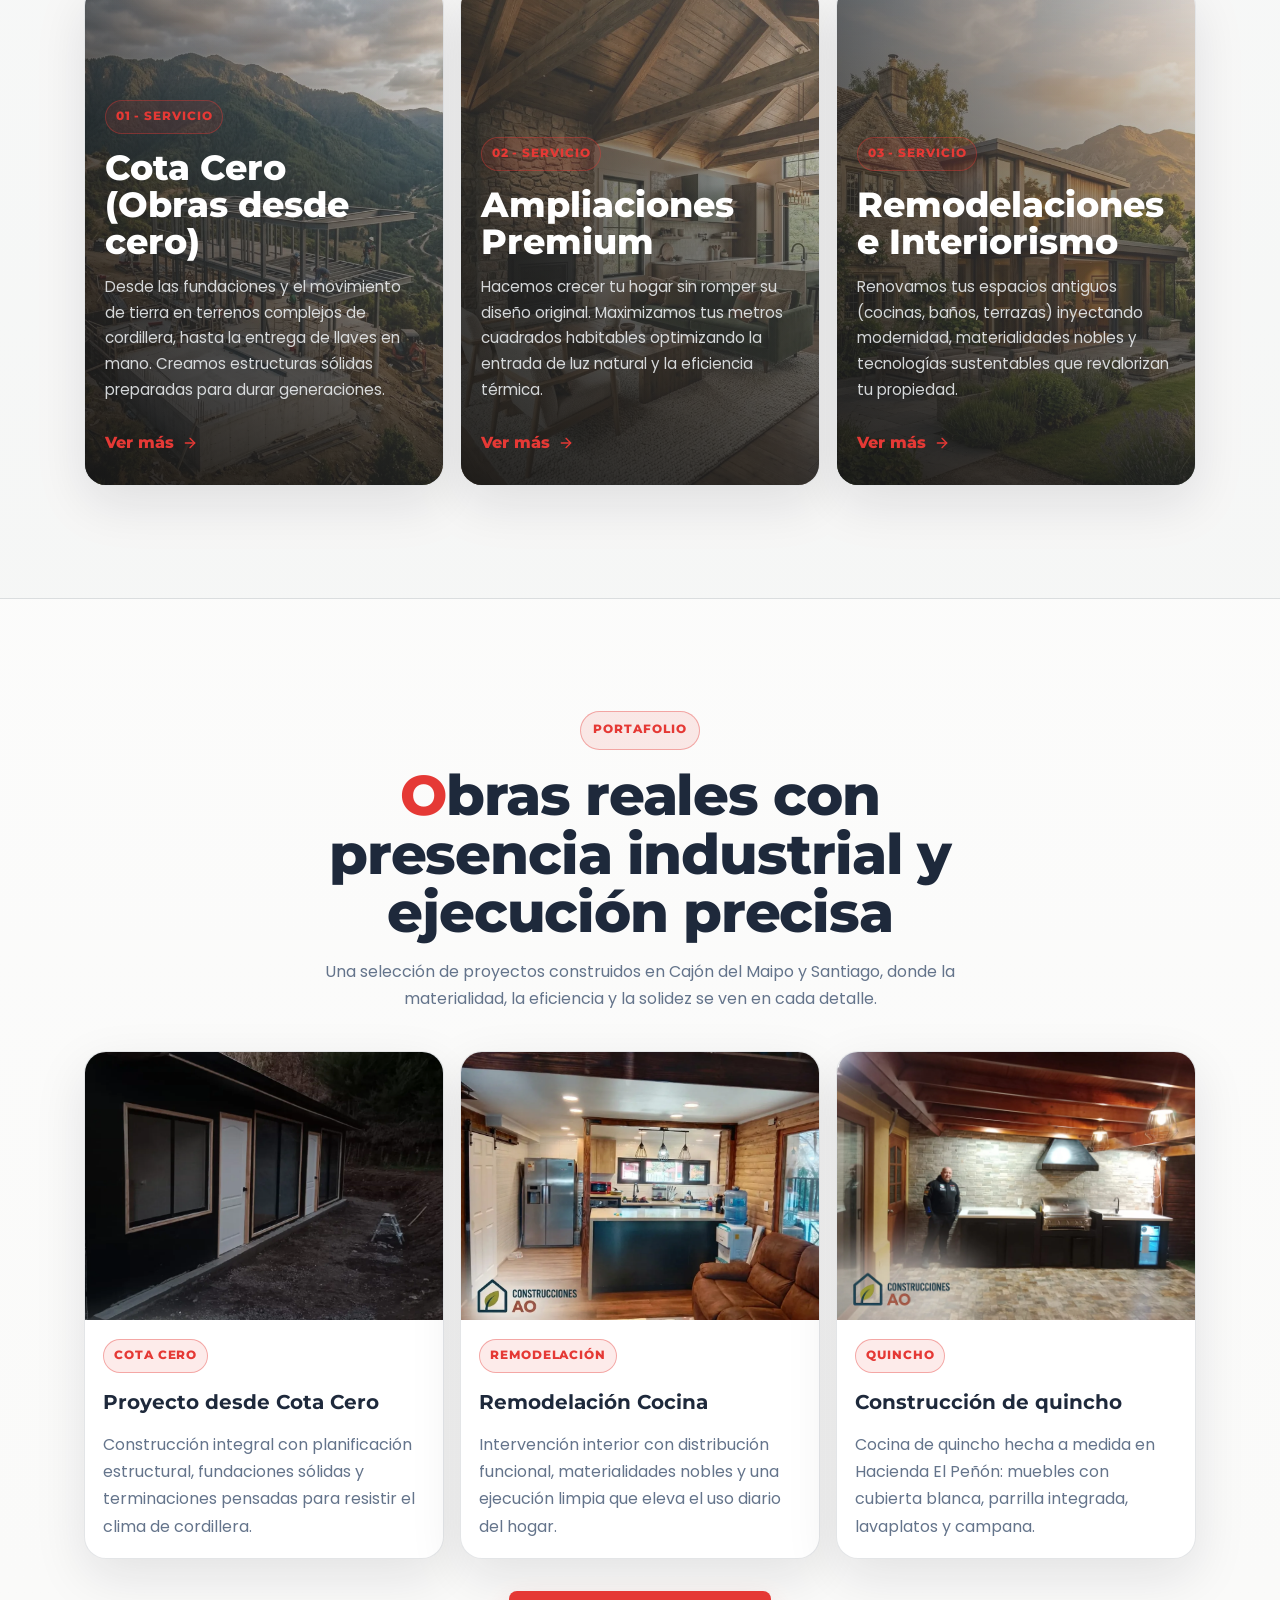
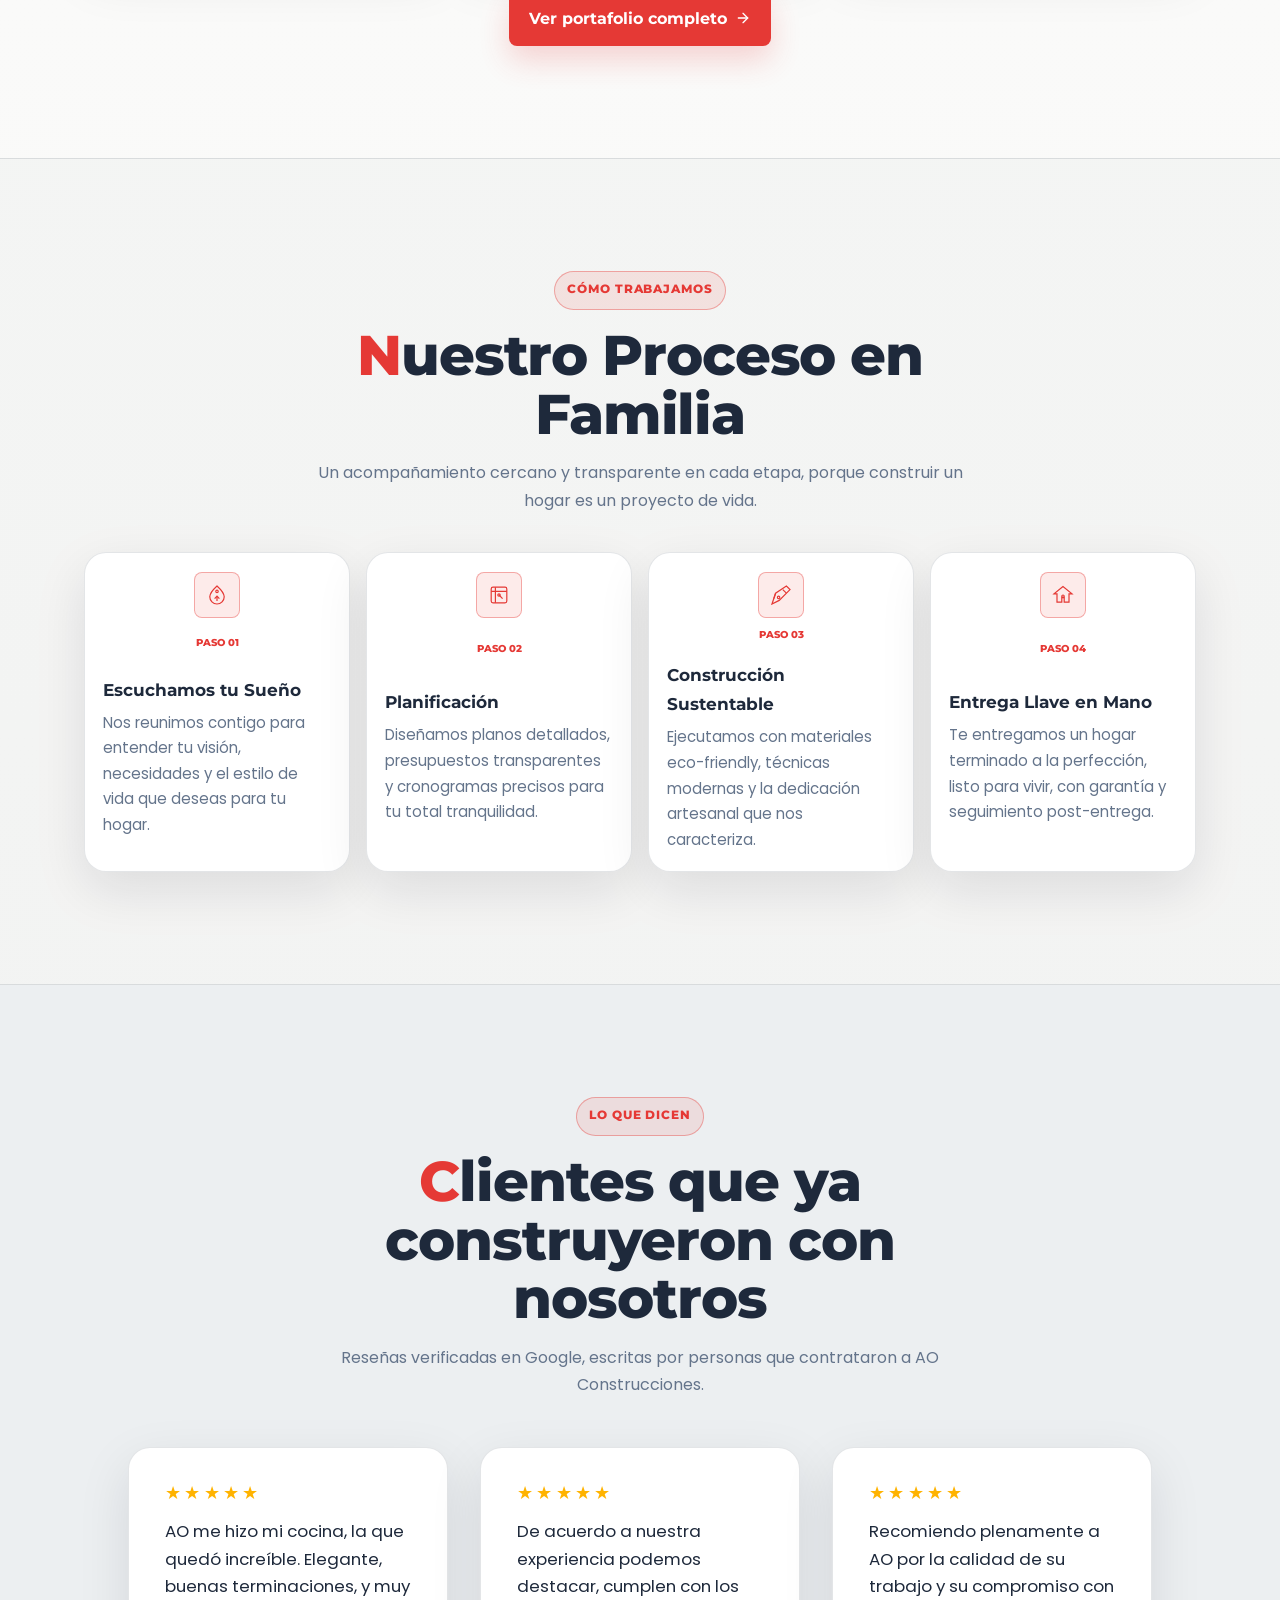
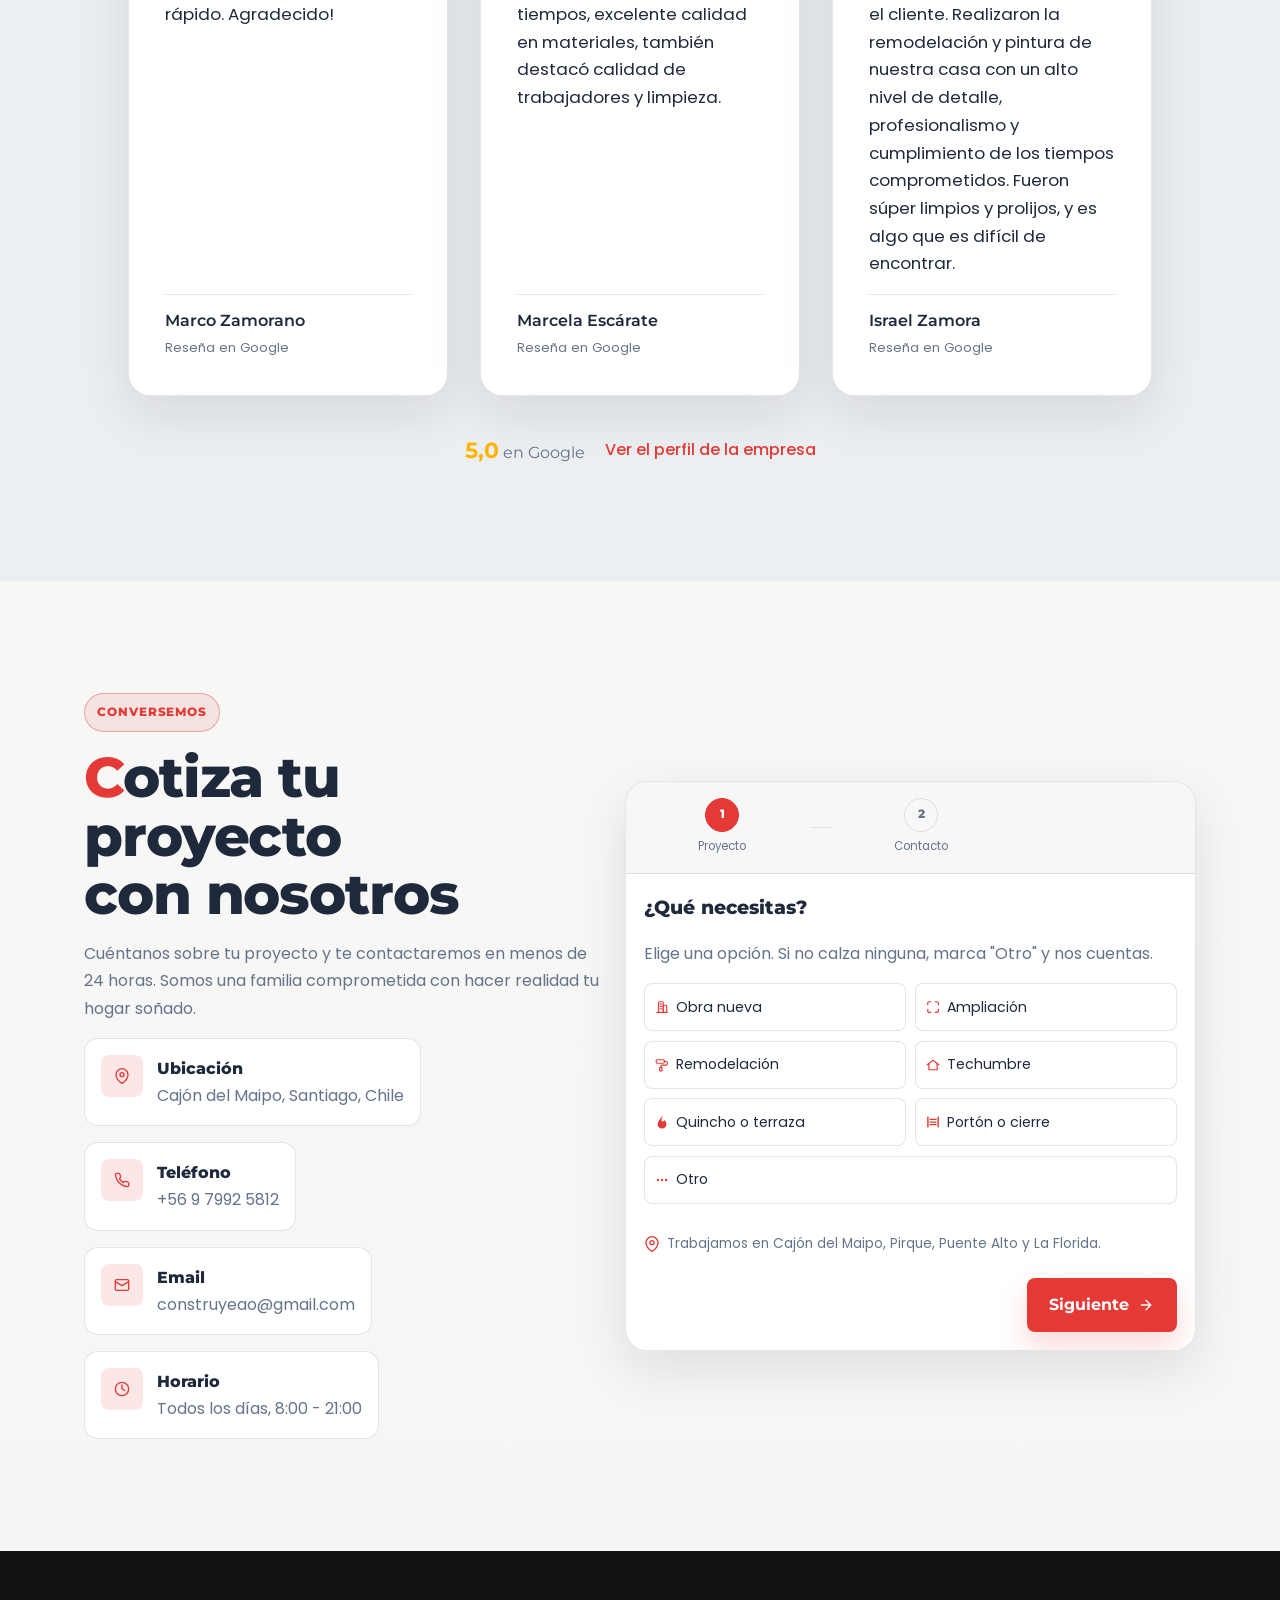
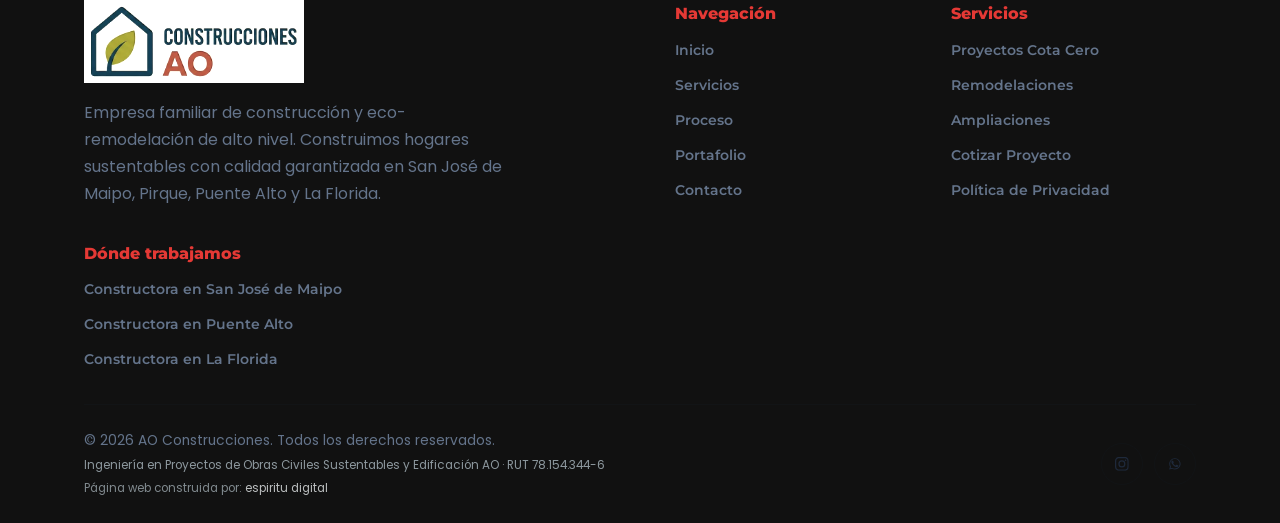
==== commit 5bf30446: "Add quinchos and portones pages and lighten the quote form's first step Two service pages come out o" ====
--- a/index.html
+++ b/index.html
@@ -28,7 +28,7 @@
   <!-- La imagen del hero es el elemento LCP. Sin esto se descubre despues del
        CSS y la fuente, y en movil tarda 4 s en aparecer. -->
   <link rel="preload" as="image" href="assets/img/hero-fachada-las-vertientes-1120.webp" imagesrcset="assets/img/hero-fachada-las-vertientes-720.webp 720w, assets/img/hero-fachada-las-vertientes-1120.webp 1120w" imagesizes="(min-width: 1024px) 560px, 92vw" fetchpriority="high">
-  <link rel="stylesheet" href="css/styles.css?v=a10a1a8c06">
+  <link rel="stylesheet" href="css/styles.css?v=8759e053e4">
 
   <!-- Medición: define dataLayer y window.aoTrack antes que cualquier otro script -->
   <script src="js/tracking.js?v=31e23a3bcc"></script>
@@ -42,6 +42,7 @@
     "telephone": "+56979925812",
     "email": "construyeao@gmail.com",
     "url": "https://aoconstrucciones.cl",
+    "sameAs": ["https://www.instagram.com/aoconstrucciones2026/"],
     "image": "https://aoconstrucciones.cl/assets/img/ao-construcciones-logo-portfolio-transparent.webp",
     "logo": "https://aoconstrucciones.cl/assets/img/ao-construcciones-logo-portfolio-transparent.webp",
     "priceRange": "$$",
@@ -184,6 +185,9 @@
     <symbol id="i-ellipsis" viewBox="0 0 24 24" fill="none" stroke="currentColor" stroke-width="2" stroke-linecap="round" stroke-linejoin="round"><circle cx="5" cy="12" r="1"/><circle cx="12" cy="12" r="1"/><circle cx="19" cy="12" r="1"/></symbol>
     <symbol id="i-building" viewBox="0 0 24 24" fill="none" stroke="currentColor" stroke-width="2" stroke-linecap="round" stroke-linejoin="round"><path d="M3 21h18"/><path d="M6 21V5a2 2 0 0 1 2-2h4a2 2 0 0 1 2 2v16"/><path d="M14 21V9h4a2 2 0 0 1 2 2v10"/><path d="M9 7h2"/><path d="M9 11h2"/><path d="M9 15h2"/></symbol>
     <symbol id="i-whatsapp" viewBox="0 0 24 24" fill="currentColor"><path d="M17.47 14.38c-.3-.15-1.76-.87-2.03-.97-.27-.1-.47-.15-.67.15-.2.3-.77.96-.94 1.16-.17.2-.35.22-.65.07-.3-.15-1.25-.46-2.39-1.47-.88-.79-1.48-1.76-1.65-2.06-.17-.3-.02-.46.13-.61.13-.13.3-.35.45-.52.15-.17.2-.3.3-.5.1-.2.05-.37-.02-.52-.08-.15-.67-1.61-.92-2.21-.24-.58-.49-.5-.67-.51h-.57c-.2 0-.52.07-.79.37-.27.3-1.04 1.02-1.04 2.48s1.06 2.88 1.21 3.08c.15.2 2.1 3.2 5.08 4.49.71.3 1.26.49 1.69.63.71.22 1.36.19 1.87.12.57-.09 1.76-.72 2.01-1.41.25-.7.25-1.29.17-1.42-.07-.13-.27-.2-.57-.35z"/><path d="M12.04 2C6.58 2 2.13 6.45 2.13 11.91c0 1.75.46 3.45 1.32 4.95L2 22l5.25-1.38a9.86 9.86 0 0 0 4.79 1.22h.01c5.46 0 9.91-4.45 9.91-9.91S17.5 2 12.04 2zm0 18.15h-.01a8.2 8.2 0 0 1-4.18-1.15l-.3-.18-3.11.82.83-3.04-.2-.31a8.19 8.19 0 0 1-1.26-4.38c0-4.54 3.7-8.23 8.24-8.23 2.2 0 4.27.86 5.82 2.41a8.18 8.18 0 0 1 2.41 5.83c0 4.54-3.69 8.23-8.24 8.23z"/></symbol>
+    <symbol id="i-roof" viewBox="0 0 24 24" fill="currentColor"><path d="M12 2.5 0.8 11.2l1.3 1.6L4 11.3V21h16v-9.7l1.9 1.5 1.3-1.6zM18 19H6v-9.2l6-4.7 6 4.7z"/></symbol>
+    <symbol id="i-fire" viewBox="0 0 24 24" fill="currentColor"><path d="M12.6 1.5c.6 3.2-1.7 4.8-1.7 7.2 0 1.4 1 2.4 2.3 2.4 1.5 0 2.4-1.2 2-3.2 2.6 1.9 4.3 4.7 4.3 7.7A7.5 7.5 0 0 1 4.5 15.6c0-4.5 3.4-7.6 8.1-14.1z"/></symbol>
+    <symbol id="i-gate" viewBox="0 0 24 24" fill="currentColor"><path d="M2 3h2.5v18H2zm17.5 0H22v18h-2.5zM6 6.5h12v2H6zm0 4.5h12v2H6zm0 4.5h12v2H6z"/></symbol>
     <symbol id="i-instagram" viewBox="0 0 24 24" fill="currentColor"><path d="M12 2.16c3.2 0 3.58.01 4.85.07 1.17.05 1.8.25 2.23.41.56.22.96.48 1.38.9.42.42.68.82.9 1.38.16.42.36 1.06.41 2.23.06 1.27.07 1.65.07 4.85s-.01 3.58-.07 4.85c-.05 1.17-.25 1.8-.41 2.23-.22.56-.48.96-.9 1.38-.42.42-.82.68-1.38.9-.42.16-1.06.36-2.23.41-1.27.06-1.65.07-4.85.07s-3.58-.01-4.85-.07c-1.17-.05-1.8-.25-2.23-.41-.56-.22-.96-.48-1.38-.9-.42-.42-.68-.82-.9-1.38-.16-.42-.36-1.06-.41-2.23-.06-1.27-.07-1.65-.07-4.85s.01-3.58.07-4.85c.05-1.17.25-1.8.41-2.23.22-.56.48-.96.9-1.38.42-.42.82-.68 1.38-.9.42-.16 1.06-.36 2.23-.41 1.27-.06 1.65-.07 4.85-.07M12 0C8.74 0 8.33.01 7.05.07 5.78.13 4.9.33 4.14.63a5.9 5.9 0 0 0-2.13 1.38A5.9 5.9 0 0 0 .63 4.14c-.3.76-.5 1.64-.56 2.91C.01 8.33 0 8.74 0 12s.01 3.67.07 4.95c.06 1.27.26 2.15.56 2.91a5.9 5.9 0 0 0 1.38 2.13 5.9 5.9 0 0 0 2.13 1.38c.76.3 1.64.5 2.91.56C8.33 23.99 8.74 24 12 24s3.67-.01 4.95-.07c1.27-.06 2.15-.26 2.91-.56a5.9 5.9 0 0 0 2.13-1.38 5.9 5.9 0 0 0 1.38-2.13c.3-.76.5-1.64.56-2.91.06-1.28.07-1.69.07-4.95s-.01-3.67-.07-4.95c-.06-1.27-.26-2.15-.56-2.91a5.9 5.9 0 0 0-1.38-2.13A5.9 5.9 0 0 0 19.86.63c-.76-.3-1.64-.5-2.91-.56C15.67.01 15.26 0 12 0z"/><path d="M12 5.84A6.16 6.16 0 1 0 18.16 12 6.16 6.16 0 0 0 12 5.84zM12 16a4 4 0 1 1 4-4 4 4 0 0 1-4 4z"/><circle cx="18.41" cy="5.59" r="1.44"/></symbol>
     <symbol id="i-facebook-f" viewBox="0 0 24 24" fill="currentColor"><path d="M14.5 8.5V6.75c0-.83.17-1.25 1.45-1.25H17.5V2.14C17.05 2.08 16.15 2 15.09 2c-2.65 0-4.34 1.6-4.34 4.4V8.5H7.5V12h3.25v10h3.75V12h2.9l.45-3.5z"/></symbol>
   </defs></svg>
@@ -300,7 +304,7 @@
         <div class="section-tag">Nuestros Servicios</div>
         <h2 class="section-title">Soluciones integrales de<br>construcción sustentable</h2>
         <p class="section-subtitle">Planificación rigurosa y ejecución de primer nivel para hacer crecer tu patrimonio. Nos encargamos de todo el proceso para que construyas con total tranquilidad.</p>
-        <p class="section-subtitle">También hacemos techumbres, quinchos, cobertizos, portones, quebravistas, decks, terrazas, cierres perimetrales, instalación de piso vinílico y proyectos de pintura y fachadas.</p>
+        <p class="section-subtitle">También hacemos techumbres, <a href="construccion-de-quinchos.html">quinchos</a>, cobertizos, <a href="fabricacion-de-portones.html">portones</a>, quebravistas, decks, terrazas, cierres perimetrales, instalación de piso vinílico y proyectos de pintura y fachadas.</p>
       </div>
 
       <div class="services__grid">
@@ -351,7 +355,7 @@
       <div class="projects__grid">
         <article class="project-preview reveal delay-1">
           <a href="portafolio.html" class="project-preview__media" aria-label="Ver proyecto desde cota cero">
-            <img src="Portafolio%20AOconstrucciones/Proyecto%20desde%20Cota%20Cero%20Resultado%20final.webp?v=2" alt="Proyecto desde cota cero construido por AO Construcciones" loading="lazy" width="1080" height="1440">
+            <img src="Portafolio%20AOconstrucciones/Proyecto%20desde%20Cota%20Cero%20Resultado%20final.webp?v=3" alt="Proyecto desde cota cero construido por AO Construcciones" loading="lazy" width="1080" height="1440">
           </a>
           <div class="project-preview__content">
             <span class="project-preview__type">Cota Cero</span>
@@ -362,7 +366,7 @@
 
         <article class="project-preview reveal delay-2">
           <a href="portafolio.html" class="project-preview__media" aria-label="Ver remodelación de cocina">
-            <img src="Portafolio%20AOconstrucciones/Remodelaci%C3%B3n%20Cocina%20Resultado%20final.webp?v=2" alt="Remodelación de cocina premium por AO Construcciones" loading="lazy" width="1080" height="806">
+            <img src="Portafolio%20AOconstrucciones/Remodelaci%C3%B3n%20Cocina%20Resultado%20final.webp?v=3" alt="Remodelación de cocina premium por AO Construcciones" loading="lazy" width="1080" height="806">
           </a>
           <div class="project-preview__content">
             <span class="project-preview__type">Remodelación</span>
@@ -373,7 +377,7 @@
 
         <article class="project-preview reveal delay-3">
           <a href="portafolio.html" class="project-preview__media" aria-label="Ver construcción de quincho">
-            <img src="Portafolio%20AOconstrucciones/Construcci%C3%B3n%20de%20quincho%20Resultado%20final.webp?v=2" alt="Construcción de quincho de AO Construcciones en Hacienda El Peñón, Puente Alto" loading="lazy" width="1019" height="573">
+            <img src="Portafolio%20AOconstrucciones/Construcci%C3%B3n%20de%20quincho%20Resultado%20final.webp?v=3" alt="Construcción de quincho de AO Construcciones en Hacienda El Peñón, Puente Alto" loading="lazy" width="1600" height="1200">
           </a>
           <div class="project-preview__content">
             <span class="project-preview__type">Quincho</span>
@@ -576,15 +580,27 @@
               <div class="form-options">
                 <div class="form-option">
                   <input type="radio" id="opt-cota" name="service" value="cota-cero">
-                  <label for="opt-cota"><svg class="icon" aria-hidden="true" focusable="false"><use href="#i-building"></use></svg> Desde Cota Cero</label>
+                  <label for="opt-cota"><svg class="icon" aria-hidden="true" focusable="false"><use href="#i-building"></use></svg> Obra nueva</label>
+                </div>
+                <div class="form-option">
+                  <input type="radio" id="opt-ampliacion" name="service" value="ampliacion">
+                  <label for="opt-ampliacion"><svg class="icon" aria-hidden="true" focusable="false"><use href="#i-expand"></use></svg> Ampliación</label>
                 </div>
                 <div class="form-option">
                   <input type="radio" id="opt-remodel" name="service" value="remodelacion">
                   <label for="opt-remodel"><svg class="icon" aria-hidden="true" focusable="false"><use href="#i-paint-roller"></use></svg> Remodelación</label>
                 </div>
                 <div class="form-option">
-                  <input type="radio" id="opt-ampliacion" name="service" value="ampliacion">
-                  <label for="opt-ampliacion"><svg class="icon" aria-hidden="true" focusable="false"><use href="#i-expand"></use></svg> Ampliación</label>
+                  <input type="radio" id="opt-techumbre" name="service" value="techumbre">
+                  <label for="opt-techumbre"><svg class="icon" aria-hidden="true" focusable="false"><use href="#i-roof"></use></svg> Techumbre</label>
+                </div>
+                <div class="form-option">
+                  <input type="radio" id="opt-quincho" name="service" value="quincho">
+                  <label for="opt-quincho"><svg class="icon" aria-hidden="true" focusable="false"><use href="#i-fire"></use></svg> Quincho o terraza</label>
+                </div>
+                <div class="form-option">
+                  <input type="radio" id="opt-porton" name="service" value="porton">
+                  <label for="opt-porton"><svg class="icon" aria-hidden="true" focusable="false"><use href="#i-gate"></use></svg> Portón o cierre</label>
                 </div>
                 <div class="form-option">
                   <input type="radio" id="opt-otro" name="service" value="otro">
@@ -592,21 +608,7 @@
                 </div>
               </div>
 
-              <div class="form-group">
-                <label for="input-location">Comuna <span class="form-optional">(opcional)</span></label>
-                <select id="input-location" name="location">
-                  <option value="" disabled selected>Selecciona una comuna</option>
-                  <option value="san-jose-de-maipo">San José de Maipo</option>
-                  <option value="cajon-del-maipo">Cajón del Maipo</option>
-                  <option value="pirque">Pirque</option>
-                  <option value="puente-alto">Puente Alto</option>
-                  <option value="la-florida">La Florida</option>
-                  <option value="las-condes">Las Condes</option>
-                  <option value="providencia">Providencia</option>
-                  <option value="santiago-centro">Santiago Centro</option>
-                  <option value="otra">Otra comuna</option>
-                </select>
-              </div>
+              <p class="form-zone"><svg class="icon" aria-hidden="true" focusable="false"><use href="#i-location-dot"></use></svg> Trabajamos en Cajón del Maipo, Pirque, Puente Alto y La Florida.</p>
 
               <p class="form-feedback" id="feedback-1" role="alert" aria-live="polite"></p>
 
@@ -635,6 +637,19 @@
 
               <details class="form-more">
                 <summary>Agregar más detalles <span class="form-optional">(opcional)</span></summary>
+
+                <div class="form-group">
+                  <label for="input-location">Comuna</label>
+                  <select id="input-location" name="location">
+                    <option value="" disabled selected>Selecciona una comuna</option>
+                    <option value="san-jose-de-maipo">San José de Maipo</option>
+                    <option value="cajon-del-maipo">Cajón del Maipo</option>
+                    <option value="pirque">Pirque</option>
+                    <option value="puente-alto">Puente Alto</option>
+                    <option value="la-florida">La Florida</option>
+                    <option value="otra">Otra comuna</option>
+                  </select>
+                </div>
 
                 <div class="form-group">
                   <label for="input-email">Correo electrónico</label>
@@ -739,8 +754,7 @@
           <p class="footer__credit">Página web construida por: <a href="https://espiritudigital.cl" target="_blank" rel="noopener noreferrer">espiritu digital</a></p>
         </div>
         <div class="footer__social">
-          <a href="#" aria-label="Instagram" id="social-instagram"><svg class="icon" aria-hidden="true" focusable="false"><use href="#i-instagram"></use></svg></a>
-          <a href="#" aria-label="Facebook" id="social-facebook"><svg class="icon" aria-hidden="true" focusable="false"><use href="#i-facebook-f"></use></svg></a>
+          <a href="https://www.instagram.com/aoconstrucciones2026/" target="_blank" rel="noopener noreferrer" aria-label="Instagram de AO Construcciones" id="social-instagram"><svg class="icon" aria-hidden="true" focusable="false"><use href="#i-instagram"></use></svg></a>
           <a href="https://wa.me/56979925812?text=Hola%2C%20vi%20su%20sitio%20web%20y%20quiero%20cotizar%20un%20proyecto" target="_blank" rel="noopener noreferrer" aria-label="WhatsApp" id="social-whatsapp"><svg class="icon" aria-hidden="true" focusable="false"><use href="#i-whatsapp"></use></svg></a>
         </div>
       </div>
--- a/css/styles.css
+++ b/css/styles.css
@@ -961,7 +961,33 @@
 
 .form-options {
   display: grid;
-  gap: 0.75rem;
+  grid-template-columns: repeat(2, minmax(0, 1fr));
+  gap: 0.6rem;
+}
+
+/* "Otro" ocupa la fila completa: son 7 opciones en 2 columnas. */
+.form-option:last-child:nth-child(odd) {
+  grid-column: 1 / -1;
+}
+
+/* Responde "¿trabajan en mi comuna?" sin pedir interacción: antes la gente
+   abría el selector de comuna solo para averiguarlo y se iba. */
+.form-zone {
+  display: flex;
+  align-items: flex-start;
+  gap: 0.45rem;
+  margin: 0.9rem 0 0;
+  font-size: 0.85rem;
+  line-height: 1.4;
+  color: var(--text-secondary, #5b6472);
+}
+
+.form-zone .icon {
+  flex: none;
+  width: 1rem;
+  height: 1rem;
+  margin-top: 0.1rem;
+  color: var(--accent-color);
 }
 
 .form-option input {
@@ -2167,3 +2193,19 @@
     bottom: 92px;
   }
 }
+
+/* Links a las páginas de servicio dentro del texto de servicios */
+.section-subtitle a {
+  color: var(--accent-color);
+  text-decoration: underline;
+  text-underline-offset: 3px;
+}
+
+/* Con 2 columnas en celular, "Remodelación" no cabía con el relleno original. */
+.form-options .form-option label {
+  gap: 0.45rem;
+  min-height: 48px;
+  padding: 0.65rem 0.6rem;
+  font-size: 0.88rem;
+  line-height: 1.25;
+}
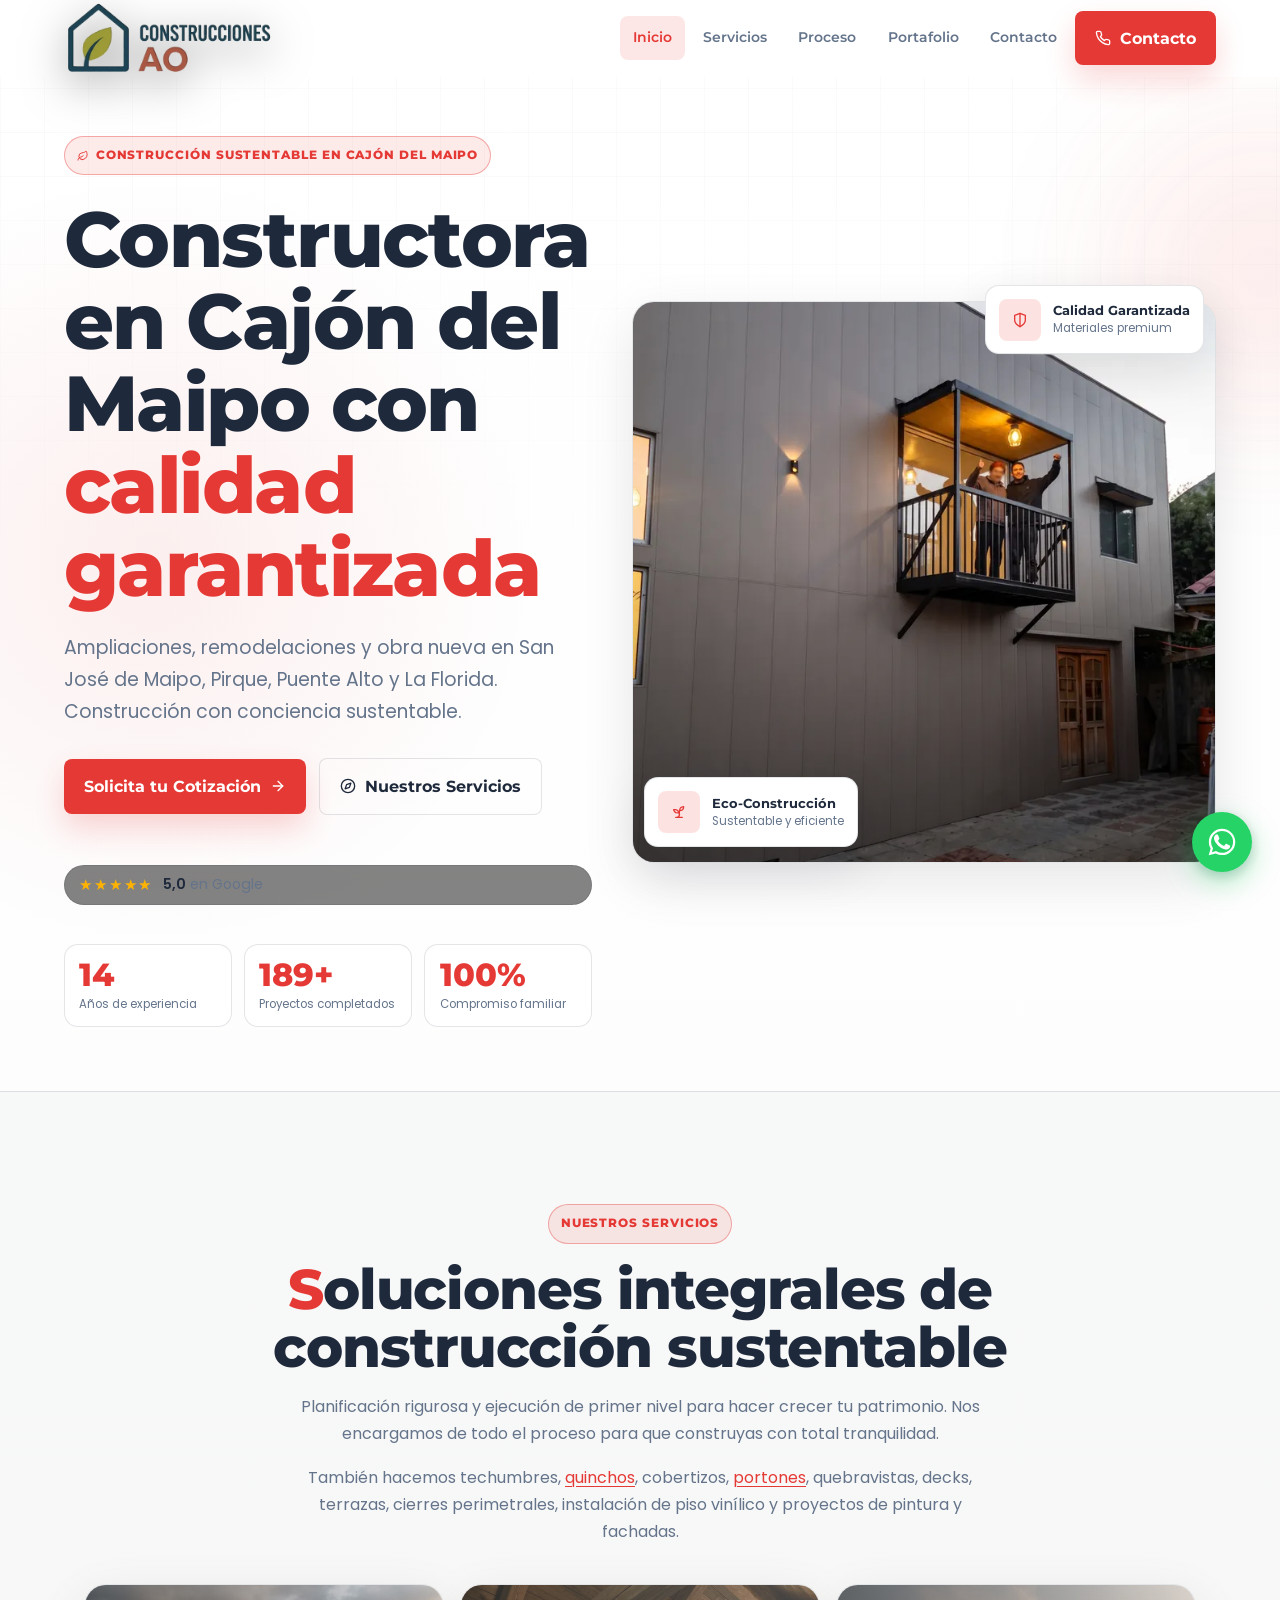
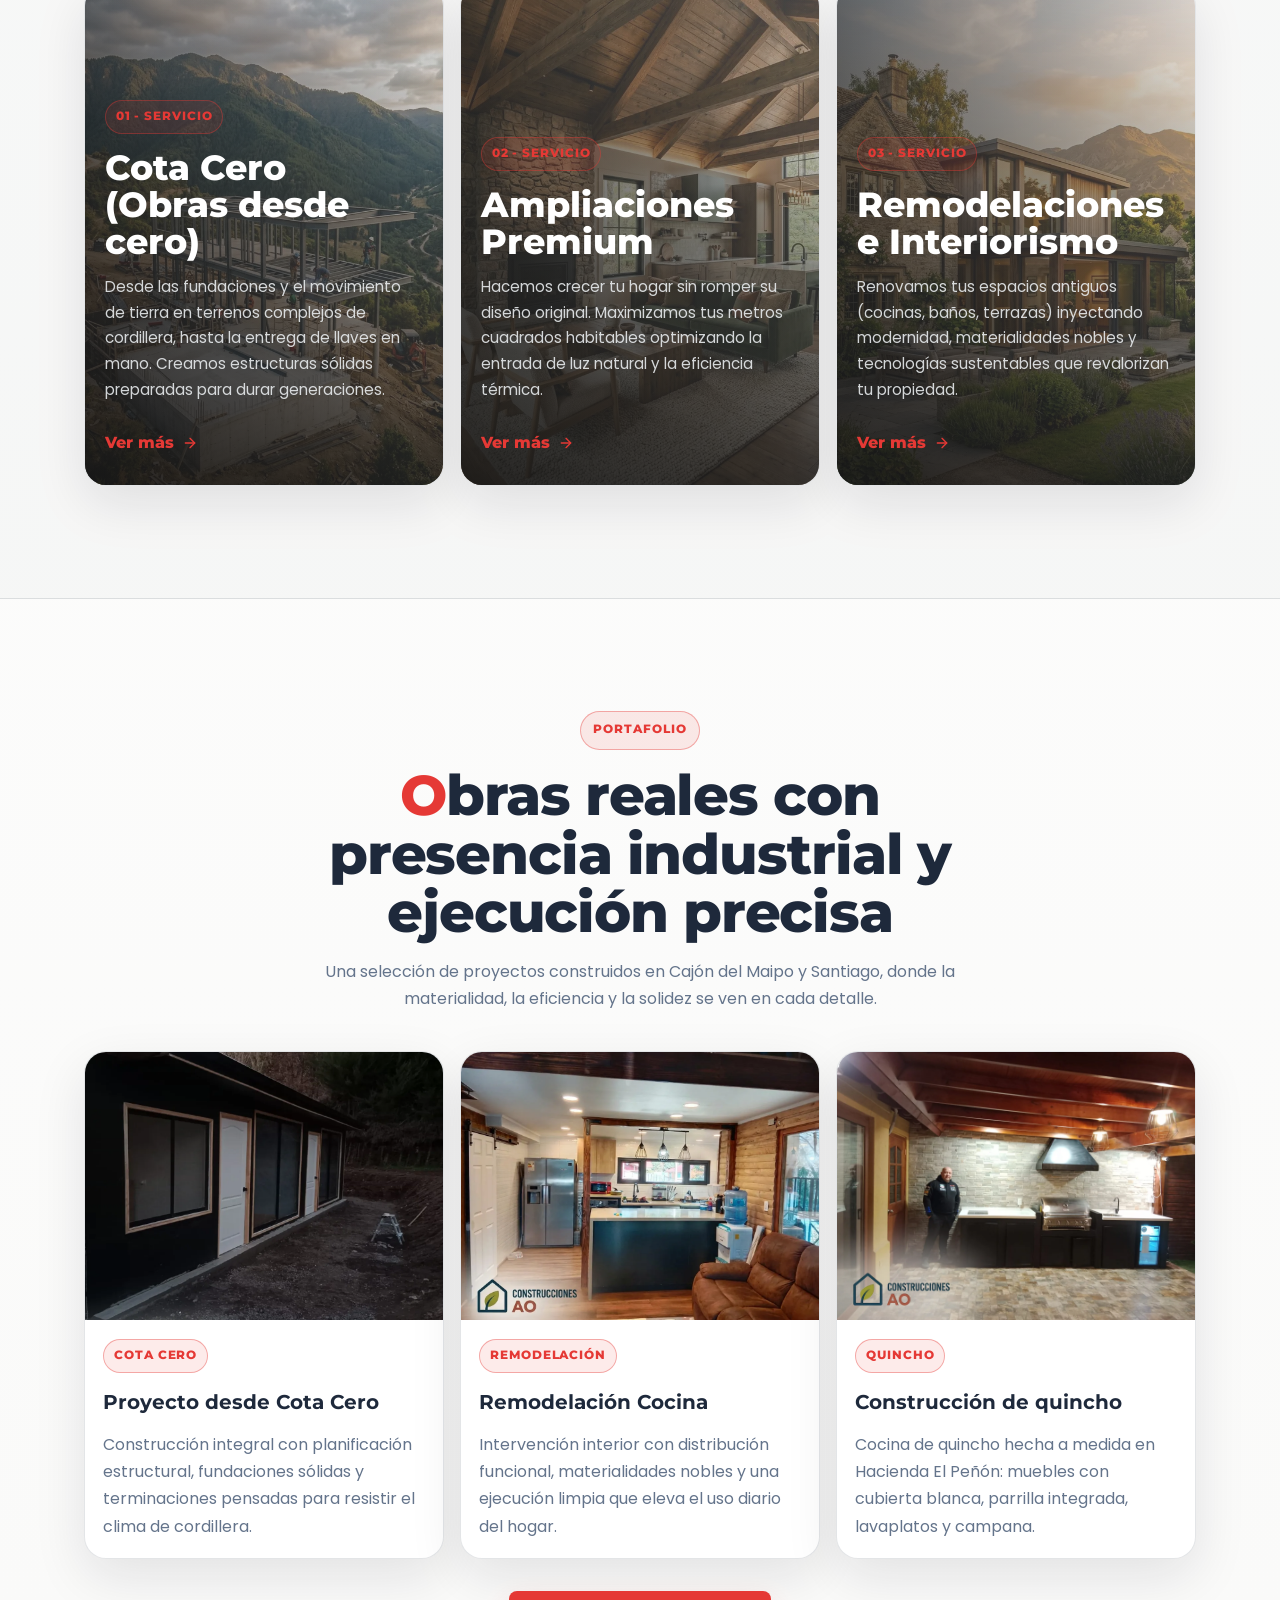
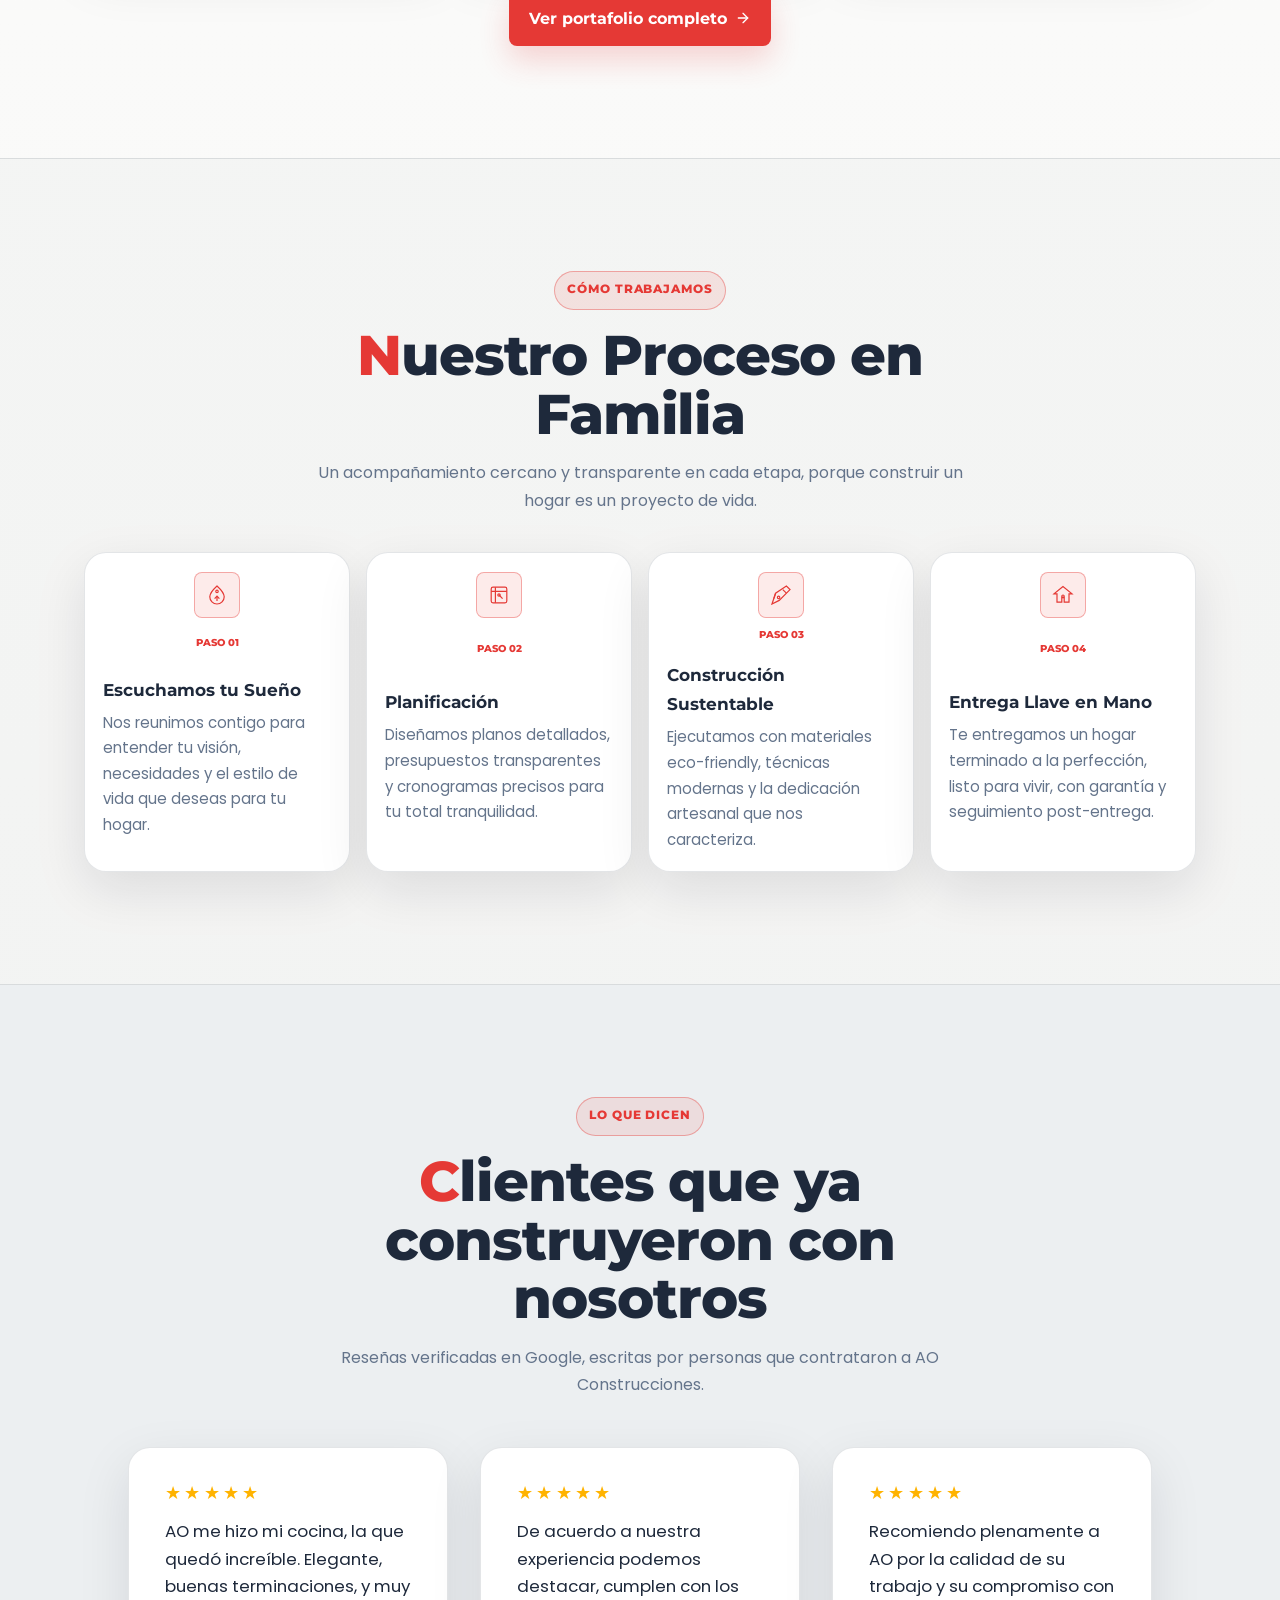
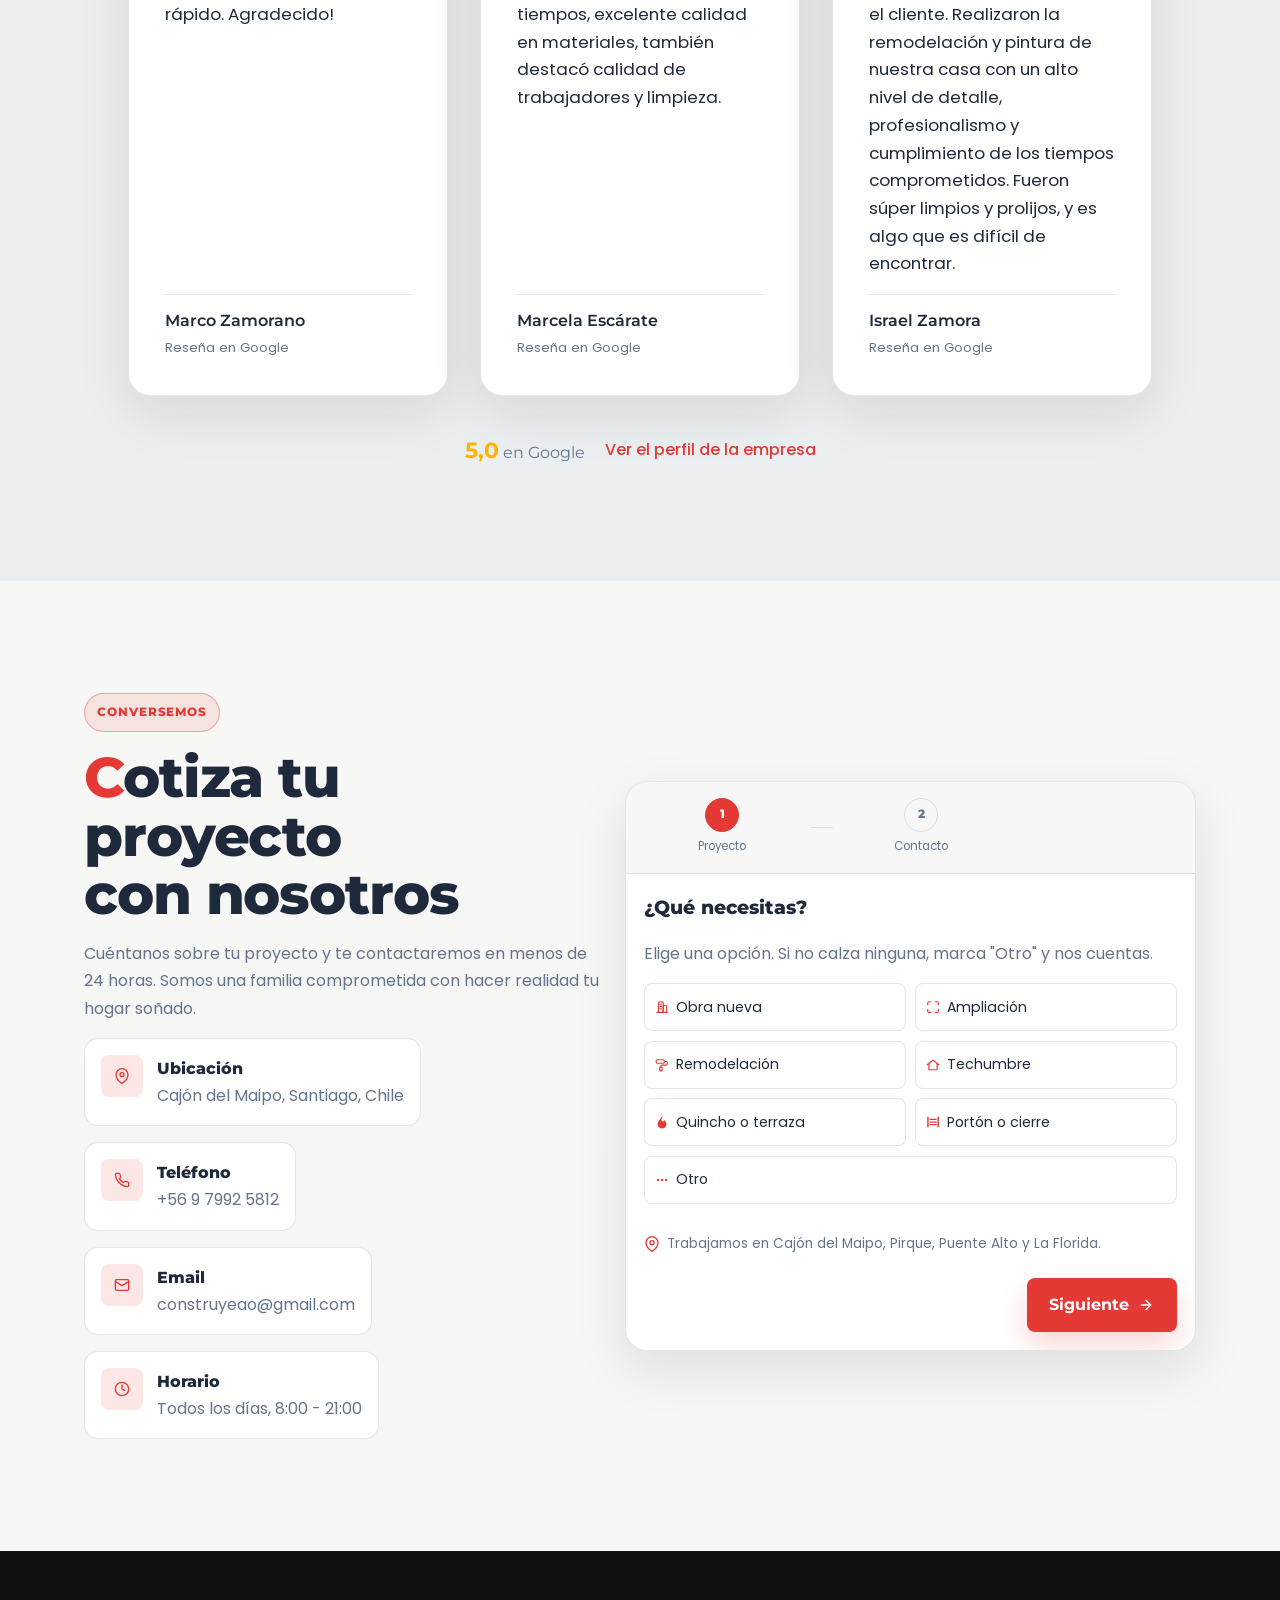
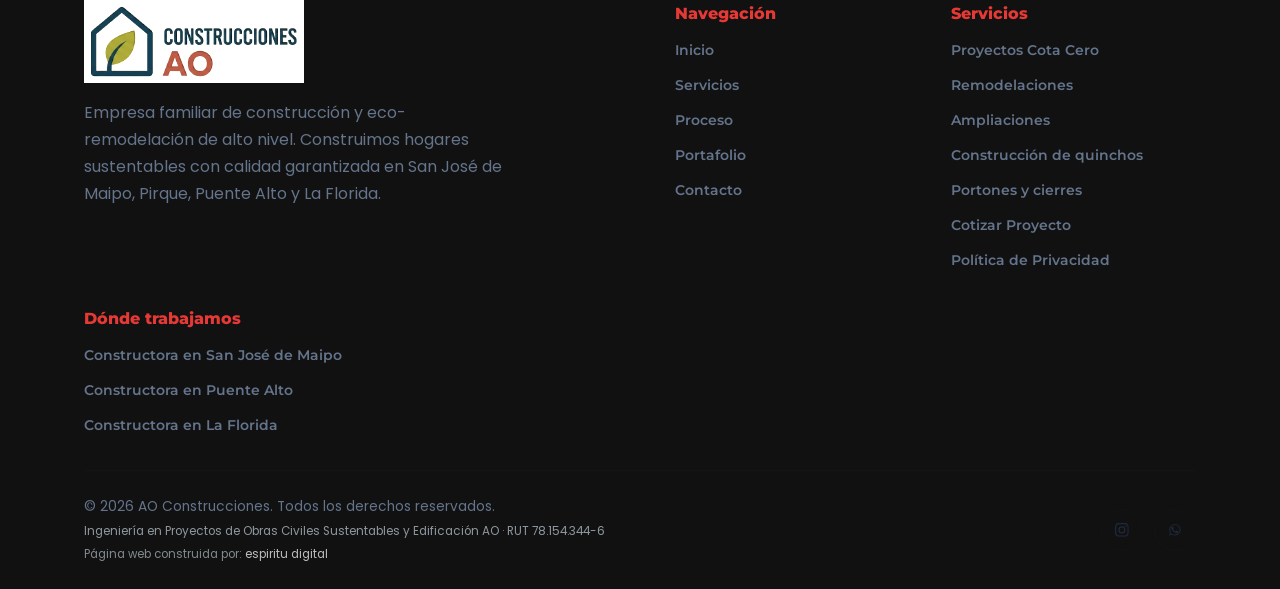
==== commit 4bfaf22d: "Give landings and service pages the same persuasion as the home page Paid traffic lands on these pag" ====
--- a/index.html
+++ b/index.html
@@ -28,7 +28,7 @@
   <!-- La imagen del hero es el elemento LCP. Sin esto se descubre despues del
        CSS y la fuente, y en movil tarda 4 s en aparecer. -->
   <link rel="preload" as="image" href="assets/img/hero-fachada-las-vertientes-1120.webp" imagesrcset="assets/img/hero-fachada-las-vertientes-720.webp 720w, assets/img/hero-fachada-las-vertientes-1120.webp 1120w" imagesizes="(min-width: 1024px) 560px, 92vw" fetchpriority="high">
-  <link rel="stylesheet" href="css/styles.css?v=8759e053e4">
+  <link rel="stylesheet" href="css/styles.css?v=3df37b51d6">
 
   <!-- Medición: define dataLayer y window.aoTrack antes que cualquier otro script -->
   <script src="js/tracking.js?v=31e23a3bcc"></script>
@@ -735,6 +735,8 @@
           <a href="#servicios" class="footer__link">Proyectos Cota Cero</a>
           <a href="#servicios" class="footer__link">Remodelaciones</a>
           <a href="#servicios" class="footer__link">Ampliaciones</a>
+          <a href="construccion-de-quinchos.html" class="footer__link">Construcción de quinchos</a>
+          <a href="fabricacion-de-portones.html" class="footer__link">Portones y cierres</a>
           <a href="#contacto" class="footer__link">Cotizar Proyecto</a>
           <a href="privacidad.html" class="footer__link">Política de Privacidad</a>
         </div>
--- a/css/styles.css
+++ b/css/styles.css
@@ -2209,3 +2209,329 @@
   font-size: 0.88rem;
   line-height: 1.25;
 }
+
+/* ============================================
+   LANDINGS Y PÁGINAS DE SERVICIO — secciones de conversión
+   A estas páginas llega tráfico pagado: tienen que convencer tanto como el
+   home (prueba social, antes y después, proceso y llamados a la acción).
+   ============================================ */
+
+.navbar__cta-short {
+  display: none;
+}
+
+@media (max-width: 520px) {
+  .navbar__cta-long {
+    display: none;
+  }
+
+  .navbar__cta-short {
+    display: inline;
+  }
+}
+
+.local-hero__rating {
+  display: inline-flex;
+  align-items: center;
+  gap: 0.55rem;
+  margin-top: 1.25rem;
+  padding: 0.45rem 0.95rem;
+  border: 1px solid var(--border-subtle);
+  border-radius: 999px;
+  background: var(--bg-surface);
+  box-shadow: 0 6px 18px rgba(15, 23, 42, 0.06);
+  color: var(--text-secondary);
+  font-size: 0.88rem;
+  transition: border-color var(--transition);
+}
+
+.local-hero__rating:hover {
+  border-color: var(--border-accent);
+}
+
+.local-hero__rating strong {
+  color: var(--text-primary);
+}
+
+.local-hero__stars {
+  color: #ffb300;
+  letter-spacing: 0.12em;
+}
+
+.local-hero__assure {
+  display: flex;
+  flex-wrap: wrap;
+  align-items: center;
+  gap: 0.35rem 0.5rem;
+  margin-top: 1rem;
+  color: var(--text-secondary);
+  font-size: 0.88rem;
+  font-weight: 500;
+}
+
+.local-hero__assure .icon {
+  color: #16a34a;
+}
+
+/* Antes y después */
+.local-ba {
+  display: grid;
+  grid-template-columns: repeat(2, minmax(0, 1fr));
+  gap: clamp(0.6rem, 2vw, 1.25rem);
+}
+
+.local-ba__item {
+  position: relative;
+  margin: 0;
+  overflow: hidden;
+  border-radius: var(--radius-lg);
+  background: var(--bg-elevated);
+  box-shadow: var(--shadow-soft);
+}
+
+.local-ba__item img {
+  width: 100%;
+  height: clamp(260px, 52vw, 560px);
+  object-fit: cover;
+}
+
+.local-ba__label {
+  position: absolute;
+  top: clamp(0.6rem, 2vw, 1rem);
+  left: clamp(0.6rem, 2vw, 1rem);
+  padding: 0.4rem 0.85rem;
+  border-radius: 999px;
+  background: rgba(255, 255, 255, 0.94);
+  color: var(--text-primary);
+  font-family: var(--font-heading);
+  font-size: clamp(0.72rem, 2vw, 0.85rem);
+  font-weight: 800;
+  letter-spacing: 0.08em;
+  text-transform: uppercase;
+}
+
+.local-ba__label--after {
+  background: var(--accent-color);
+  color: var(--white);
+}
+
+.local-ba__place {
+  display: flex;
+  align-items: center;
+  gap: 0.35rem;
+  margin-top: 0.9rem;
+  color: var(--text-secondary);
+  font-size: 0.88rem;
+  font-weight: 600;
+}
+
+.local-ba__place .icon {
+  color: var(--accent-color);
+}
+
+.local-steps__title {
+  margin-top: 2.25rem;
+  font-family: var(--font-heading);
+  font-size: 1rem;
+  font-weight: 700;
+}
+
+.local-steps {
+  display: grid;
+  grid-template-columns: repeat(4, minmax(0, 1fr));
+  gap: clamp(0.5rem, 1.5vw, 1rem);
+  margin-top: 0.9rem;
+}
+
+.local-steps__item {
+  position: relative;
+  margin: 0;
+  overflow: hidden;
+  border-radius: var(--radius-md);
+}
+
+.local-steps__item img {
+  width: 100%;
+  aspect-ratio: 1;
+  object-fit: cover;
+}
+
+.local-steps__item figcaption {
+  position: absolute;
+  left: 0.5rem;
+  bottom: 0.5rem;
+  display: grid;
+  place-items: center;
+  width: 1.8rem;
+  height: 1.8rem;
+  border-radius: 50%;
+  background: var(--accent-color);
+  color: var(--white);
+  font-family: var(--font-heading);
+  font-size: 0.82rem;
+  font-weight: 800;
+}
+
+@media (max-width: 600px) {
+  .local-steps {
+    grid-template-columns: repeat(2, minmax(0, 1fr));
+  }
+}
+
+.local-ba__cta {
+  display: flex;
+  flex-wrap: wrap;
+  align-items: center;
+  gap: 0.75rem 1.25rem;
+  margin-top: 2rem;
+}
+
+.local-ba__cta span {
+  color: var(--text-secondary);
+  font-size: 0.9rem;
+}
+
+/* Banda de llamado a la acción */
+.local-cta {
+  padding: clamp(3rem, 7vw, 4.5rem) 0;
+  background:
+    radial-gradient(circle at 85% 20%, rgba(229, 57, 53, 0.28), transparent 22rem),
+    #1e293b;
+  color: #ffffff;
+}
+
+.local-cta__inner {
+  display: grid;
+  gap: 1.75rem;
+  align-items: center;
+}
+
+.local-cta h2 {
+  max-width: 20ch;
+  font-family: var(--font-heading);
+  font-size: clamp(1.6rem, 4.5vw, 2.3rem);
+  font-weight: 800;
+  line-height: 1.12;
+  color: #ffffff;
+  text-wrap: balance;
+}
+
+.local-cta p {
+  max-width: 46ch;
+  margin-top: 0.8rem;
+  color: rgba(255, 255, 255, 0.78);
+}
+
+.local-cta__actions {
+  display: flex;
+  flex-wrap: wrap;
+  gap: 0.7rem;
+}
+
+.local-cta__btn {
+  display: inline-flex;
+  align-items: center;
+  gap: 0.5rem;
+  min-height: 48px;
+  padding: 0.85rem 1.2rem;
+  border: 1px solid rgba(255, 255, 255, 0.28);
+  border-radius: var(--radius-sm);
+  color: #ffffff;
+  font-family: var(--font-heading);
+  font-weight: 700;
+  transition: background var(--transition), border-color var(--transition);
+}
+
+.local-cta__btn:hover {
+  border-color: rgba(255, 255, 255, 0.6);
+  background: rgba(255, 255, 255, 0.08);
+}
+
+@media (min-width: 900px) {
+  .local-cta__inner {
+    grid-template-columns: minmax(0, 1fr) auto;
+  }
+}
+
+/* Servicios con link y "también hacemos" */
+.local-service {
+  display: flex;
+  flex-direction: column;
+}
+
+.local-service__link {
+  display: inline-flex;
+  align-items: center;
+  gap: 0.35rem;
+  margin-top: auto;
+  padding-top: 1rem;
+  color: var(--accent-color);
+  font-size: 0.88rem;
+  font-weight: 700;
+}
+
+.local-services__more {
+  margin-top: 1.75rem;
+  color: var(--text-secondary);
+  font-size: 0.93rem;
+}
+
+.local-services__more a {
+  display: inline-block;
+  margin: 0.3rem 0.35rem 0 0;
+  padding: 0.35rem 0.8rem;
+  border: 1px solid var(--border-subtle);
+  border-radius: 999px;
+  background: var(--bg-surface);
+  color: var(--text-primary);
+  font-weight: 600;
+  font-size: 0.85rem;
+}
+
+.local-services__more a:hover {
+  border-color: var(--border-accent);
+  color: var(--accent-color);
+}
+
+/* Reseñas y proceso dentro de las landings */
+.reviews .local-section__head h2,
+.local-ba-section h2 {
+  max-width: 20ch;
+  font-family: var(--font-heading);
+  font-size: clamp(1.6rem, 4.5vw, 2.3rem);
+  font-weight: 800;
+  line-height: 1.12;
+  letter-spacing: -0.02em;
+  text-wrap: balance;
+}
+
+.reviews .local-section__head {
+  margin-bottom: 0;
+}
+
+.reviews .local-section__lead {
+  max-width: 46ch;
+  margin-top: 0.9rem;
+  color: var(--text-secondary);
+}
+
+.local-section__head .section-tag {
+  margin-bottom: 0.9rem;
+}
+
+@media (min-width: 900px) {
+  .local-process {
+    grid-template-columns: repeat(2, minmax(0, 1fr));
+  }
+}
+
+.local-hero__assure span {
+  display: inline-flex;
+  align-items: center;
+  gap: 0.35rem;
+  white-space: nowrap;
+}
+
+.local-hero__assure {
+  column-gap: 1rem;
+}
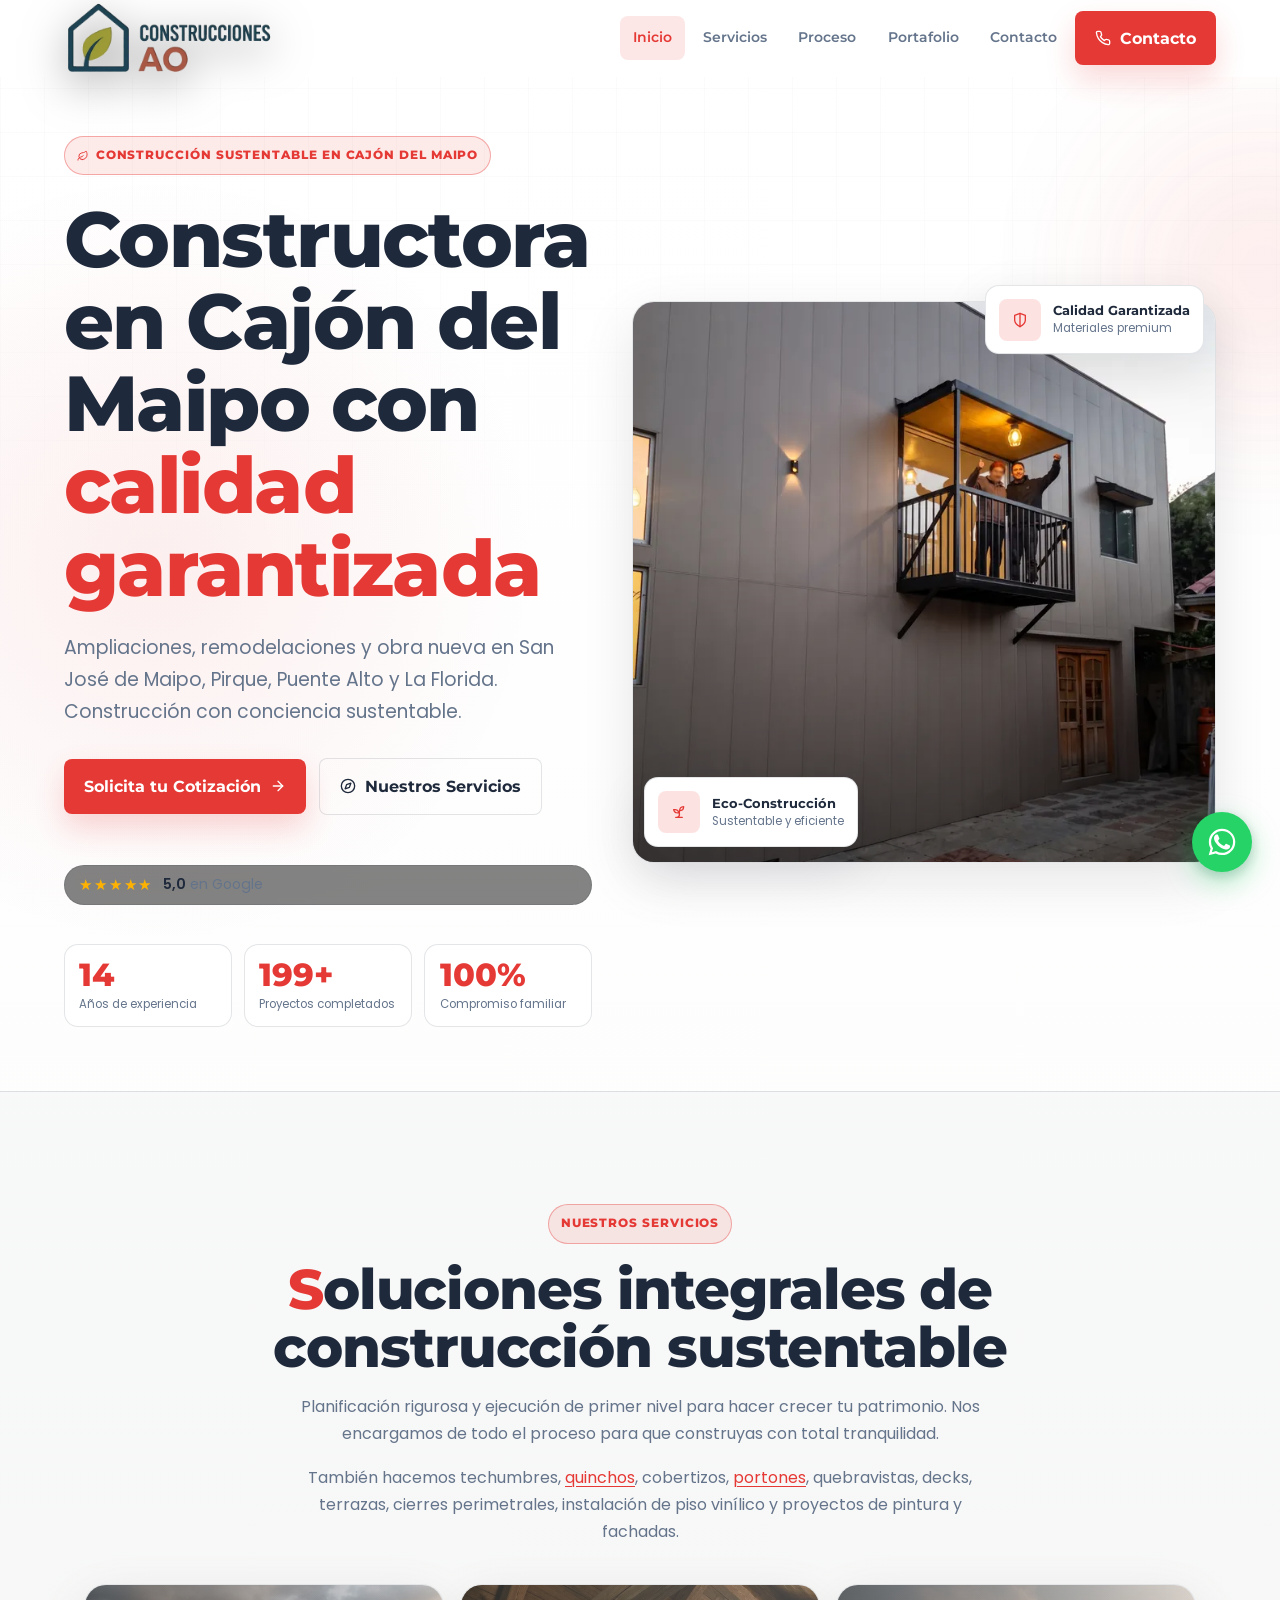
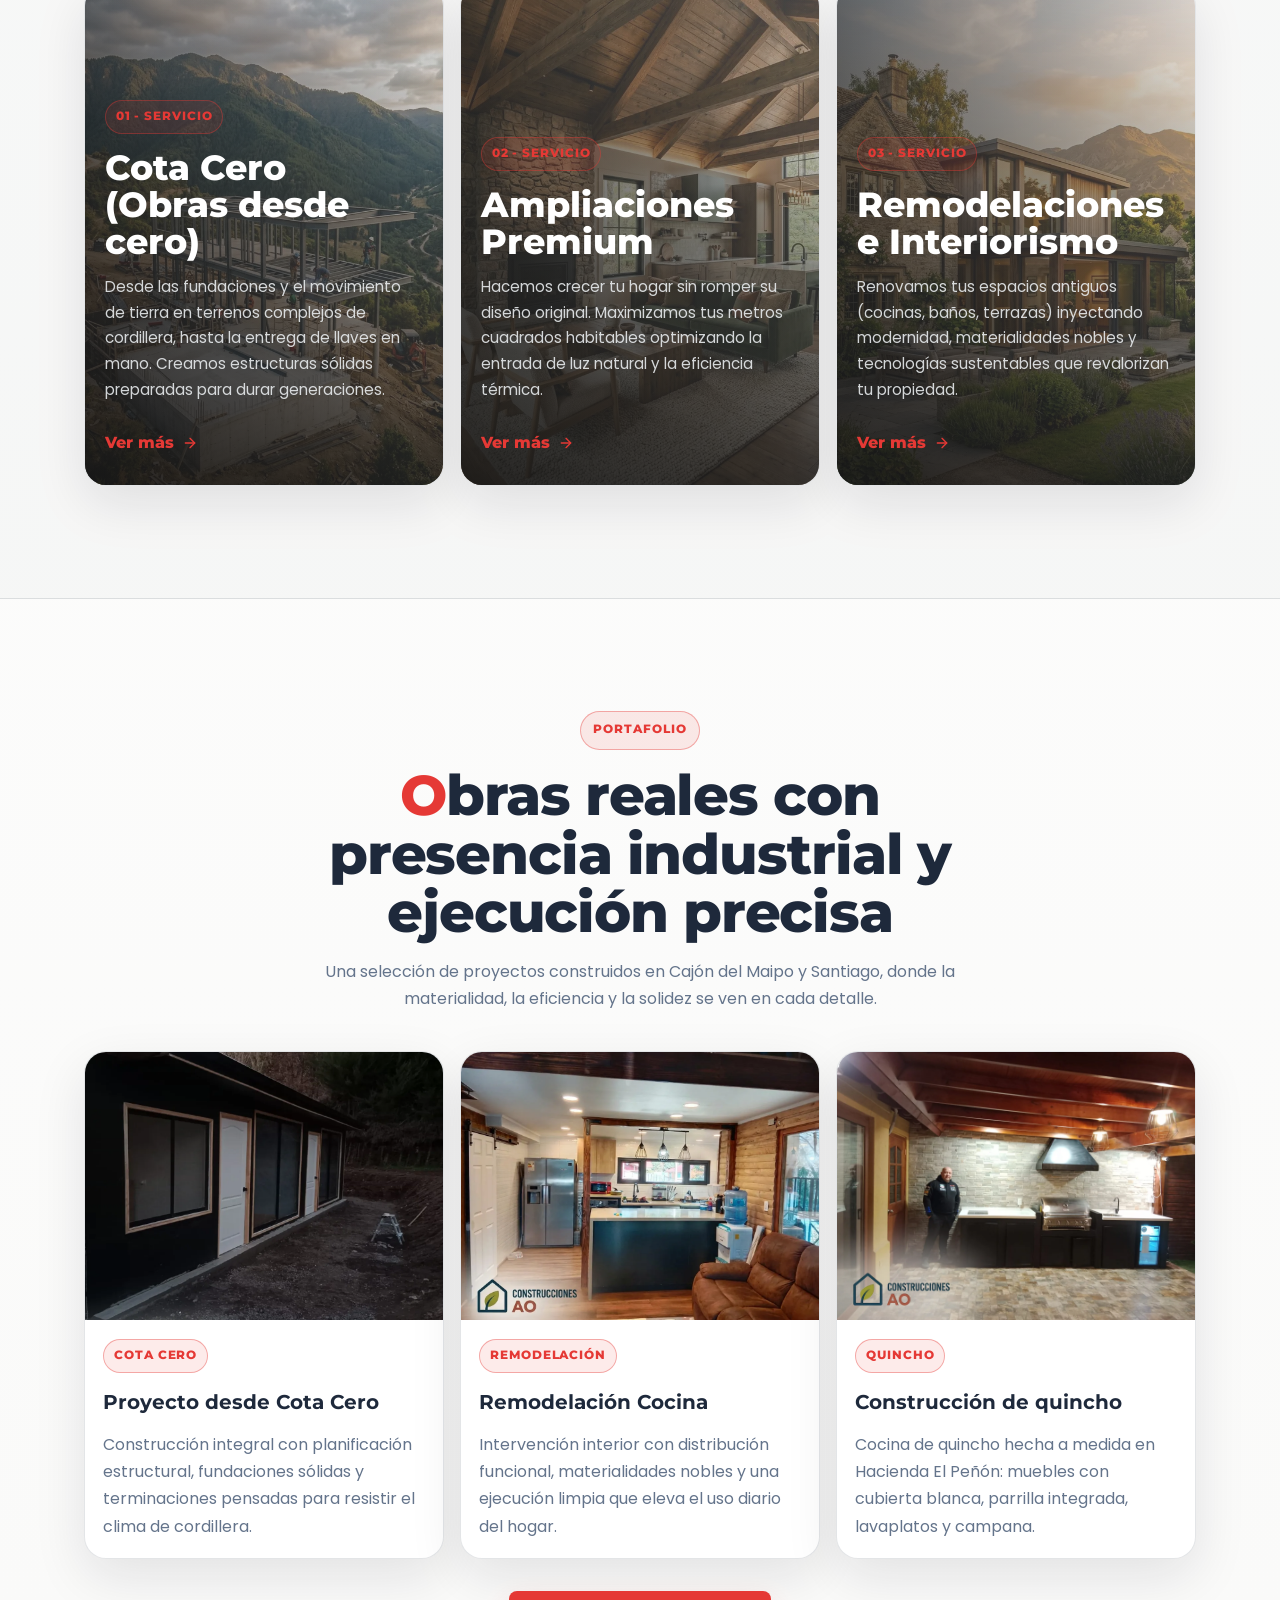
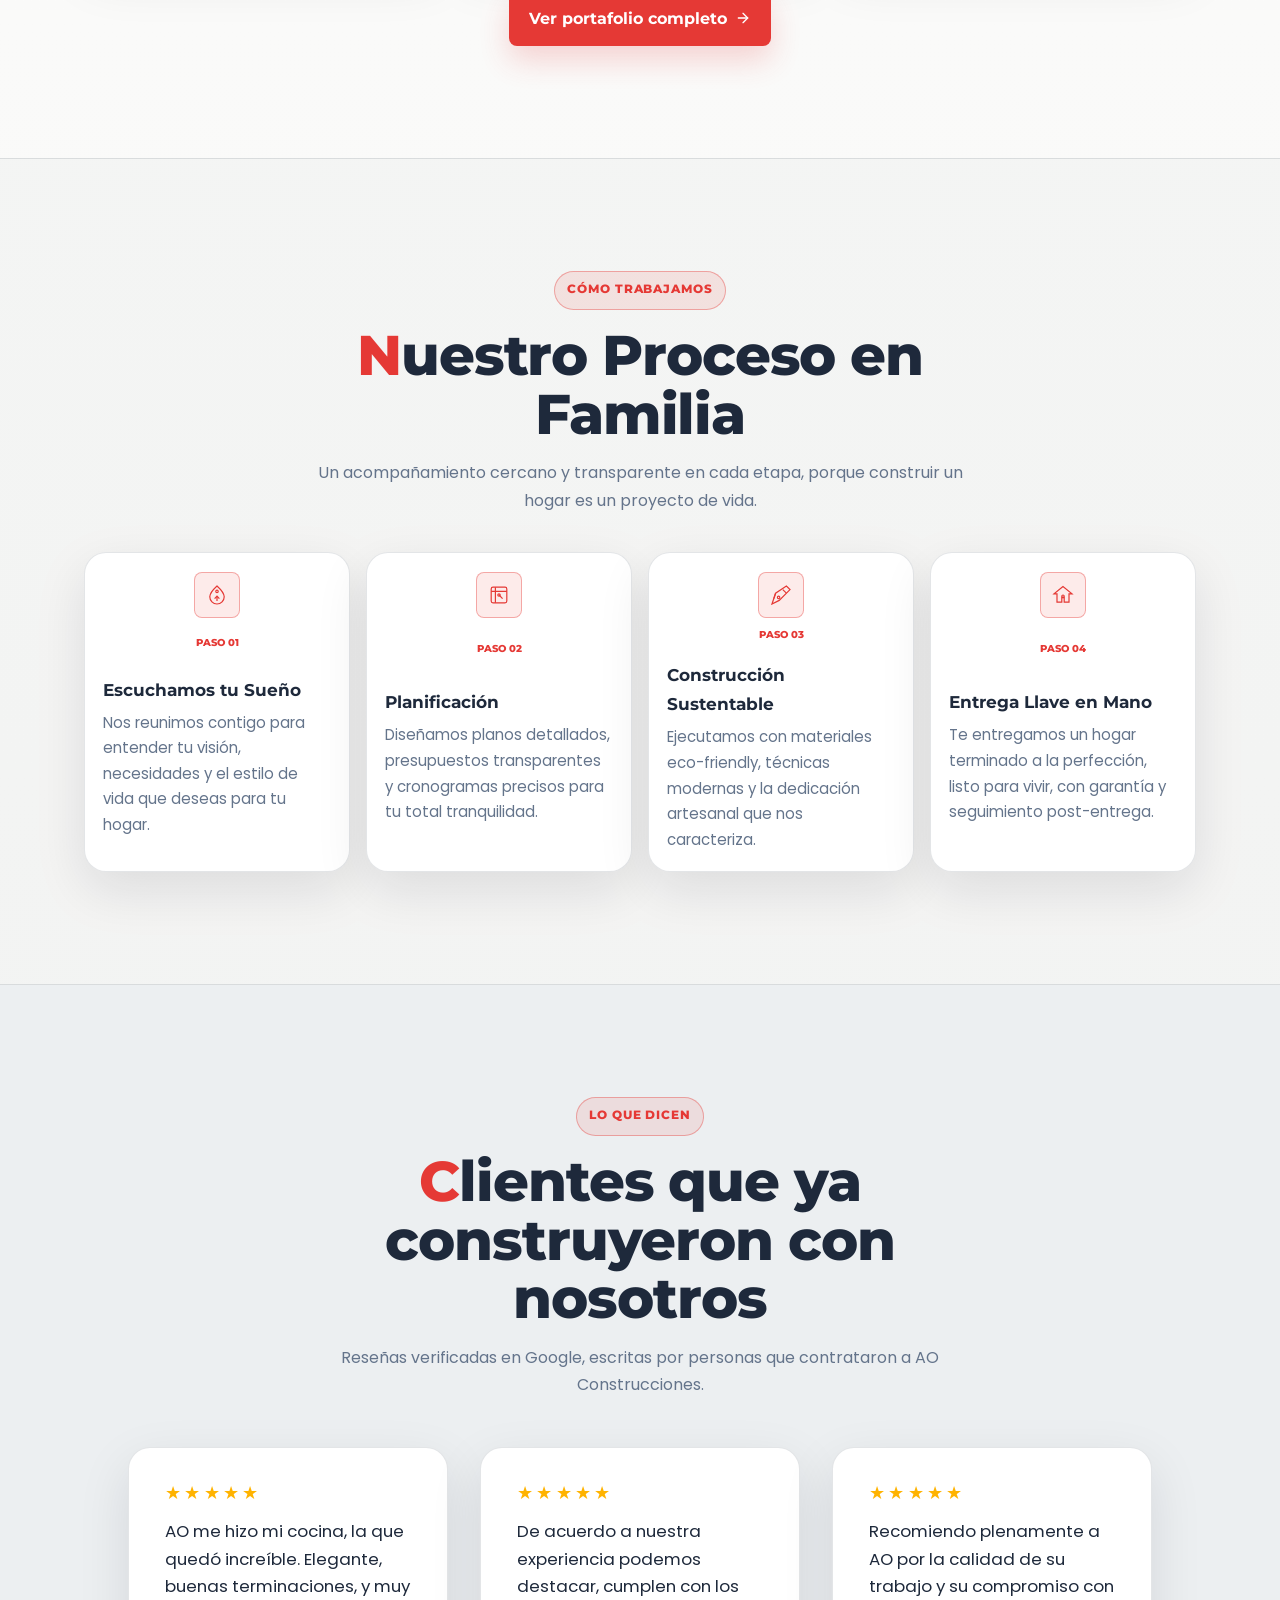
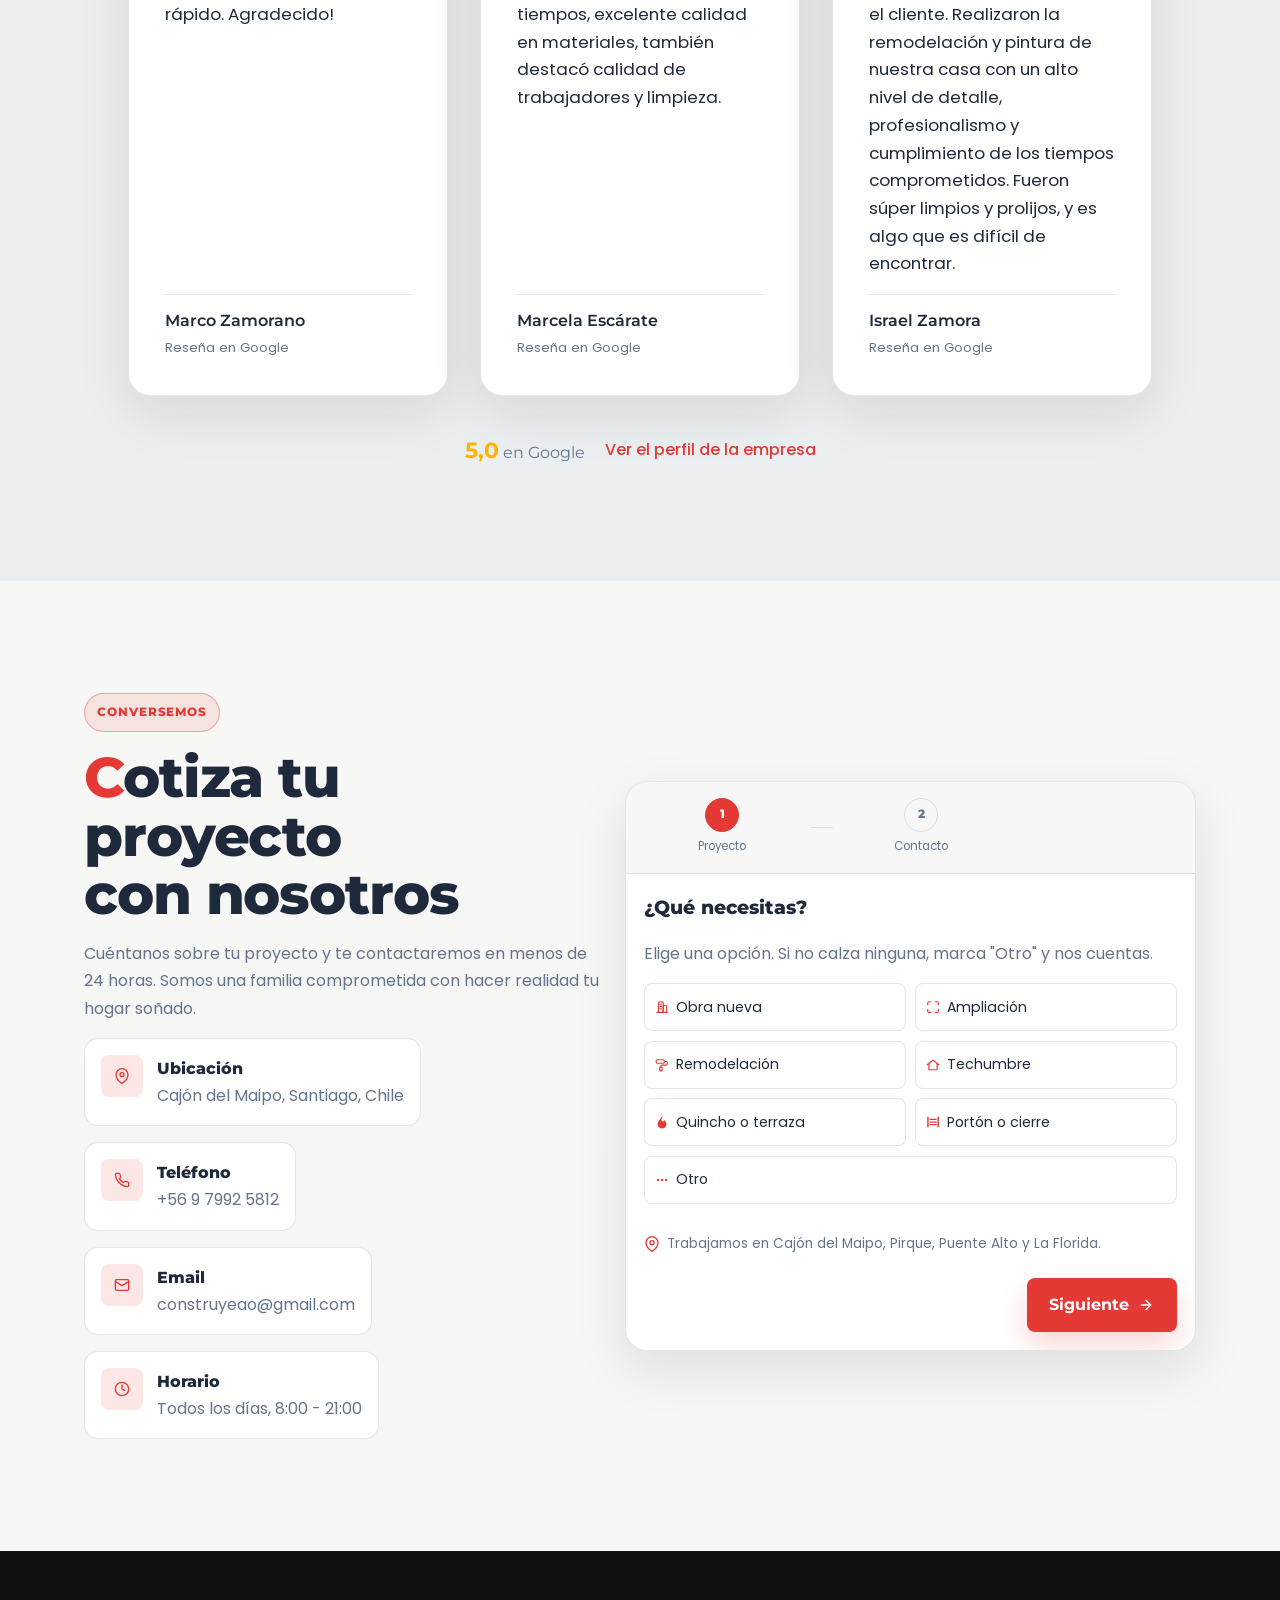
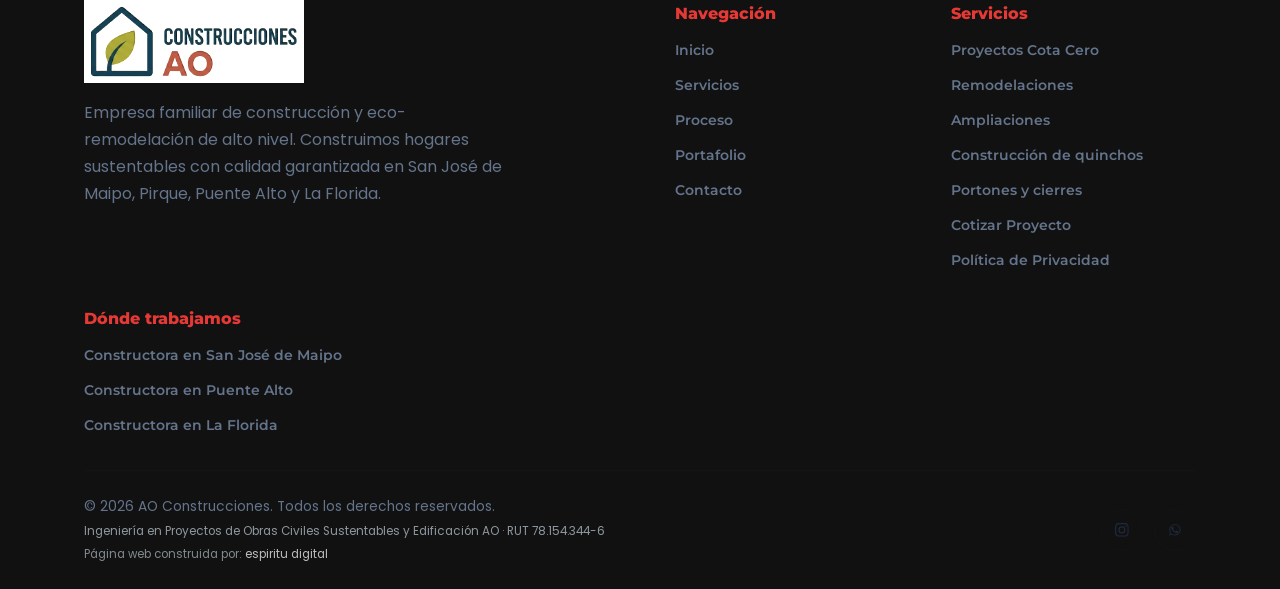
==== commit 63e855f2: "Point the site's Instagram links to @aoconstrucciones.cl Co-Authored-By: Claude Opus 5.5 <noreply@an" ====
--- a/index.html
+++ b/index.html
@@ -42,7 +42,7 @@
     "telephone": "+56979925812",
     "email": "construyeao@gmail.com",
     "url": "https://aoconstrucciones.cl",
-    "sameAs": ["https://www.instagram.com/aoconstrucciones2026/"],
+    "sameAs": ["https://www.instagram.com/aoconstrucciones.cl/"],
     "image": "https://aoconstrucciones.cl/assets/img/ao-construcciones-logo-portfolio-transparent.webp",
     "logo": "https://aoconstrucciones.cl/assets/img/ao-construcciones-logo-portfolio-transparent.webp",
     "priceRange": "$$",
@@ -756,7 +756,7 @@
           <p class="footer__credit">Página web construida por: <a href="https://espiritudigital.cl" target="_blank" rel="noopener noreferrer">espiritu digital</a></p>
         </div>
         <div class="footer__social">
-          <a href="https://www.instagram.com/aoconstrucciones2026/" target="_blank" rel="noopener noreferrer" aria-label="Instagram de AO Construcciones" id="social-instagram"><svg class="icon" aria-hidden="true" focusable="false"><use href="#i-instagram"></use></svg></a>
+          <a href="https://www.instagram.com/aoconstrucciones.cl/" target="_blank" rel="noopener noreferrer" aria-label="Instagram de AO Construcciones" id="social-instagram"><svg class="icon" aria-hidden="true" focusable="false"><use href="#i-instagram"></use></svg></a>
           <a href="https://wa.me/56979925812?text=Hola%2C%20vi%20su%20sitio%20web%20y%20quiero%20cotizar%20un%20proyecto" target="_blank" rel="noopener noreferrer" aria-label="WhatsApp" id="social-whatsapp"><svg class="icon" aria-hidden="true" focusable="false"><use href="#i-whatsapp"></use></svg></a>
         </div>
       </div>
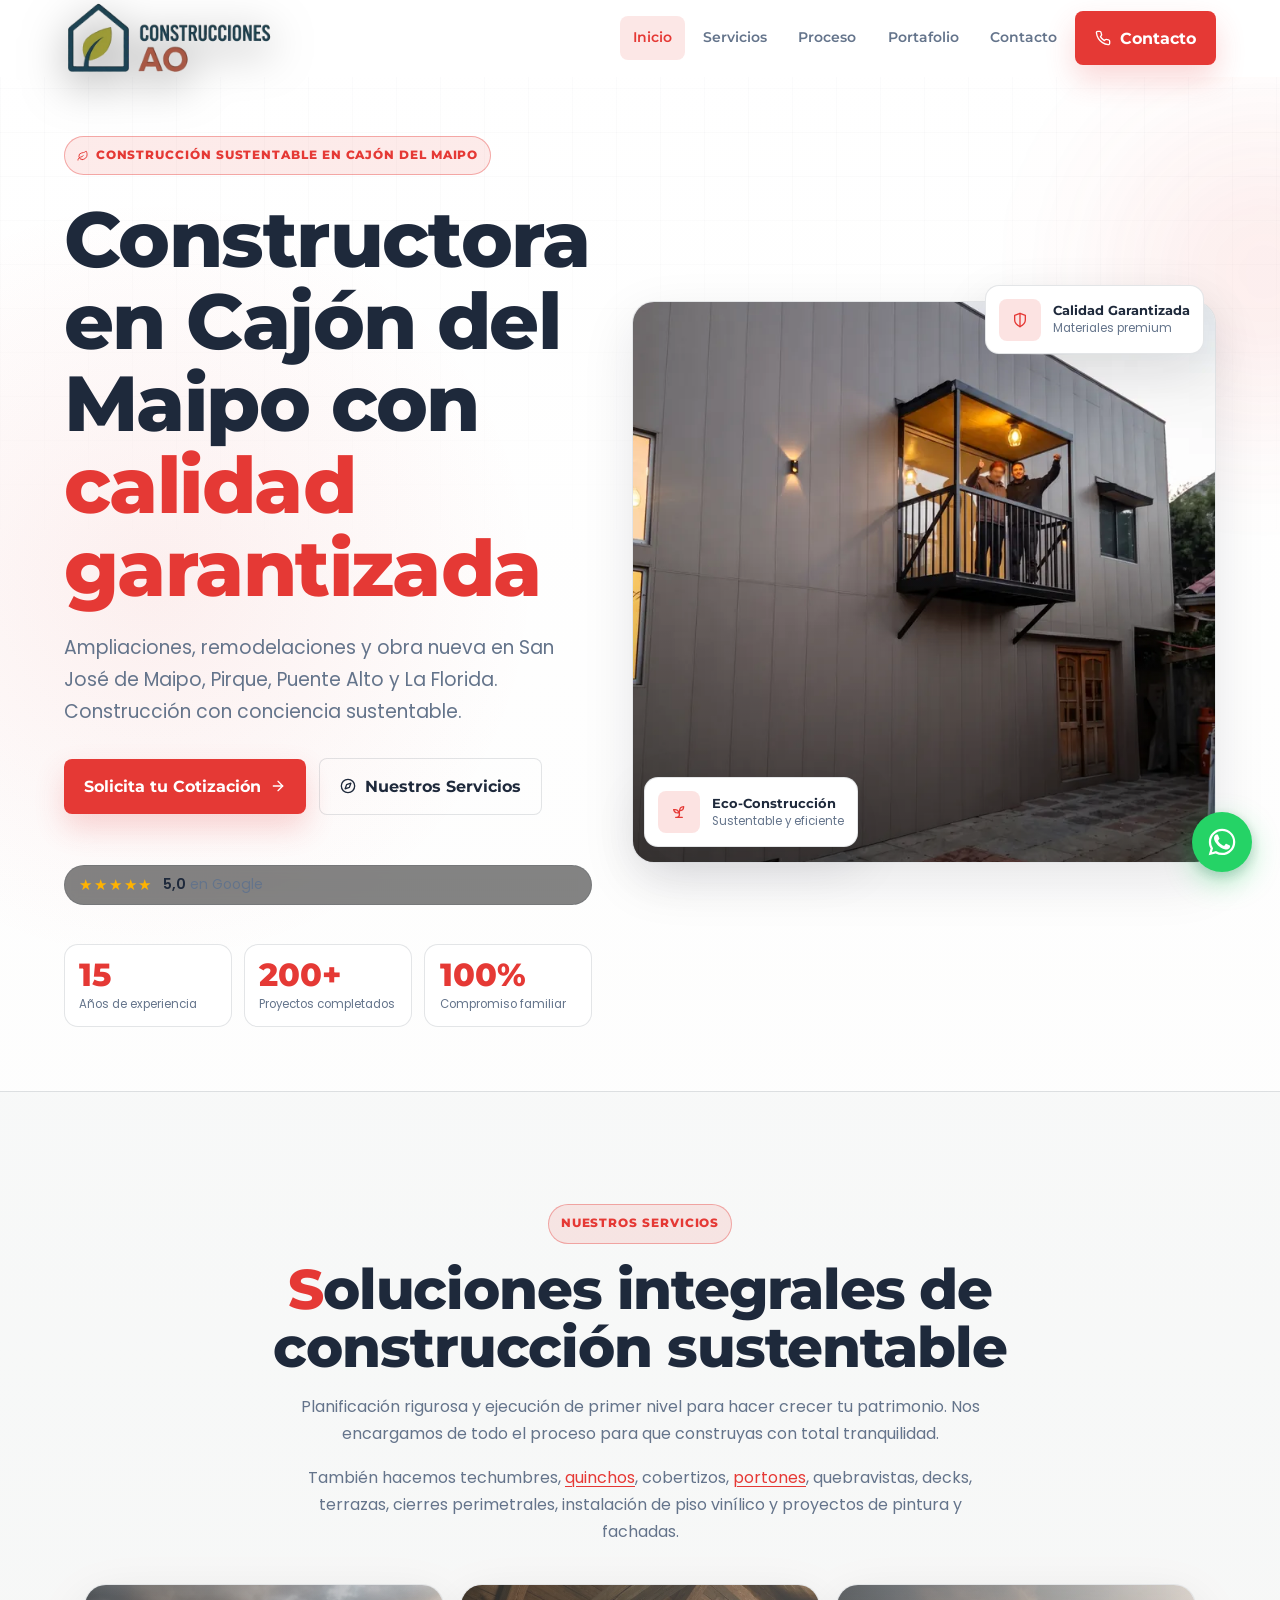
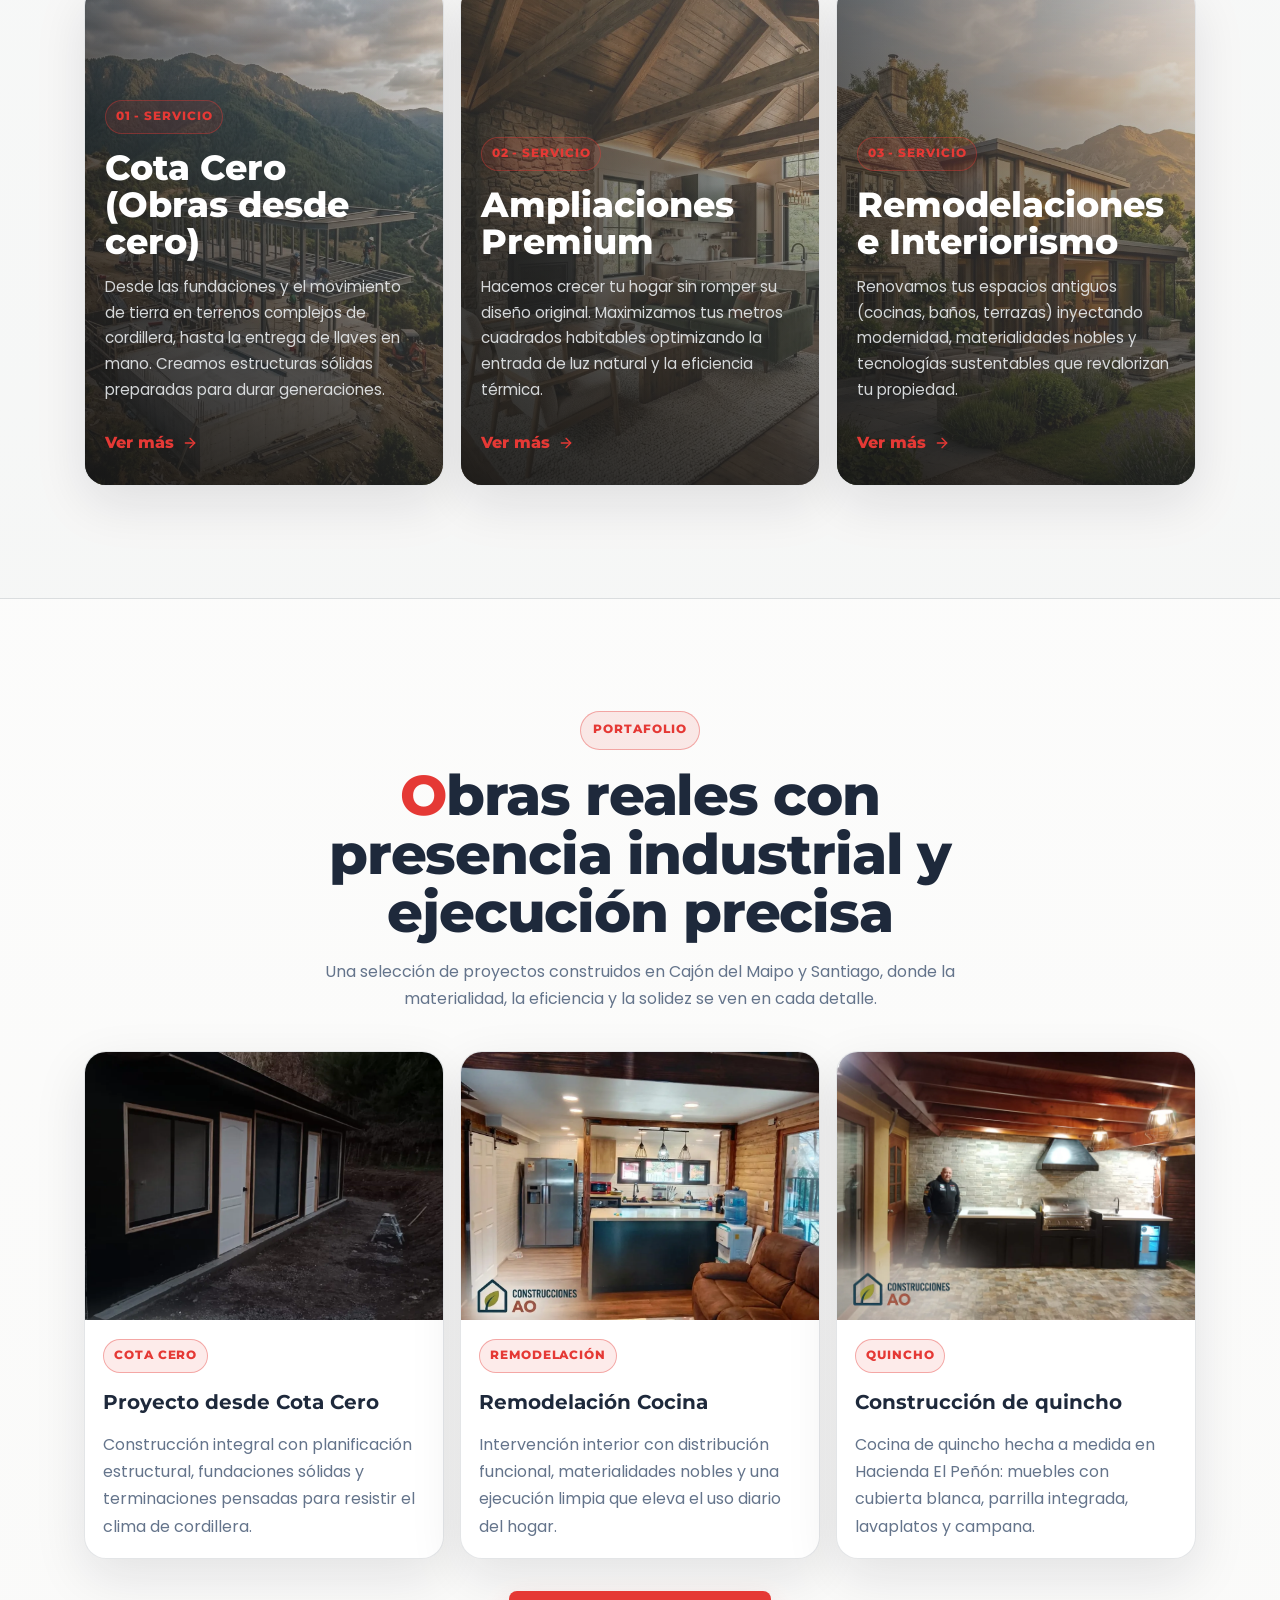
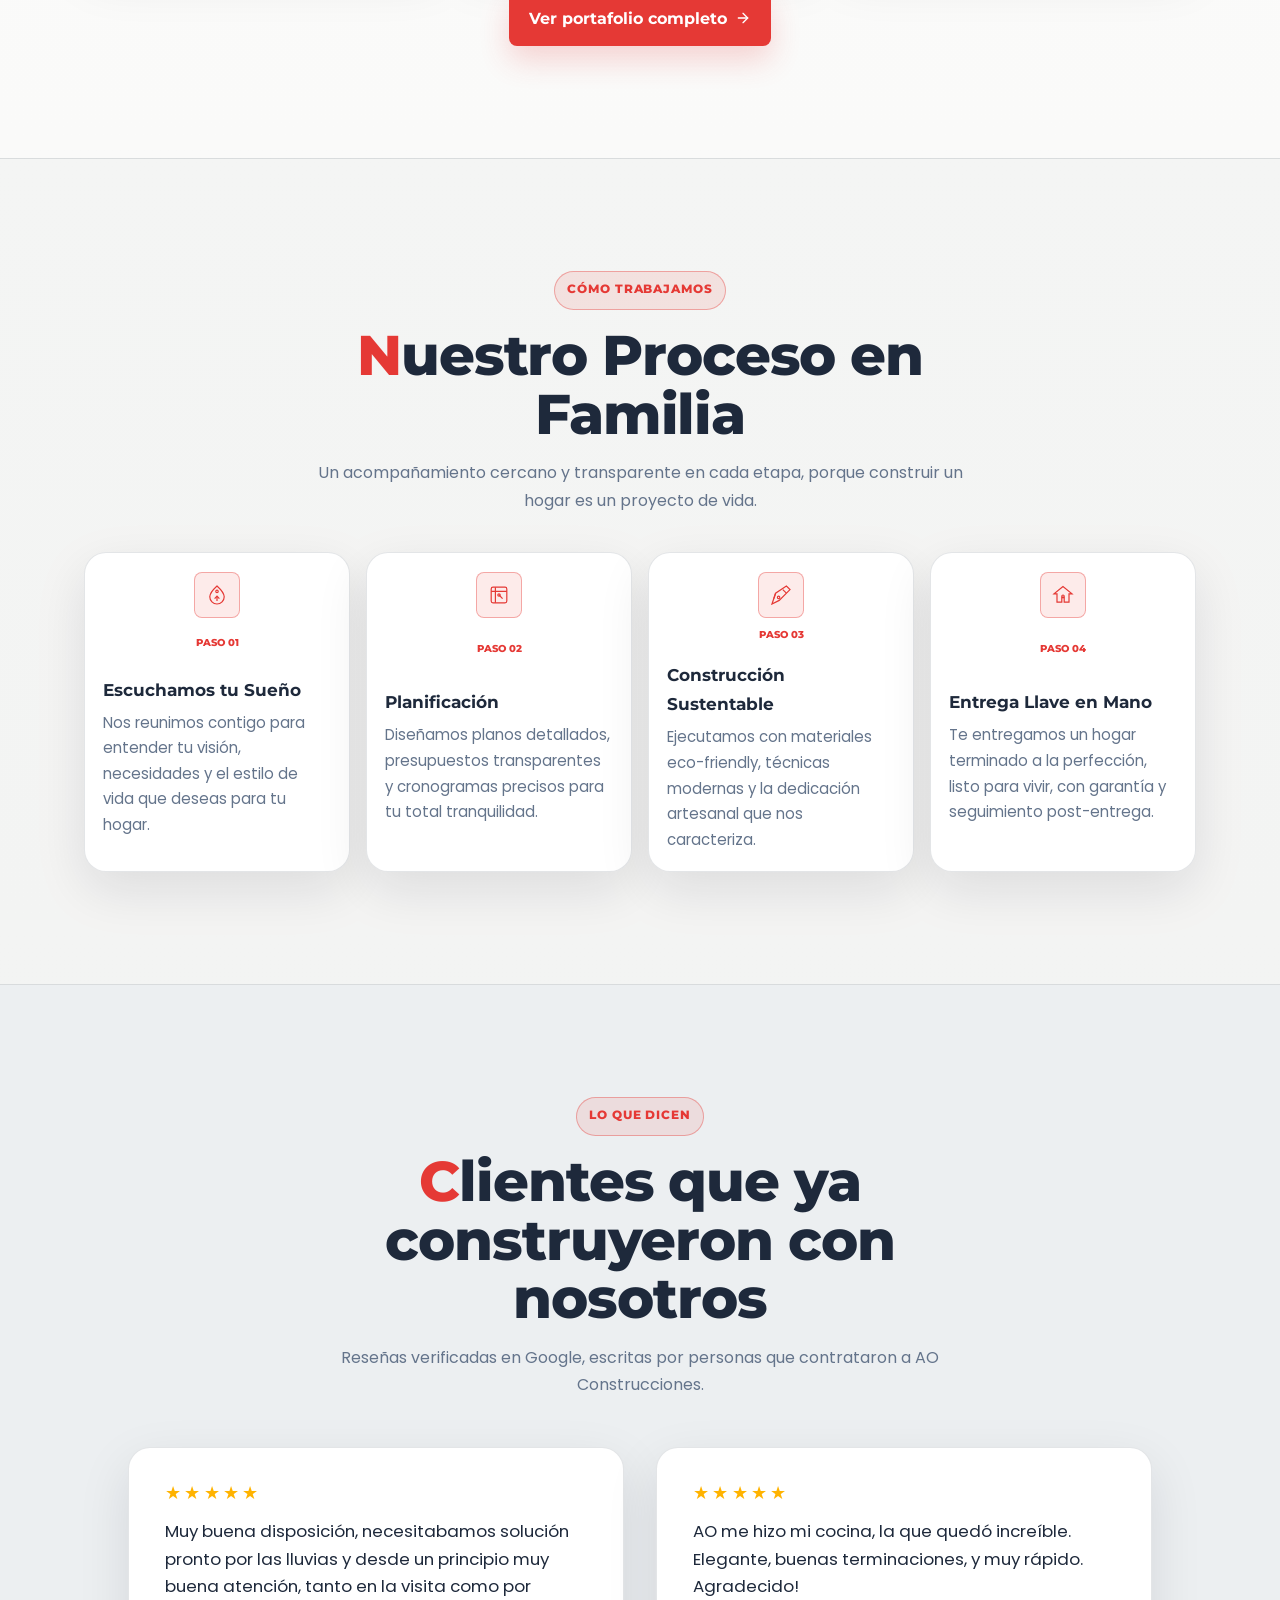
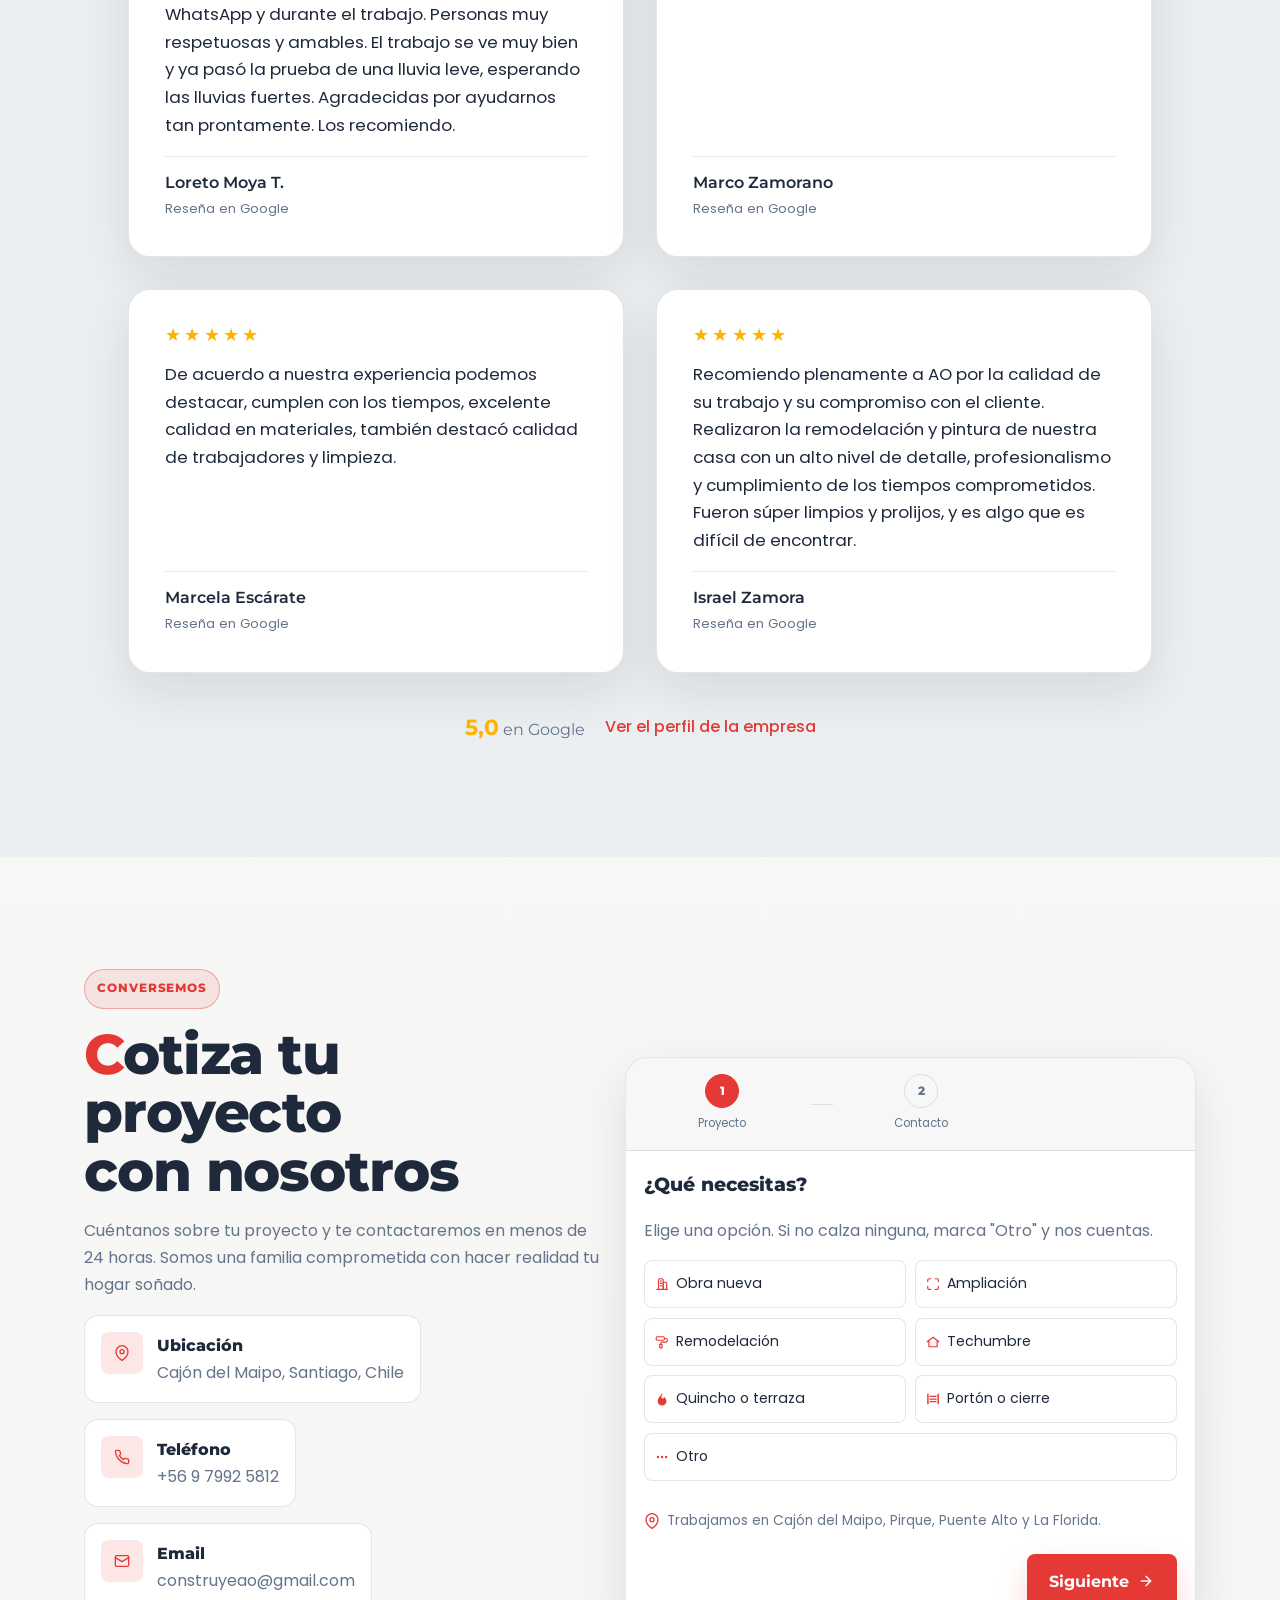
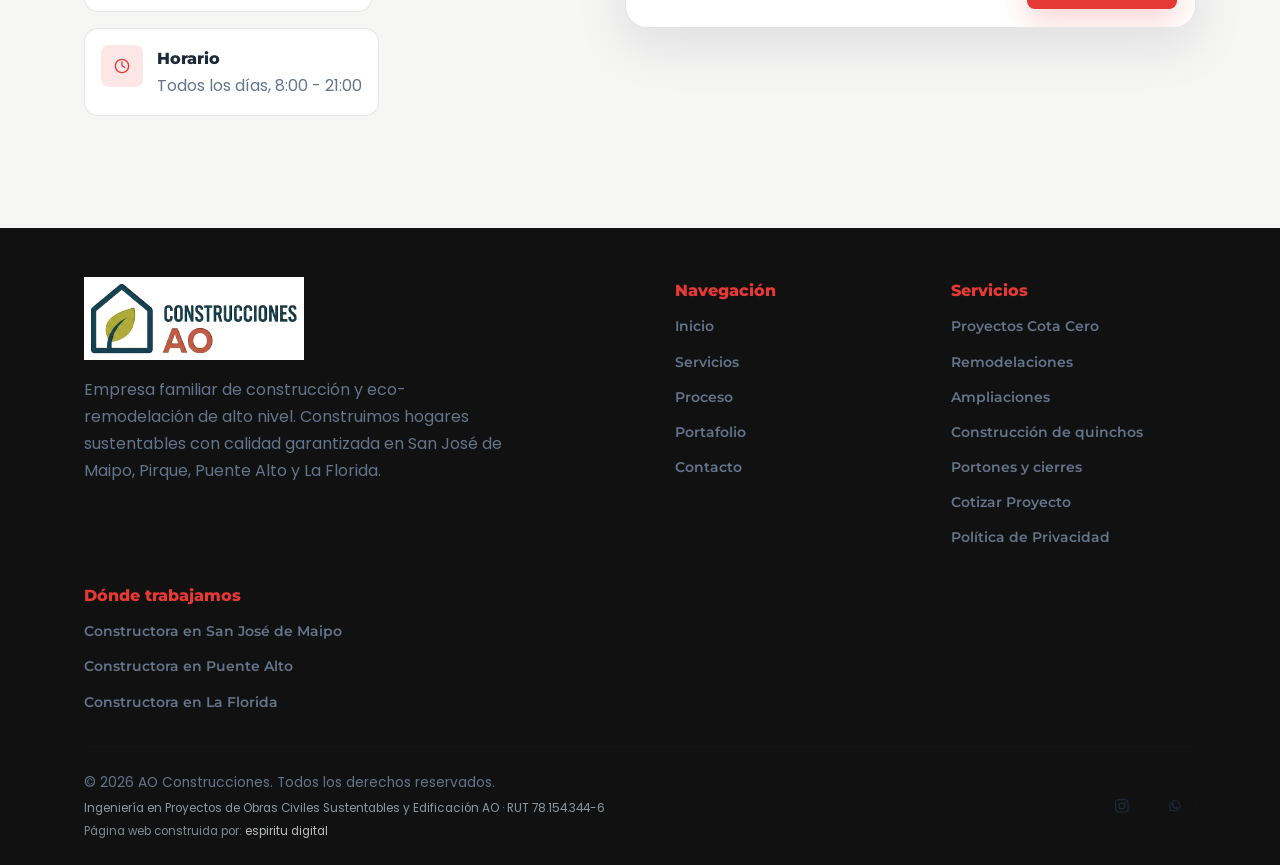
==== commit 7a4887ac: "Add Loreto Moya's Google review and lay the four reviews out two by two Co-Authored-By: Claude Opus " ====
--- a/index.html
+++ b/index.html
@@ -28,7 +28,7 @@
   <!-- La imagen del hero es el elemento LCP. Sin esto se descubre despues del
        CSS y la fuente, y en movil tarda 4 s en aparecer. -->
   <link rel="preload" as="image" href="assets/img/hero-fachada-las-vertientes-1120.webp" imagesrcset="assets/img/hero-fachada-las-vertientes-720.webp 720w, assets/img/hero-fachada-las-vertientes-1120.webp 1120w" imagesizes="(min-width: 1024px) 560px, 92vw" fetchpriority="high">
-  <link rel="stylesheet" href="css/styles.css?v=3df37b51d6">
+  <link rel="stylesheet" href="css/styles.css?v=92817e322e">
 
   <!-- Medición: define dataLayer y window.aoTrack antes que cualquier otro script -->
   <script src="js/tracking.js?v=31e23a3bcc"></script>
@@ -483,6 +483,15 @@
       <div class="reviews__grid">
         <article class="review-card reveal delay-1">
           <div class="review-card__stars" role="img" aria-label="5 de 5 estrellas">&#9733;&#9733;&#9733;&#9733;&#9733;</div>
+          <blockquote class="review-card__text">Muy buena disposición, necesitabamos solución pronto por las lluvias y desde un principio muy buena atención, tanto en la visita como por WhatsApp y durante el trabajo. Personas muy respetuosas y amables. El trabajo se ve muy bien y ya pasó la prueba de una lluvia leve, esperando las lluvias fuertes. Agradecidas por ayudarnos tan prontamente. Los recomiendo.</blockquote>
+          <div class="review-card__author">
+            <span class="review-card__name">Loreto Moya T.</span>
+            <span class="review-card__source">Reseña en Google</span>
+          </div>
+        </article>
+
+        <article class="review-card reveal delay-2">
+          <div class="review-card__stars" role="img" aria-label="5 de 5 estrellas">&#9733;&#9733;&#9733;&#9733;&#9733;</div>
           <blockquote class="review-card__text">AO me hizo mi cocina, la que quedó increíble. Elegante, buenas terminaciones, y muy rápido. Agradecido!</blockquote>
           <div class="review-card__author">
             <span class="review-card__name">Marco Zamorano</span>
@@ -490,7 +499,7 @@
           </div>
         </article>
 
-        <article class="review-card reveal delay-2">
+        <article class="review-card reveal delay-3">
           <div class="review-card__stars" role="img" aria-label="5 de 5 estrellas">&#9733;&#9733;&#9733;&#9733;&#9733;</div>
           <blockquote class="review-card__text">De acuerdo a nuestra experiencia podemos destacar, cumplen con los tiempos, excelente calidad en materiales, también destacó calidad de trabajadores y limpieza.</blockquote>
           <div class="review-card__author">
--- a/css/styles.css
+++ b/css/styles.css
@@ -1998,6 +1998,13 @@
   margin-top: clamp(2rem, 5vw, 3rem);
 }
 
+/* Con 4 reseñas, 2 por fila: así no queda una sola abajo. */
+@media (min-width: 768px) {
+  .reviews__grid {
+    grid-template-columns: repeat(2, 1fr);
+  }
+}
+
 .review-card {
   background: var(--bg-surface);
   border: 1px solid var(--border-subtle);
